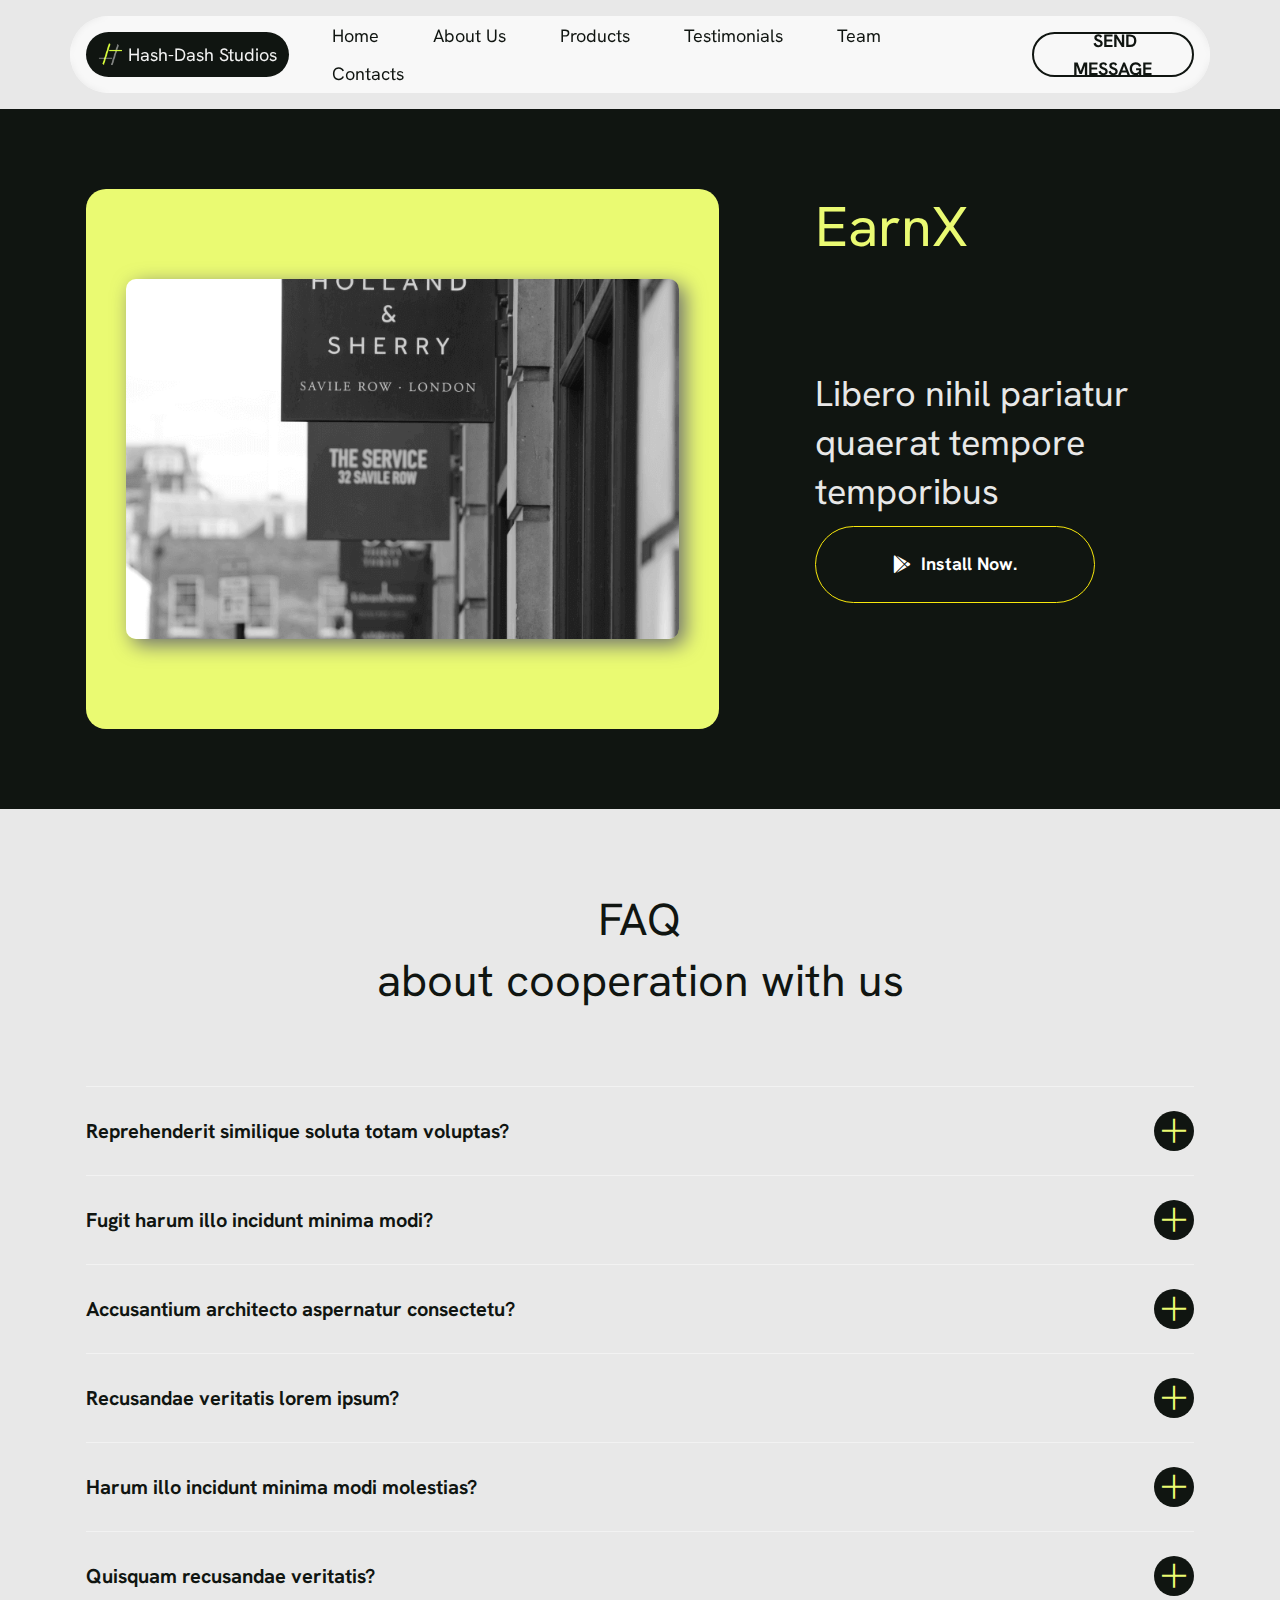
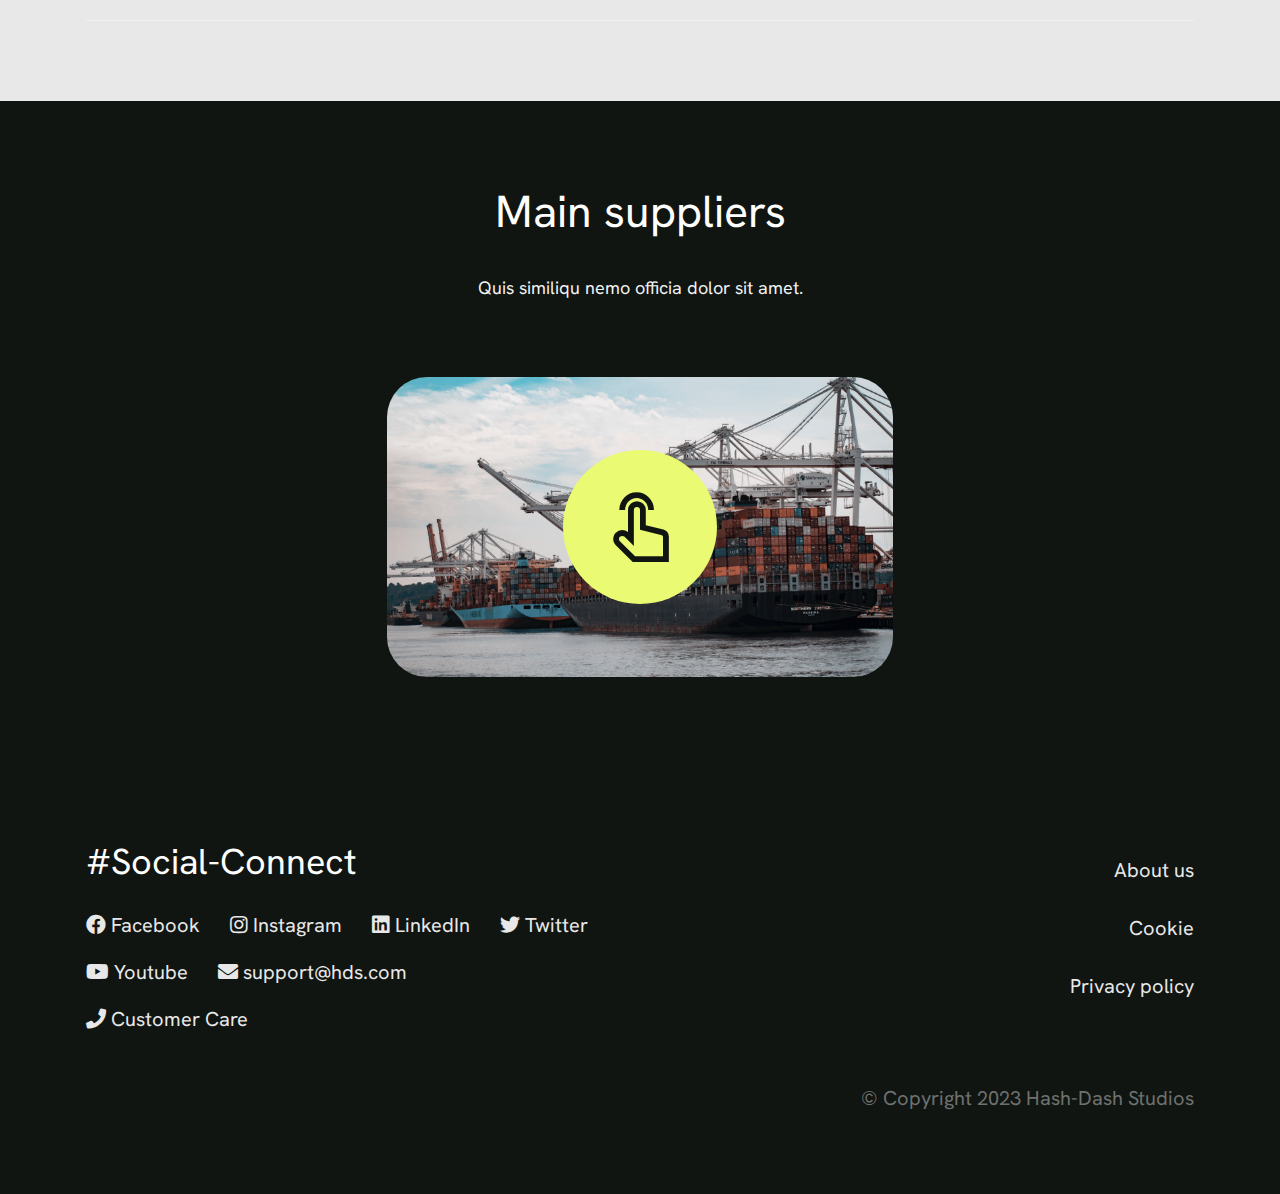
==== earnX.html @ c72d903c "miles to go before I sleep" ====
<!DOCTYPE html>
<html  >

<meta http-equiv="content-type" content="text/html;charset=UTF-8" />
<head>
  
  <meta charset="UTF-8">
  <meta http-equiv="X-UA-Compatible" content="IE=edge">
  
  <meta name="viewport" content="width=device-width, initial-scale=1, minimum-scale=1">
  <link rel="shortcut icon" href="assets/images/Hash-Dashlogo.png" type="image/x-icon">
  <meta name="description" content="">
  
  
  <title>Hash-Dash Studios</title>
  <link rel="stylesheet" href="assets/web/assets/mobirise-icons2/mobirise2.css">
  <link rel="stylesheet" href="assets/bootstrap/css/bootstrap.min.css">
  <link rel="stylesheet" href="assets/bootstrap/css/bootstrap-grid.min.css">
  <link rel="stylesheet" href="assets/bootstrap/css/bootstrap-reboot.min.css">
  <link rel="stylesheet" href="assets/dropdown/css/style.css">
  <link rel="stylesheet" href="assets/socicon/css/styles.css">
  <link rel="stylesheet" href="assets/theme/css/style.css">
  <link rel="stylesheet" href="assets/recaptcha.css">
  <link rel="stylesheet" href="https://cdnjs.cloudflare.com/ajax/libs/font-awesome/5.15.3/css/all.min.css">

  <link rel="preload" href="https://fonts.googleapis.com/css?family=Hanken+Grotesk:100,200,300,400,500,600,700,800,900,100i,200i,300i,400i,500i,600i,700i,800i,900i&amp;display=swap" as="style" onload="this.onload=null;this.rel='stylesheet'">
  <noscript><link rel="stylesheet" href="https://fonts.googleapis.com/css?family=Hanken+Grotesk:100,200,300,400,500,600,700,800,900,100i,200i,300i,400i,500i,600i,700i,800i,900i&amp;display=swap"></noscript>
  <link rel="preload" as="style" href="assets/mobirise/css/mbr-additional.css"><link rel="stylesheet" href="assets/mobirise/css/mbr-additional.css" type="text/css">
  
  
  
  
</head>
<body>
  
  <section data-bs-version="5.1" class="menu menu1 supplym5 cid-tpSXP85Pwt" once="menu" id="menu1-0">

    

    <nav class="navbar navbar-dropdown navbar-fixed-top navbar-expand-lg">
        <div class="menu_box container">
            <div class="navbar-brand d-flex d-lg-none">
                <span class="navbar-logo">
                    <a href="#header2-7">
                        <img src="assets/images/Hash-Dashlogo.png" alt="">
                    </a>
                </span>
                <span class="navbar-caption-wrap">
                    <a class="navbar-caption display-4" href="#header2-7">Hash-Dash Studios
                    </a>
                </span>
            </div>
            <button class="navbar-toggler" type="button" data-toggle="collapse" data-bs-toggle="collapse" data-target="#navbarSupportedContent" data-bs-target="#navbarSupportedContent" aria-controls="navbarNavAltMarkup" aria-expanded="false" aria-label="Toggle navigation">
                <div class="hamburger">
                    <span></span>
                    <span></span>
                    <span></span>
                    <span></span>
                </div>
            </button>
            <div class="collapse navbar-collapse" id="navbarSupportedContent">
                <div class="navbar-brand d-none d-lg-flex">
                <span class="navbar-logo">
                    <a href="#header2-7">
                        <img src="assets/images/Hash-Dashlogo.png" alt="">
                    </a>
                </span>
                    <span class="navbar-caption-wrap"><a class="navbar-caption display-4" href="#header2-7">Hash-Dash Studios</a></span>
                </div>
                <ul class="navbar-nav nav-dropdown" data-app-modern-menu="true"><li class="nav-item"><a class="nav-link link text-primary display-4" href="https://mobirise.com#/extensions/supplym5/index.html">Home</a></li>
                    <li class="nav-item"><a class="nav-link link text-primary display-4" href="#features2-2">About Us</a></li>
                    <li class="nav-item"><a class="nav-link link text-primary display-4" href="#content8-4">Products</a></li>
                    <li class="nav-item"><a class="nav-link link text-primary display-4" href="#content2-8">Testimonials</a></li>
                    <li class="nav-item"><a class="nav-link link text-primary display-4" href="#content5-a">Team</a></li>
                    <li class="nav-item"><a class="nav-link link text-primary display-4" href="#form1-c">Contacts</a></li>
                </ul>
                    
                

                <div class="mbr-section-btn-main" role="tablist"><a class="btn btn-primary-outline display-4" href="#form1-c">
                        <strong>&nbsp;SEND MESSAGE</strong>
                    </a></div>
                
            </div>
        </div>
    </nav>
</section>

<section data-bs-version="5.1" class="content8 supplym5 cid-tpSY2QXcEH" id="content8-4">

    

    
    

    <div class="container">
        <div class="row">
            
            <div class="col-12 col-lg-7">
                <div class="image-wrapper">
                    <img src="assets/images/image1.jpg" alt="">
                </div>
            </div>
            <div class="col-12 col-lg-5">
                <div class="text-wrapper">
                    <p class="mbr-number mbr-fonts-style display-1">
                        EarnX 
                    </p>
                    <p class="mbr-text mbr-fonts-style display-5">
                        Libero nihil pariatur quaerat tempore temporibus
                    </p>

                    <div class="mbr-section-btn">
                        <a class="btn btn-primary display-4" href="#">
                            <i class="fab fa-google-play"></i>
                            &nbsp;&nbsp;
                            <strong>Install Now.</strong>
                        </a>
                    </div>

                </div>
            </div>
        </div>
    </div>
</section>

 
<section data-bs-version="5.1" class="content9 supplym5 cid-tpSZ9YYa47" id="content9-b">

    

    
    

    <div class="container">
        <div class="row">
            <div class="col-12">
                <div class="title-wrapper">
                    <h2 class="mbr-section-title mbr-fonts-style display-2">
                        FAQ <br> about cooperation with us
                    </h2>
                </div>
            </div>
            <div class="col-12">
                <div id="bootstrap-accordion_9" class="panel-group accordionStyles accordion" role="tablist" aria-multiselectable="true">
                    <div class="card">
                        <div class="card-header" role="tab" id="headingOne">
                            <a role="button" class="panel-title collapsed" data-toggle="collapse" data-bs-toggle="collapse" data-core="" href="#collapse1_9" aria-expanded="false" aria-controls="collapse1">
                                <h6 class="panel-title-edit mbr-fonts-style display-7">
                                    <strong>Reprehenderit similique soluta totam voluptas?</strong>
                                </h6>
                                <span class="sign mbr-iconfont mobi-mbri-plus mobi-mbri"></span>
                            </a>
                        </div>
                        <div id="collapse1_9" class="panel-collapse noScroll collapse" role="tabpanel" aria-labelledby="headingOne" data-parent="#accordion" data-bs-parent="#bootstrap-accordion_9">
                            <div class="panel-body">
                                <p class="mbr-fonts-style panel-text display-4">Lorem ipsum dolor sit amet, consectetur adipisicing
                                    elit.
                                    Aperiam atque dolores fugit iure non numquam soluta tempore? Consequatur doloribus
                                    eveniet ex, iure iusto natus odio possimus quisquam, recusandae reprehenderit sint.
                                    Lorem ipsum dolor sit amet, consectetur adipisicing elit. Ad assumenda aut dicta
                                    iure
                                    nisi numquam obcaecati, praesentium saepe sit unde. Corporis debitis ea facere,
                                    impedit
                                    ipsa neque suscipit temporibus veritatis.</p>
                            </div>
                        </div>
                    </div>
                    <div class="card">
                        <div class="card-header" role="tab" id="headingTwo">
                            <a role="button" class="panel-title collapsed" data-toggle="collapse" data-bs-toggle="collapse" data-core="" href="#collapse2_9" aria-expanded="false" aria-controls="collapse2">
                                <h6 class="panel-title-edit mbr-fonts-style display-7">
                                    <strong>Fugit harum illo incidunt minima modi?</strong>
                                </h6>
                                <span class="sign mbr-iconfont mobi-mbri-plus mobi-mbri"></span>
                            </a>
                        </div>
                        <div id="collapse2_9" class="panel-collapse noScroll collapse" role="tabpanel" aria-labelledby="headingTwo" data-parent="#accordion" data-bs-parent="#bootstrap-accordion_9">
                            <div class="panel-body">
                                <p class="mbr-fonts-style panel-text display-4">
                                    Lorem ipsum dolor sit amet, consectetur adipisicing elit. Ab beatae commodi
                                    consectetur
                                    corporis cumque cupiditate eaque fugit, harum illo incidunt minima modi molestias,
                                    nihil
                                    non nulla pariatur quisquam recusandae veritatis.</p>
                            </div>
                        </div>
                    </div>
                    <div class="card">
                        <div class="card-header" role="tab" id="headingThree">
                            <a role="button" class="panel-title collapsed" data-toggle="collapse" data-bs-toggle="collapse" data-core="" href="#collapse3_9" aria-expanded="false" aria-controls="collapse3">
                                <h6 class="panel-title-edit mbr-fonts-style display-7">
                                    <strong>Accusantium architecto aspernatur consectetu?</strong>
                                </h6>
                                <span class="sign mbr-iconfont mobi-mbri-plus mobi-mbri"></span>
                            </a>
                        </div>
                        <div id="collapse3_9" class="panel-collapse noScroll collapse" role="tabpanel" aria-labelledby="headingThree" data-parent="#accordion" data-bs-parent="#bootstrap-accordion_9">
                            <div class="panel-body">
                                <p class="mbr-fonts-style panel-text display-4">
                                    Lorem ipsum dolor sit amet, consectetur adipisicing elit. Ab beatae commodi
                                    consectetur
                                    corporis cumque cupiditate eaque fugit, harum illo incidunt minima modi molestias,
                                    nihil
                                    non nulla pariatur quisquam recusandae veritatis. Lorem ipsum dolor sit amet,
                                    consectetur adipisicing elit. Ab, accusantium architecto aspernatur consectetur
                                    dicta
                                    eligendi, eveniet fugit hic id iure non provident quae quas temporibus voluptatem
                                    voluptatibus voluptatum! Veritatis, voluptatem.</p>
                            </div>
                        </div>
                    </div>
                    <div class="card">
                        <div class="card-header" role="tab" id="headingFour">
                            <a role="button" class="panel-title collapsed" data-toggle="collapse" data-bs-toggle="collapse" data-core="" href="#collapse4_9" aria-expanded="false" aria-controls="collapse4">
                                <h6 class="panel-title-edit mbr-fonts-style display-7">
                                    <strong>Recusandae veritatis lorem ipsum?</strong>
                                </h6>
                                <span class="sign mbr-iconfont mobi-mbri-plus mobi-mbri"></span>
                            </a>
                        </div>
                        <div id="collapse4_9" class="panel-collapse noScroll collapse" role="tabpanel" aria-labelledby="headingFour" data-parent="#accordion" data-bs-parent="#bootstrap-accordion_9">
                            <div class="panel-body">
                                <p class="mbr-fonts-style panel-text display-4">
                                    Fugit, harum illo incidunt minima modi molestias, nihil
                                    non nulla pariatur quisquam recusandae veritatis. Lorem ipsum dolor sit amet,
                                    consectetur adipisicing elit. Ab, accusantium architecto aspernatur consectetur
                                    dicta
                                    eligendi, eveniet fugit hic id iure non provident quae quas temporibus voluptatem
                                    voluptatibus voluptatum! Veritatis, voluptatem.</p>
                            </div>
                        </div>
                    </div>
                    <div class="card">
                        <div class="card-header" role="tab" id="headingFive">
                            <a role="button" class="panel-title collapsed" data-toggle="collapse" data-bs-toggle="collapse" data-core="" href="#collapse5_9" aria-expanded="false" aria-controls="collapse5">
                                <h6 class="panel-title-edit mbr-fonts-style display-7">
                                    <strong>Harum illo incidunt minima modi molestias?</strong>
                                </h6>
                                <span class="sign mbr-iconfont mobi-mbri-plus mobi-mbri"></span>
                            </a>
                        </div>
                        <div id="collapse5_9" class="panel-collapse noScroll collapse" role="tabpanel" aria-labelledby="headingFive" data-parent="#accordion" data-bs-parent="#bootstrap-accordion_9">
                            <div class="panel-body">
                                <p class="mbr-fonts-style panel-text display-4">
                                    Lorem ipsum dolor sit amet, consectetur adipisicing elit. Accusantium aut doloremque
                                    fugiat quia quos ratione sequi! Adipisci amet est eum, incidunt mollitia natus
                                    nostrum
                                    numquam obcaecati quaerat rem veniam veritatis. pariatur quisquam recusandae
                                    veritatis.
                                    Lorem ipsum dolor sit amet,
                                    consectetur adipisicing elit. Ab, accusantium architecto aspernatur consectetur
                                    dicta
                                    eligendi, eveniet fugit hic id iure non provident quae quas temporibus voluptatem
                                    voluptatibus voluptatum! Veritatis, voluptatem.</p>
                            </div>
                        </div>
                    </div>
                    <div class="card">
                        <div class="card-header" role="tab" id="headingSix">
                            <a role="button" class="panel-title collapsed" data-toggle="collapse" data-bs-toggle="collapse" data-core="" href="#collapse6_9" aria-expanded="false" aria-controls="collapse6">
                                <h6 class="panel-title-edit mbr-fonts-style display-7">
                                    <strong>Quisquam recusandae veritatis?</strong>
                                </h6>
                                <span class="sign mbr-iconfont mobi-mbri-plus mobi-mbri"></span>
                            </a>
                        </div>
                        <div id="collapse6_9" class="panel-collapse noScroll collapse" role="tabpanel" aria-labelledby="headingSix" data-parent="#accordion" data-bs-parent="#bootstrap-accordion_9">
                            <div class="panel-body">
                                <p class="mbr-fonts-style panel-text display-4">
                                    Quaerat rem veniam veritatis. pariatur quisquam recusandae veritatis.
                                    Lorem ipsum dolor sit amet,
                                    consectetur adipisicing elit. Ab, accusantium architecto aspernatur consectetur
                                    dicta
                                    eligendi, eveniet fugit hic id iure non provident quae quas temporibus voluptatem
                                    voluptatibus voluptatum! Veritatis, voluptatem.</p>
                            </div>
                        </div>
                    </div>
                    
                    
                </div>
            </div>
        </div>
    </div>
</section>

 



<section data-bs-version="5.1" class="content7 supplym5 cid-tpSZknW4Nj" id="content7-d">

    

    
    

    <div class="container">
        <div class="row">
            <div class="col-12 col-lg-6">
                <div class="title-wrapper">
                    <h2 class="mbr-section-title mbr-fonts-style display-2">
                        Main suppliers
                    </h2>
                    <p class="mbr-desc mbr-fonts-style display-4">
                        Quis similiqu nemo officia dolor sit amet.
                    </p>
                </div>
                <div class="image-wrapper">
                    <img src="assets/images/image9.jpg" alt="">
                    <div class="circle-wrapper">
                        <span class="mbr-iconfont mobi-mbri-touch mobi-mbri"></span>
                    </div>
                </div>
            </div>
        </div>
    </div>
</section>

<section data-bs-version="5.1" class="footer1 cid-tpSZ7qydfk" once="footers" id="footer1-9">

    

    
    
    <div class="container">
        <div class="row">
            <div class="col-12 col-lg-6 col-md-6">
                <h3 class="mbr-section-title mbr-fonts-style display-5">#Social-Connect</h3>
                <div class="soc-wrapper">
                    <p class="mbr-soc mbr-fonts-style display-7">
                        <i class="fab fa-facebook"></i>
                        Facebook
                    </p>
                    <p class="mbr-soc mbr-fonts-style display-7">
                        <i class="fab fa-instagram"></i>
                        Instagram
                    </p>
                    <p class="mbr-soc mbr-fonts-style display-7">
                        <i class="fab fa-linkedin"></i>
                        LinkedIn
                    </p>

                    <p class="mbr-soc mbr-fonts-style display-7">
                        <i class="fab fa-twitter"></i>
                        Twitter
                    </p>
                    <p class="mbr-soc mbr-fonts-style display-7">
                        <i class="fab fa-youtube"></i>
                        Youtube
                    </p>
                    <p class="mbr-soc mbr-fonts-style display-7">
                        <i class="fas fa-envelope"></i>
                        support@hds.com
                    </p>

                    <p class="mbr-soc mbr-fonts-style display-7">
                        <i class="fas fa-phone"></i>
                        Customer Care
                    </p>
                    
                </div>
            </div>
            <div class="col-12 col-lg-6 col-md-6">
                <ul class="list mbr-fonts-style display-7">
                    <li class="mbr-text item-wrap">About us</li>
                    <li class="mbr-text item-wrap">Cookie</li>
                    <li class="mbr-text item-wrap">Privacy policy</li>
                </ul>
            </div>
            <div class="col-12">
                <p class="mbr-fonts-style copyright display-7">
                    © Copyright 2023 Hash-Dash Studios
                </p>
            </div>
        </div>
    </div>
</section>
---- assets/web/assets/mobirise-icons2/mobirise2.css ----
@font-face {
  font-family: 'Moririse2';
  font-display: swap;
  src:  url('mobirise21e04.eot?f2bix4');
  src:  url('mobirise21e04.eot?f2bix4#iefix') format('embedded-opentype'),
    url('mobirise21e04.ttf?f2bix4') format('truetype'),
    url('mobirise21e04.woff?f2bix4') format('woff'),
    url('mobirise21e04.svg?f2bix4#mobirise2') format('svg');
  font-weight: normal;
  font-style: normal;
}

[class^="mobi-"], [class*=" mobi-"] {
  /* use !important to prevent issues with browser extensions that change fonts */
  font-family: 'Moririse2' !important;
  speak: none;
  font-style: normal;
  font-weight: normal;
  font-variant: normal;
  text-transform: none;
  line-height: 1;

  /* Better Font Rendering =========== */
  -webkit-font-smoothing: antialiased;
  -moz-osx-font-smoothing: grayscale;
}

.mobi-mbri-add-submenu:before {
  content: "\e900";
}
.mobi-mbri-alert:before {
  content: "\e901";
}
.mobi-mbri-align-center:before {
  content: "\e902";
}
.mobi-mbri-align-justify:before {
  content: "\e903";
}
.mobi-mbri-align-left:before {
  content: "\e904";
}
.mobi-mbri-align-right:before {
  content: "\e905";
}
.mobi-mbri-android:before {
  content: "\e906";
}
.mobi-mbri-apple:before {
  content: "\e907";
}
.mobi-mbri-arrow-down:before {
  content: "\e908";
}
.mobi-mbri-arrow-next:before {
  content: "\e909";
}
.mobi-mbri-arrow-prev:before {
  content: "\e90a";
}
.mobi-mbri-arrow-up:before {
  content: "\e90b";
}
.mobi-mbri-bold:before {
  content: "\e90c";
}
.mobi-mbri-bookmark:before {
  content: "\e90d";
}
.mobi-mbri-bootstrap:before {
  content: "\e90e";
}
.mobi-mbri-briefcase:before {
  content: "\e90f";
}
.mobi-mbri-browse:before {
  content: "\e910";
}
.mobi-mbri-bulleted-list:before {
  content: "\e911";
}
.mobi-mbri-calendar:before {
  content: "\e912";
}
.mobi-mbri-camera:before {
  content: "\e913";
}
.mobi-mbri-cart-add:before {
  content: "\e914";
}
.mobi-mbri-cart-full:before {
  content: "\e915";
}
.mobi-mbri-cash:before {
  content: "\e916";
}
.mobi-mbri-change-style:before {
  content: "\e917";
}
.mobi-mbri-chat:before {
  content: "\e918";
}
.mobi-mbri-clock:before {
  content: "\e919";
}
.mobi-mbri-close:before {
  content: "\e91a";
}
.mobi-mbri-cloud:before {
  content: "\e91b";
}
.mobi-mbri-code:before {
  content: "\e91c";
}
.mobi-mbri-contact-form:before {
  content: "\e91d";
}
.mobi-mbri-credit-card:before {
  content: "\e91e";
}
.mobi-mbri-cursor-click:before {
  content: "\e91f";
}
.mobi-mbri-cust-feedback:before {
  content: "\e920";
}
.mobi-mbri-database:before {
  content: "\e921";
}
.mobi-mbri-delivery:before {
  content: "\e922";
}
.mobi-mbri-desktop:before {
  content: "\e923";
}
.mobi-mbri-devices:before {
  content: "\e924";
}
.mobi-mbri-down:before {
  content: "\e925";
}
.mobi-mbri-download-2:before {
  content: "\e926";
}
.mobi-mbri-download:before {
  content: "\e927";
}
.mobi-mbri-drag-n-drop-2:before {
  content: "\e928";
}
.mobi-mbri-drag-n-drop:before {
  content: "\e929";
}
.mobi-mbri-edit-2:before {
  content: "\e92a";
}
.mobi-mbri-edit:before {
  content: "\e92b";
}
.mobi-mbri-error:before {
  content: "\e92c";
}
.mobi-mbri-extension:before {
  content: "\e92d";
}
.mobi-mbri-features:before {
  content: "\e92e";
}
.mobi-mbri-file:before {
  content: "\e92f";
}
.mobi-mbri-flag:before {
  content: "\e930";
}
.mobi-mbri-folder:before {
  content: "\e931";
}
.mobi-mbri-gift:before {
  content: "\e932";
}
.mobi-mbri-github:before {
  content: "\e933";
}
.mobi-mbri-globe-2:before {
  content: "\e934";
}
.mobi-mbri-globe:before {
  content: "\e935";
}
.mobi-mbri-growing-chart:before {
  content: "\e936";
}
.mobi-mbri-hearth:before {
  content: "\e937";
}
.mobi-mbri-help:before {
  content: "\e938";
}
.mobi-mbri-home:before {
  content: "\e939";
}
.mobi-mbri-hot-cup:before {
  content: "\e93a";
}
.mobi-mbri-idea:before {
  content: "\e93b";
}
.mobi-mbri-image-gallery:before {
  content: "\e93c";
}
.mobi-mbri-image-slider:before {
  content: "\e93d";
}
.mobi-mbri-info:before {
  content: "\e93e";
}
.mobi-mbri-italic:before {
  content: "\e93f";
}
.mobi-mbri-key:before {
  content: "\e940";
}
.mobi-mbri-laptop:before {
  content: "\e941";
}
.mobi-mbri-layers:before {
  content: "\e942";
}
.mobi-mbri-left-right:before {
  content: "\e943";
}
.mobi-mbri-left:before {
  content: "\e944";
}
.mobi-mbri-letter:before {
  content: "\e945";
}
.mobi-mbri-like:before {
  content: "\e946";
}
.mobi-mbri-link:before {
  content: "\e947";
}
.mobi-mbri-lock:before {
  content: "\e948";
}
.mobi-mbri-login:before {
  content: "\e949";
}
.mobi-mbri-logout:before {
  content: "\e94a";
}
.mobi-mbri-magic-stick:before {
  content: "\e94b";
}
.mobi-mbri-map-pin:before {
  content: "\e94c";
}
.mobi-mbri-menu:before {
  content: "\e94d";
}
.mobi-mbri-mobile-2:before {
  content: "\e94e";
}
.mobi-mbri-mobile-horizontal:before {
  content: "\e94f";
}
.mobi-mbri-mobile:before {
  content: "\e950";
}
.mobi-mbri-mobirise:before {
  content: "\e951";
}
.mobi-mbri-more-horizontal:before {
  content: "\e952";
}
.mobi-mbri-more-vertical:before {
  content: "\e953";
}
.mobi-mbri-music:before {
  content: "\e954";
}
.mobi-mbri-new-file:before {
  content: "\e955";
}
.mobi-mbri-numbered-list:before {
  content: "\e956";
}
.mobi-mbri-opened-folder:before {
  content: "\e957";
}
.mobi-mbri-pages:before {
  content: "\e958";
}
.mobi-mbri-paper-plane:before {
  content: "\e959";
}
.mobi-mbri-paperclip:before {
  content: "\e95a";
}
.mobi-mbri-phone:before {
  content: "\e95b";
}
.mobi-mbri-photo:before {
  content: "\e95c";
}
.mobi-mbri-photos:before {
  content: "\e95d";
}
.mobi-mbri-pin:before {
  content: "\e95e";
}
.mobi-mbri-play:before {
  content: "\e95f";
}
.mobi-mbri-plus:before {
  content: "\e960";
}
.mobi-mbri-preview:before {
  content: "\e961";
}
.mobi-mbri-print:before {
  content: "\e962";
}
.mobi-mbri-protect:before {
  content: "\e963";
}
.mobi-mbri-question:before {
  content: "\e964";
}
.mobi-mbri-quote-left:before {
  content: "\e965";
}
.mobi-mbri-quote-right:before {
  content: "\e966";
}
.mobi-mbri-redo:before {
  content: "\e967";
}
.mobi-mbri-refresh:before {
  content: "\e968";
}
.mobi-mbri-responsive-2:before {
  content: "\e969";
}
.mobi-mbri-responsive:before {
  content: "\e96a";
}
.mobi-mbri-right:before {
  content: "\e96b";
}
.mobi-mbri-rocket:before {
  content: "\e96c";
}
.mobi-mbri-sad-face:before {
  content: "\e96d";
}
.mobi-mbri-sale:before {
  content: "\e96e";
}
.mobi-mbri-save:before {
  content: "\e96f";
}
.mobi-mbri-search:before {
  content: "\e970";
}
.mobi-mbri-setting-2:before {
  content: "\e971";
}
.mobi-mbri-setting-3:before {
  content: "\e972";
}
.mobi-mbri-setting:before {
  content: "\e973";
}
.mobi-mbri-share:before {
  content: "\e974";
}
.mobi-mbri-shopping-bag:before {
  content: "\e975";
}
.mobi-mbri-shopping-basket:before {
  content: "\e976";
}
.mobi-mbri-shopping-cart:before {
  content: "\e977";
}
.mobi-mbri-sites:before {
  content: "\e978";
}
.mobi-mbri-smile-face:before {
  content: "\e979";
}
.mobi-mbri-speed:before {
  content: "\e97a";
}
.mobi-mbri-star:before {
  content: "\e97b";
}
.mobi-mbri-success:before {
  content: "\e97c";
}
.mobi-mbri-sun:before {
  content: "\e97d";
}
.mobi-mbri-sun2:before {
  content: "\e97e";
}
.mobi-mbri-tablet-vertical:before {
  content: "\e97f";
}
.mobi-mbri-tablet:before {
  content: "\e980";
}
.mobi-mbri-target:before {
  content: "\e981";
}
.mobi-mbri-timer:before {
  content: "\e982";
}
.mobi-mbri-to-ftp:before {
  content: "\e983";
}
.mobi-mbri-to-local-drive:before {
  content: "\e984";
}
.mobi-mbri-touch-swipe:before {
  content: "\e985";
}
.mobi-mbri-touch:before {
  content: "\e986";
}
.mobi-mbri-trash:before {
  content: "\e987";
}
.mobi-mbri-underline:before {
  content: "\e988";
}
.mobi-mbri-undo:before {
  content: "\e989";
}
.mobi-mbri-unlink:before {
  content: "\e98a";
}
.mobi-mbri-unlock:before {
  content: "\e98b";
}
.mobi-mbri-up-down:before {
  content: "\e98c";
}
.mobi-mbri-up:before {
  content: "\e98d";
}
.mobi-mbri-update:before {
  content: "\e98e";
}
.mobi-mbri-upload-2:before {
  content: "\e98f";
}
.mobi-mbri-upload:before {
  content: "\e990";
}
.mobi-mbri-user-2:before {
  content: "\e991";
}
.mobi-mbri-user:before {
  content: "\e992";
}
.mobi-mbri-users:before {
  content: "\e993";
}
.mobi-mbri-video-play:before {
  content: "\e994";
}
.mobi-mbri-video:before {
  content: "\e995";
}
.mobi-mbri-watch:before {
  content: "\e996";
}
.mobi-mbri-website-theme-2:before {
  content: "\e997";
}
.mobi-mbri-website-theme:before {
  content: "\e998";
}
.mobi-mbri-wifi:before {
  content: "\e999";
}
.mobi-mbri-windows:before {
  content: "\e99a";
}
.mobi-mbri-zoom-in:before {
  content: "\e99b";
}
.mobi-mbri-zoom-out:before {
  content: "\e99c";
}
---- assets/dropdown/css/style.css ----
.navbar-dropdown {
  left: 0;
  padding: 0;
  position: absolute;
  right: 0;
  top: 0;
  transition: all 0.45s ease;
  z-index: 1030;
  background: #282828; }
  .navbar-dropdown .navbar-logo {
    margin-right: 0.8rem;
    transition: margin 0.3s ease-in-out;
    vertical-align: middle; }
    .navbar-dropdown .navbar-logo img {
      height: 3.125rem;
      transition: all 0.3s ease-in-out; }
    .navbar-dropdown .navbar-logo.mbr-iconfont {
      font-size: 3.125rem;
      line-height: 3.125rem; }
  .navbar-dropdown .navbar-caption {
    font-weight: 700;
    white-space: normal;
    vertical-align: -4px;
    line-height: 3.125rem !important; }
    .navbar-dropdown .navbar-caption, .navbar-dropdown .navbar-caption:hover {
      color: inherit;
      text-decoration: none; }
  .navbar-dropdown .mbr-iconfont + .navbar-caption {
    vertical-align: -1px; }
  .navbar-dropdown.navbar-fixed-top {
    position: fixed; }
  .navbar-dropdown .navbar-brand span {
    vertical-align: -4px; }
  .navbar-dropdown.bg-color.transparent {
    background: none; }
  .navbar-dropdown.navbar-short .navbar-brand {
    padding: 0.625rem 0; }
    .navbar-dropdown.navbar-short .navbar-brand span {
      vertical-align: -1px; }
  .navbar-dropdown.navbar-short .navbar-caption {
    line-height: 2.375rem !important;
    vertical-align: -2px; }
  .navbar-dropdown.navbar-short .navbar-logo {
    margin-right: 0.5rem; }
    .navbar-dropdown.navbar-short .navbar-logo img {
      height: 2.375rem; }
    .navbar-dropdown.navbar-short .navbar-logo.mbr-iconfont {
      font-size: 2.375rem;
      line-height: 2.375rem; }
  .navbar-dropdown.navbar-short .mbr-table-cell {
    height: 3.625rem; }
  .navbar-dropdown .navbar-close {
    left: 0.6875rem;
    position: fixed;
    top: 0.75rem;
    z-index: 1000; }
  .navbar-dropdown .hamburger-icon {
    content: "";
    display: inline-block;
    vertical-align: middle;
    width: 16px;
    -webkit-box-shadow: 0 -6px 0 1px #282828,0 0 0 1px #282828,0 6px 0 1px #282828;
    -moz-box-shadow: 0 -6px 0 1px #282828,0 0 0 1px #282828,0 6px 0 1px #282828;
    box-shadow: 0 -6px 0 1px #282828,0 0 0 1px #282828,0 6px 0 1px #282828; }

.dropdown-menu .dropdown-toggle[data-toggle="dropdown-submenu"]::after {
  border-bottom: 0.35em solid transparent;
  border-left: 0.35em solid;
  border-right: 0;
  border-top: 0.35em solid transparent;
  margin-left: 0.3rem; }

.dropdown-menu .dropdown-item:focus {
  outline: 0; }

.nav-dropdown {
  font-size: 0.75rem;
  font-weight: 500;
  height: auto !important; }
  .nav-dropdown .nav-btn {
    padding-left: 1rem; }
  .nav-dropdown .link {
    margin: .667em 1.667em;
    font-weight: 500;
    padding: 0;
    transition: color .2s ease-in-out; }
    .nav-dropdown .link.dropdown-toggle {
      margin-right: 2.583em; }
      .nav-dropdown .link.dropdown-toggle::after {
        margin-left: .25rem;
        border-top: 0.35em solid;
        border-right: 0.35em solid transparent;
        border-left: 0.35em solid transparent;
        border-bottom: 0; }
      .nav-dropdown .link.dropdown-toggle[aria-expanded="true"] {
        margin: 0;
        padding: 0.667em 3.263em  0.667em 1.667em; }
  .nav-dropdown .link::after,
  .nav-dropdown .dropdown-item::after {
    color: inherit; }
  .nav-dropdown .btn {
    font-size: 0.75rem;
    font-weight: 700;
    letter-spacing: 0;
    margin-bottom: 0;
    padding-left: 1.25rem;
    padding-right: 1.25rem; }
  .nav-dropdown .dropdown-menu {
    border-radius: 0;
    border: 0;
    left: 0;
    margin: 0;
    padding-bottom: 1.25rem;
    padding-top: 1.25rem;
    position: relative; }
  .nav-dropdown .dropdown-submenu {
    margin-left: 0.125rem;
    top: 0; }
  .nav-dropdown .dropdown-item {
    font-weight: 500;
    line-height: 2;
    padding: 0.3846em 4.615em 0.3846em 1.5385em;
    position: relative;
    transition: color .2s ease-in-out, background-color .2s ease-in-out; }
    .nav-dropdown .dropdown-item::after {
      margin-top: -0.3077em;
      position: absolute;
      right: 1.1538em;
      top: 50%; }
    .nav-dropdown .dropdown-item:focus, .nav-dropdown .dropdown-item:hover {
      background: none; }

@media (max-width: 767px) {
  .nav-dropdown.navbar-toggleable-sm {
    bottom: 0;
    display: none;
    left: 0;
    overflow-x: hidden;
    position: fixed;
    top: 0;
    transform: translateX(-100%);
    -ms-transform: translateX(-100%);
    -webkit-transform: translateX(-100%);
    width: 18.75rem;
    z-index: 999; } }
.nav-dropdown.navbar-toggleable-xl {
  bottom: 0;
  display: none;
  left: 0;
  overflow-x: hidden;
  position: fixed;
  top: 0;
  transform: translateX(-100%);
  -ms-transform: translateX(-100%);
  -webkit-transform: translateX(-100%);
  width: 18.75rem;
  z-index: 999; }

.nav-dropdown-sm {
  display: block !important;
  overflow-x: hidden;
  overflow: auto;
  padding-top: 3.875rem; }
  .nav-dropdown-sm::after {
    content: "";
    display: block;
    height: 3rem;
    width: 100%; }
  .nav-dropdown-sm.collapse.in ~ .navbar-close {
    display: block !important; }
  .nav-dropdown-sm.collapsing, .nav-dropdown-sm.collapse.in {
    transform: translateX(0);
    -ms-transform: translateX(0);
    -webkit-transform: translateX(0);
    transition: all 0.25s ease-out;
    -webkit-transition: all 0.25s ease-out;
    background: #282828; }
  .nav-dropdown-sm.collapsing[aria-expanded="false"] {
    transform: translateX(-100%);
    -ms-transform: translateX(-100%);
    -webkit-transform: translateX(-100%); }
  .nav-dropdown-sm .nav-item {
    display: block;
    margin-left: 0 !important;
    padding-left: 0; }
  .nav-dropdown-sm .link,
  .nav-dropdown-sm .dropdown-item {
    border-top: 1px dotted rgba(255, 255, 255, 0.1);
    font-size: 0.8125rem;
    line-height: 1.6;
    margin: 0 !important;
    padding: 0.875rem 2.4rem 0.875rem 1.5625rem !important;
    position: relative;
    white-space: normal; }
    .nav-dropdown-sm .link:focus, .nav-dropdown-sm .link:hover,
    .nav-dropdown-sm .dropdown-item:focus,
    .nav-dropdown-sm .dropdown-item:hover {
      background: rgba(0, 0, 0, 0.2) !important;
      color: #c0a375; }
  .nav-dropdown-sm .nav-btn {
    position: relative;
    padding: 1.5625rem 1.5625rem 0 1.5625rem; }
    .nav-dropdown-sm .nav-btn::before {
      border-top: 1px dotted rgba(255, 255, 255, 0.1);
      content: "";
      left: 0;
      position: absolute;
      top: 0;
      width: 100%; }
    .nav-dropdown-sm .nav-btn + .nav-btn {
      padding-top: 0.625rem; }
      .nav-dropdown-sm .nav-btn + .nav-btn::before {
        display: none; }
  .nav-dropdown-sm .btn {
    padding: 0.625rem 0; }
  .nav-dropdown-sm .dropdown-toggle[data-toggle="dropdown-submenu"]::after {
    margin-left: .25rem;
    border-top: 0.35em solid;
    border-right: 0.35em solid transparent;
    border-left: 0.35em solid transparent;
    border-bottom: 0; }
  .nav-dropdown-sm .dropdown-toggle[data-toggle="dropdown-submenu"][aria-expanded="true"]::after {
    border-top: 0;
    border-right: 0.35em solid transparent;
    border-left: 0.35em solid transparent;
    border-bottom: 0.35em solid; }
  .nav-dropdown-sm .dropdown-menu {
    margin: 0;
    padding: 0;
    position: relative;
    top: 0;
    left: 0;
    width: 100%;
    border: 0;
    float: none;
    border-radius: 0;
    background: none; }
  .nav-dropdown-sm .dropdown-submenu {
    left: 100%;
    margin-left: 0.125rem;
    margin-top: -1.25rem;
    top: 0; }

.navbar-toggleable-sm .nav-dropdown .dropdown-menu {
  position: absolute; }

.navbar-toggleable-sm .nav-dropdown .dropdown-submenu {
  left: 100%;
  margin-left: 0.125rem;
  margin-top: -1.25rem;
  top: 0; }

.navbar-toggleable-sm.opened .nav-dropdown .dropdown-menu {
  position: relative; }

.navbar-toggleable-sm.opened .nav-dropdown .dropdown-submenu {
  left: 0;
  margin-left: 00rem;
  margin-top: 0rem;
  top: 0; }

.is-builder .nav-dropdown.collapsing {
  transition: none !important; }
---- assets/socicon/css/styles.css ----
@charset "UTF-8";

@font-face {
  font-family: 'Socicon';
  src:  url('../fonts/socicon.eot');
  src:  url('../fonts/socicond41d.eot?#iefix') format('embedded-opentype'),
    url('../fonts/socicon.woff2') format('woff2'),
    url('../fonts/socicon.ttf') format('truetype'),
    url('../fonts/socicon.woff') format('woff'),
    url('../fonts/socicon.svg#socicon') format('svg');
  font-weight: normal;
  font-style: normal;
  font-display: swap;
}

[data-icon]:before {
  font-family: "socicon" !important;
  content: attr(data-icon);
  font-style: normal !important;
  font-weight: normal !important;
  font-variant: normal !important;
  text-transform: none !important;
  speak: none;
  line-height: 1;
  -webkit-font-smoothing: antialiased;
  -moz-osx-font-smoothing: grayscale;
}

[class^="socicon-"], [class*=" socicon-"] {
  /* use !important to prevent issues with browser extensions that change fonts */
  font-family: 'Socicon' !important;
  speak: none;
  font-style: normal;
  font-weight: normal;
  font-variant: normal;
  text-transform: none;
  line-height: 1;

  /* Better Font Rendering =========== */
  -webkit-font-smoothing: antialiased;
  -moz-osx-font-smoothing: grayscale;
}

.socicon-eitaa:before {
  content: "\e97c";
}
.socicon-soroush:before {
  content: "\e97d";
}
.socicon-bale:before {
  content: "\e97e";
}
.socicon-zazzle:before {
  content: "\e97b";
}
.socicon-society6:before {
  content: "\e97a";
}
.socicon-redbubble:before {
  content: "\e979";
}
.socicon-avvo:before {
  content: "\e978";
}
.socicon-stitcher:before {
  content: "\e977";
}
.socicon-googlehangouts:before {
  content: "\e974";
}
.socicon-dlive:before {
  content: "\e975";
}
.socicon-vsco:before {
  content: "\e976";
}
.socicon-flipboard:before {
  content: "\e973";
}
.socicon-ubuntu:before {
  content: "\e958";
}
.socicon-artstation:before {
  content: "\e959";
}
.socicon-invision:before {
  content: "\e95a";
}
.socicon-torial:before {
  content: "\e95b";
}
.socicon-collectorz:before {
  content: "\e95c";
}
.socicon-seenthis:before {
  content: "\e95d";
}
.socicon-googleplaymusic:before {
  content: "\e95e";
}
.socicon-debian:before {
  content: "\e95f";
}
.socicon-filmfreeway:before {
  content: "\e960";
}
.socicon-gnome:before {
  content: "\e961";
}
.socicon-itchio:before {
  content: "\e962";
}
.socicon-jamendo:before {
  content: "\e963";
}
.socicon-mix:before {
  content: "\e964";
}
.socicon-sharepoint:before {
  content: "\e965";
}
.socicon-tinder:before {
  content: "\e966";
}
.socicon-windguru:before {
  content: "\e967";
}
.socicon-cdbaby:before {
  content: "\e968";
}
.socicon-elementaryos:before {
  content: "\e969";
}
.socicon-stage32:before {
  content: "\e96a";
}
.socicon-tiktok:before {
  content: "\e96b";
}
.socicon-gitter:before {
  content: "\e96c";
}
.socicon-letterboxd:before {
  content: "\e96d";
}
.socicon-threema:before {
  content: "\e96e";
}
.socicon-splice:before {
  content: "\e96f";
}
.socicon-metapop:before {
  content: "\e970";
}
.socicon-naver:before {
  content: "\e971";
}
.socicon-remote:before {
  content: "\e972";
}
.socicon-internet:before {
  content: "\e957";
}
.socicon-moddb:before {
  content: "\e94b";
}
.socicon-indiedb:before {
  content: "\e94c";
}
.socicon-traxsource:before {
  content: "\e94d";
}
.socicon-gamefor:before {
  content: "\e94e";
}
.socicon-pixiv:before {
  content: "\e94f";
}
.socicon-myanimelist:before {
  content: "\e950";
}
.socicon-blackberry:before {
  content: "\e951";
}
.socicon-wickr:before {
  content: "\e952";
}
.socicon-spip:before {
  content: "\e953";
}
.socicon-napster:before {
  content: "\e954";
}
.socicon-beatport:before {
  content: "\e955";
}
.socicon-hackerone:before {
  content: "\e956";
}
.socicon-hackernews:before {
  content: "\e946";
}
.socicon-smashwords:before {
  content: "\e947";
}
.socicon-kobo:before {
  content: "\e948";
}
.socicon-bookbub:before {
  content: "\e949";
}
.socicon-mailru:before {
  content: "\e94a";
}
.socicon-gitlab:before {
  content: "\e945";
}
.socicon-instructables:before {
  content: "\e944";
}
.socicon-portfolio:before {
  content: "\e943";
}
.socicon-codered:before {
  content: "\e940";
}
.socicon-origin:before {
  content: "\e941";
}
.socicon-nextdoor:before {
  content: "\e942";
}
.socicon-udemy:before {
  content: "\e93f";
}
.socicon-livemaster:before {
  content: "\e93e";
}
.socicon-crunchbase:before {
  content: "\e93b";
}
.socicon-homefy:before {
  content: "\e93c";
}
.socicon-calendly:before {
  content: "\e93d";
}
.socicon-realtor:before {
  content: "\e90f";
}
.socicon-tidal:before {
  content: "\e910";
}
.socicon-qobuz:before {
  content: "\e911";
}
.socicon-natgeo:before {
  content: "\e912";
}
.socicon-mastodon:before {
  content: "\e913";
}
.socicon-unsplash:before {
  content: "\e914";
}
.socicon-homeadvisor:before {
  content: "\e915";
}
.socicon-angieslist:before {
  content: "\e916";
}
.socicon-codepen:before {
  content: "\e917";
}
.socicon-slack:before {
  content: "\e918";
}
.socicon-openaigym:before {
  content: "\e919";
}
.socicon-logmein:before {
  content: "\e91a";
}
.socicon-fiverr:before {
  content: "\e91b";
}
.socicon-gotomeeting:before {
  content: "\e91c";
}
.socicon-aliexpress:before {
  content: "\e91d";
}
.socicon-guru:before {
  content: "\e91e";
}
.socicon-appstore:before {
  content: "\e91f";
}
.socicon-homes:before {
  content: "\e920";
}
.socicon-zoom:before {
  content: "\e921";
}
.socicon-alibaba:before {
  content: "\e922";
}
.socicon-craigslist:before {
  content: "\e923";
}
.socicon-wix:before {
  content: "\e924";
}
.socicon-redfin:before {
  content: "\e925";
}
.socicon-googlecalendar:before {
  content: "\e926";
}
.socicon-shopify:before {
  content: "\e927";
}
.socicon-freelancer:before {
  content: "\e928";
}
.socicon-seedrs:before {
  content: "\e929";
}
.socicon-bing:before {
  content: "\e92a";
}
.socicon-doodle:before {
  content: "\e92b";
}
.socicon-bonanza:before {
  content: "\e92c";
}
.socicon-squarespace:before {
  content: "\e92d";
}
.socicon-toptal:before {
  content: "\e92e";
}
.socicon-gust:before {
  content: "\e92f";
}
.socicon-ask:before {
  content: "\e930";
}
.socicon-trulia:before {
  content: "\e931";
}
.socicon-loomly:before {
  content: "\e932";
}
.socicon-ghost:before {
  content: "\e933";
}
.socicon-upwork:before {
  content: "\e934";
}
.socicon-fundable:before {
  content: "\e935";
}
.socicon-booking:before {
  content: "\e936";
}
.socicon-googlemaps:before {
  content: "\e937";
}
.socicon-zillow:before {
  content: "\e938";
}
.socicon-niconico:before {
  content: "\e939";
}
.socicon-toneden:before {
  content: "\e93a";
}
.socicon-augment:before {
  content: "\e908";
}
.socicon-bitbucket:before {
  content: "\e909";
}
.socicon-fyuse:before {
  content: "\e90a";
}
.socicon-yt-gaming:before {
  content: "\e90b";
}
.socicon-sketchfab:before {
  content: "\e90c";
}
.socicon-mobcrush:before {
  content: "\e90d";
}
.socicon-microsoft:before {
  content: "\e90e";
}
.socicon-pandora:before {
  content: "\e907";
}
.socicon-messenger:before {
  content: "\e906";
}
.socicon-gamewisp:before {
  content: "\e905";
}
.socicon-bloglovin:before {
  content: "\e904";
}
.socicon-tunein:before {
  content: "\e903";
}
.socicon-gamejolt:before {
  content: "\e901";
}
.socicon-trello:before {
  content: "\e902";
}
.socicon-spreadshirt:before {
  content: "\e900";
}
.socicon-500px:before {
  content: "\e000";
}
.socicon-8tracks:before {
  content: "\e001";
}
.socicon-airbnb:before {
  content: "\e002";
}
.socicon-alliance:before {
  content: "\e003";
}
.socicon-amazon:before {
  content: "\e004";
}
.socicon-amplement:before {
  content: "\e005";
}
.socicon-android:before {
  content: "\e006";
}
.socicon-angellist:before {
  content: "\e007";
}
.socicon-apple:before {
  content: "\e008";
}
.socicon-appnet:before {
  content: "\e009";
}
.socicon-baidu:before {
  content: "\e00a";
}
.socicon-bandcamp:before {
  content: "\e00b";
}
.socicon-battlenet:before {
  content: "\e00c";
}
.socicon-mixer:before {
  content: "\e00d";
}
.socicon-bebee:before {
  content: "\e00e";
}
.socicon-bebo:before {
  content: "\e00f";
}
.socicon-behance:before {
  content: "\e010";
}
.socicon-blizzard:before {
  content: "\e011";
}
.socicon-blogger:before {
  content: "\e012";
}
.socicon-buffer:before {
  content: "\e013";
}
.socicon-chrome:before {
  content: "\e014";
}
.socicon-coderwall:before {
  content: "\e015";
}
.socicon-curse:before {
  content: "\e016";
}
.socicon-dailymotion:before {
  content: "\e017";
}
.socicon-deezer:before {
  content: "\e018";
}
.socicon-delicious:before {
  content: "\e019";
}
.socicon-deviantart:before {
  content: "\e01a";
}
.socicon-diablo:before {
  content: "\e01b";
}
.socicon-digg:before {
  content: "\e01c";
}
.socicon-discord:before {
  content: "\e01d";
}
.socicon-disqus:before {
  content: "\e01e";
}
.socicon-douban:before {
  content: "\e01f";
}
.socicon-draugiem:before {
  content: "\e020";
}
.socicon-dribbble:before {
  content: "\e021";
}
.socicon-drupal:before {
  content: "\e022";
}
.socicon-ebay:before {
  content: "\e023";
}
.socicon-ello:before {
  content: "\e024";
}
.socicon-endomodo:before {
  content: "\e025";
}
.socicon-envato:before {
  content: "\e026";
}
.socicon-etsy:before {
  content: "\e027";
}
.socicon-facebook:before {
  content: "\e028";
}
.socicon-feedburner:before {
  content: "\e029";
}
.socicon-filmweb:before {
  content: "\e02a";
}
.socicon-firefox:before {
  content: "\e02b";
}
.socicon-flattr:before {
  content: "\e02c";
}
.socicon-flickr:before {
  content: "\e02d";
}
.socicon-formulr:before {
  content: "\e02e";
}
.socicon-forrst:before {
  content: "\e02f";
}
.socicon-foursquare:before {
  content: "\e030";
}
.socicon-friendfeed:before {
  content: "\e031";
}
.socicon-github:before {
  content: "\e032";
}
.socicon-goodreads:before {
  content: "\e033";
}
.socicon-google:before {
  content: "\e034";
}
.socicon-googlescholar:before {
  content: "\e035";
}
.socicon-googlegroups:before {
  content: "\e036";
}
.socicon-googlephotos:before {
  content: "\e037";
}
.socicon-googleplus:before {
  content: "\e038";
}
.socicon-grooveshark:before {
  content: "\e039";
}
.socicon-hackerrank:before {
  content: "\e03a";
}
.socicon-hearthstone:before {
  content: "\e03b";
}
.socicon-hellocoton:before {
  content: "\e03c";
}
.socicon-heroes:before {
  content: "\e03d";
}
.socicon-smashcast:before {
  content: "\e03e";
}
.socicon-horde:before {
  content: "\e03f";
}
.socicon-houzz:before {
  content: "\e040";
}
.socicon-icq:before {
  content: "\e041";
}
.socicon-identica:before {
  content: "\e042";
}
.socicon-imdb:before {
  content: "\e043";
}
.socicon-instagram:before {
  content: "\e044";
}
.socicon-issuu:before {
  content: "\e045";
}
.socicon-istock:before {
  content: "\e046";
}
.socicon-itunes:before {
  content: "\e047";
}
.socicon-keybase:before {
  content: "\e048";
}
.socicon-lanyrd:before {
  content: "\e049";
}
.socicon-lastfm:before {
  content: "\e04a";
}
.socicon-line:before {
  content: "\e04b";
}
.socicon-linkedin:before {
  content: "\e04c";
}
.socicon-livejournal:before {
  content: "\e04d";
}
.socicon-lyft:before {
  content: "\e04e";
}
.socicon-macos:before {
  content: "\e04f";
}
.socicon-mail:before {
  content: "\e050";
}
.socicon-medium:before {
  content: "\e051";
}
.socicon-meetup:before {
  content: "\e052";
}
.socicon-mixcloud:before {
  content: "\e053";
}
.socicon-modelmayhem:before {
  content: "\e054";
}
.socicon-mumble:before {
  content: "\e055";
}
.socicon-myspace:before {
  content: "\e056";
}
.socicon-newsvine:before {
  content: "\e057";
}
.socicon-nintendo:before {
  content: "\e058";
}
.socicon-npm:before {
  content: "\e059";
}
.socicon-odnoklassniki:before {
  content: "\e05a";
}
.socicon-openid:before {
  content: "\e05b";
}
.socicon-opera:before {
  content: "\e05c";
}
.socicon-outlook:before {
  content: "\e05d";
}
.socicon-overwatch:before {
  content: "\e05e";
}
.socicon-patreon:before {
  content: "\e05f";
}
.socicon-paypal:before {
  content: "\e060";
}
.socicon-periscope:before {
  content: "\e061";
}
.socicon-persona:before {
  content: "\e062";
}
.socicon-pinterest:before {
  content: "\e063";
}
.socicon-play:before {
  content: "\e064";
}
.socicon-player:before {
  content: "\e065";
}
.socicon-playstation:before {
  content: "\e066";
}
.socicon-pocket:before {
  content: "\e067";
}
.socicon-qq:before {
  content: "\e068";
}
.socicon-quora:before {
  content: "\e069";
}
.socicon-raidcall:before {
  content: "\e06a";
}
.socicon-ravelry:before {
  content: "\e06b";
}
.socicon-reddit:before {
  content: "\e06c";
}
.socicon-renren:before {
  content: "\e06d";
}
.socicon-researchgate:before {
  content: "\e06e";
}
.socicon-residentadvisor:before {
  content: "\e06f";
}
.socicon-reverbnation:before {
  content: "\e070";
}
.socicon-rss:before {
  content: "\e071";
}
.socicon-sharethis:before {
  content: "\e072";
}
.socicon-skype:before {
  content: "\e073";
}
.socicon-slideshare:before {
  content: "\e074";
}
.socicon-smugmug:before {
  content: "\e075";
}
.socicon-snapchat:before {
  content: "\e076";
}
.socicon-songkick:before {
  content: "\e077";
}
.socicon-soundcloud:before {
  content: "\e078";
}
.socicon-spotify:before {
  content: "\e079";
}
.socicon-stackexchange:before {
  content: "\e07a";
}
.socicon-stackoverflow:before {
  content: "\e07b";
}
.socicon-starcraft:before {
  content: "\e07c";
}
.socicon-stayfriends:before {
  content: "\e07d";
}
.socicon-steam:before {
  content: "\e07e";
}
.socicon-storehouse:before {
  content: "\e07f";
}
.socicon-strava:before {
  content: "\e080";
}
.socicon-streamjar:before {
  content: "\e081";
}
.socicon-stumbleupon:before {
  content: "\e082";
}
.socicon-swarm:before {
  content: "\e083";
}
.socicon-teamspeak:before {
  content: "\e084";
}
.socicon-teamviewer:before {
  content: "\e085";
}
.socicon-technorati:before {
  content: "\e086";
}
.socicon-telegram:before {
  content: "\e087";
}
.socicon-tripadvisor:before {
  content: "\e088";
}
.socicon-tripit:before {
  content: "\e089";
}
.socicon-triplej:before {
  content: "\e08a";
}
.socicon-tumblr:before {
  content: "\e08b";
}
.socicon-twitch:before {
  content: "\e08c";
}
.socicon-twitter:before {
  content: "\e08d";
}
.socicon-uber:before {
  content: "\e08e";
}
.socicon-ventrilo:before {
  content: "\e08f";
}
.socicon-viadeo:before {
  content: "\e090";
}
.socicon-viber:before {
  content: "\e091";
}
.socicon-viewbug:before {
  content: "\e092";
}
.socicon-vimeo:before {
  content: "\e093";
}
.socicon-vine:before {
  content: "\e094";
}
.socicon-vkontakte:before {
  content: "\e095";
}
.socicon-warcraft:before {
  content: "\e096";
}
.socicon-wechat:before {
  content: "\e097";
}
.socicon-weibo:before {
  content: "\e098";
}
.socicon-whatsapp:before {
  content: "\e099";
}
.socicon-wikipedia:before {
  content: "\e09a";
}
.socicon-windows:before {
  content: "\e09b";
}
.socicon-wordpress:before {
  content: "\e09c";
}
.socicon-wykop:before {
  content: "\e09d";
}
.socicon-xbox:before {
  content: "\e09e";
}
.socicon-xing:before {
  content: "\e09f";
}
.socicon-yahoo:before {
  content: "\e0a0";
}
.socicon-yammer:before {
  content: "\e0a1";
}
.socicon-yandex:before {
  content: "\e0a2";
}
.socicon-yelp:before {
  content: "\e0a3";
}
.socicon-younow:before {
  content: "\e0a4";
}
.socicon-youtube:before {
  content: "\e0a5";
}
.socicon-zapier:before {
  content: "\e0a6";
}
.socicon-zerply:before {
  content: "\e0a7";
}
.socicon-zomato:before {
  content: "\e0a8";
}
.socicon-zynga:before {
  content: "\e0a9";
}
---- assets/theme/css/style.css ----
@charset "UTF-8";
section {
  background-color: #ffffff;
}

body {
  font-style: normal;
  line-height: 1.5;
  font-weight: 400;
  color: #232323;
  position: relative;
}

button {
  background-color: transparent;
  border-color: transparent;
}

section,
.container,
.container-fluid {
  position: relative;
  word-wrap: break-word;
}

a.mbr-iconfont:hover {
  text-decoration: none;
}

.article .lead p,
.article .lead ul,
.article .lead ol,
.article .lead pre,
.article .lead blockquote {
  margin-bottom: 0;
}

a {
  font-style: normal;
  font-weight: 400;
  cursor: pointer;
}
a, a:hover {
  text-decoration: none;
}

.mbr-section-title {
  font-style: normal;
  line-height: 1.3;
}

.mbr-section-subtitle {
  line-height: 1.3;
}

.mbr-text {
  font-style: normal;
  line-height: 1.7;
}

h1,
h2,
h3,
h4,
h5,
h6,
.display-1,
.display-2,
.display-4,
.display-5,
.display-7,
span,
p,
a {
  line-height: 1;
  word-break: break-word;
  word-wrap: break-word;
  font-weight: 400;
}

b,
strong {
  font-weight: bold;
}

input:-webkit-autofill, input:-webkit-autofill:hover, input:-webkit-autofill:focus, input:-webkit-autofill:active {
  transition-delay: 9999s;
  -webkit-transition-property: background-color, color;
  transition-property: background-color, color;
}

textarea[type=hidden] {
  display: none;
}

section {
  background-position: 50% 50%;
  background-repeat: no-repeat;
  background-size: cover;
}
section .mbr-background-video,
section .mbr-background-video-preview {
  position: absolute;
  bottom: 0;
  left: 0;
  right: 0;
  top: 0;
}

.hidden {
  visibility: hidden;
}

.mbr-z-index20 {
  z-index: 20;
}

/*! Base colors */
.mbr-white {
  color: #ffffff;
}

.mbr-black {
  color: #111111;
}

.mbr-bg-white {
  background-color: #ffffff;
}

.mbr-bg-black {
  background-color: #000000;
}

/*! Text-aligns */
.align-left {
  text-align: left;
}

.align-center {
  text-align: center;
}

.align-right {
  text-align: right;
}

/*! Font-weight  */
.mbr-light {
  font-weight: 300;
}

.mbr-regular {
  font-weight: 400;
}

.mbr-semibold {
  font-weight: 500;
}

.mbr-bold {
  font-weight: 700;
}

/*! Media  */
.media-content {
  flex-basis: 100%;
}

.media-container-row {
  display: flex;
  flex-direction: row;
  flex-wrap: wrap;
  justify-content: center;
  align-content: center;
  align-items: start;
}
.media-container-row .media-size-item {
  width: 400px;
}

.media-container-column {
  display: flex;
  flex-direction: column;
  flex-wrap: wrap;
  justify-content: center;
  align-content: center;
  align-items: stretch;
}
.media-container-column > * {
  width: 100%;
}

@media (min-width: 992px) {
  .media-container-row {
    flex-wrap: nowrap;
  }
}
figure {
  margin-bottom: 0;
  overflow: hidden;
}

figure[mbr-media-size] {
  transition: width 0.1s;
}

img,
iframe {
  display: block;
  width: 100%;
}

.card {
  background-color: transparent;
  border: none;
}

.card-box {
  width: 100%;
}

.card-img {
  text-align: center;
  flex-shrink: 0;
  -webkit-flex-shrink: 0;
}

.media {
  max-width: 100%;
  margin: 0 auto;
}

.mbr-figure {
  align-self: center;
}

.media-container > div {
  max-width: 100%;
}

.mbr-figure img,
.card-img img {
  width: 100%;
}

@media (max-width: 991px) {
  .media-size-item {
    width: auto !important;
  }

  .media {
    width: auto;
  }

  .mbr-figure {
    width: 100% !important;
  }
}
/*! Buttons */
.mbr-section-btn {
  margin-left: -0.6rem;
  margin-right: -0.6rem;
  font-size: 0;
}

.btn {
  font-weight: 600;
  border-width: 1px;
  font-style: normal;
  margin: 0.6rem 0.6rem;
  white-space: normal;
  transition: all 0.2s ease-in-out;
  display: inline-flex;
  align-items: center;
  justify-content: center;
  word-break: break-word;
}

.btn-sm {
  font-weight: 600;
  letter-spacing: 0px;
  transition: all 0.3s ease-in-out;
}

.btn-md {
  font-weight: 600;
  letter-spacing: 0px;
  transition: all 0.3s ease-in-out;
}

.btn-lg {
  font-weight: 600;
  letter-spacing: 0px;
  transition: all 0.3s ease-in-out;
}

.btn-form {
  margin: 0;
}
.btn-form:hover {
  cursor: pointer;
}

nav .mbr-section-btn {
  margin-left: 0rem;
  margin-right: 0rem;
}

/*! Btn icon margin */
.btn .mbr-iconfont,
.btn.btn-sm .mbr-iconfont {
  order: 1;
  cursor: pointer;
  margin-left: 0.5rem;
  vertical-align: sub;
}

.btn.btn-md .mbr-iconfont,
.btn.btn-md .mbr-iconfont {
  margin-left: 0.8rem;
}

.mbr-regular {
  font-weight: 400;
}

.mbr-semibold {
  font-weight: 500;
}

.mbr-bold {
  font-weight: 700;
}

[type=submit] {
  -webkit-appearance: none;
}

/*! Full-screen */
.mbr-fullscreen .mbr-overlay {
  min-height: 100vh;
}

.mbr-fullscreen {
  display: flex;
  display: -moz-flex;
  display: -ms-flex;
  display: -o-flex;
  align-items: center;
  min-height: 100vh;
  padding-top: 3rem;
  padding-bottom: 3rem;
}

/*! Map */
.map {
  height: 25rem;
  position: relative;
}
.map iframe {
  width: 100%;
  height: 100%;
}

/*! Scroll to top arrow */
.mbr-arrow-up {
  bottom: 25px;
  right: 90px;
  position: fixed;
  text-align: right;
  z-index: 5000;
  color: #ffffff;
  font-size: 22px;
}

.mbr-arrow-up a {
  background: rgba(0, 0, 0, 0.2);
  border-radius: 50%;
  color: #fff;
  display: inline-block;
  height: 60px;
  width: 60px;
  border: 2px solid #fff;
  outline-style: none !important;
  position: relative;
  text-decoration: none;
  transition: all 0.3s ease-in-out;
  cursor: pointer;
  text-align: center;
}
.mbr-arrow-up a:hover {
  background-color: rgba(0, 0, 0, 0.4);
}
.mbr-arrow-up a i {
  line-height: 60px;
}

.mbr-arrow-up-icon {
  display: block;
  color: #fff;
}

.mbr-arrow-up-icon::before {
  content: "›";
  display: inline-block;
  font-family: serif;
  font-size: 22px;
  line-height: 1;
  font-style: normal;
  position: relative;
  top: 6px;
  left: -4px;
  transform: rotate(-90deg);
}

/*! Arrow Down */
.mbr-arrow {
  position: absolute;
  bottom: 45px;
  left: 50%;
  width: 60px;
  height: 60px;
  cursor: pointer;
  background-color: rgba(80, 80, 80, 0.5);
  border-radius: 50%;
  transform: translateX(-50%);
}
@media (max-width: 767px) {
  .mbr-arrow {
    display: none;
  }
}
.mbr-arrow > a {
  display: inline-block;
  text-decoration: none;
  outline-style: none;
  -webkit-animation: arrowdown 1.7s ease-in-out infinite;
          animation: arrowdown 1.7s ease-in-out infinite;
  color: #ffffff;
}
.mbr-arrow > a > i {
  position: absolute;
  top: -2px;
  left: 15px;
  font-size: 2rem;
}

#scrollToTop a i::before {
  content: "";
  position: absolute;
  display: block;
  border-bottom: 2.5px solid #fff;
  border-left: 2.5px solid #fff;
  width: 27.8%;
  height: 27.8%;
  left: 50%;
  top: 51%;
  transform: translateY(-30%) translateX(-50%) rotate(135deg);
}

@keyframes arrowdown {
  0% {
    transform: translateY(0px);
  }
  50% {
    transform: translateY(-5px);
  }
  100% {
    transform: translateY(0px);
  }
}
@-webkit-keyframes arrowdown {
  0% {
    transform: translateY(0px);
  }
  50% {
    transform: translateY(-5px);
  }
  100% {
    transform: translateY(0px);
  }
}
@media (max-width: 500px) {
  .mbr-arrow-up {
    left: 0;
    right: 0;
    text-align: center;
  }
}
/*Gradients animation*/
@keyframes gradient-animation {
  from {
    background-position: 0% 100%;
    -webkit-animation-timing-function: ease-in-out;
            animation-timing-function: ease-in-out;
  }
  to {
    background-position: 100% 0%;
    -webkit-animation-timing-function: ease-in-out;
            animation-timing-function: ease-in-out;
  }
}
@-webkit-keyframes gradient-animation {
  from {
    background-position: 0% 100%;
    -webkit-animation-timing-function: ease-in-out;
            animation-timing-function: ease-in-out;
  }
  to {
    background-position: 100% 0%;
    -webkit-animation-timing-function: ease-in-out;
            animation-timing-function: ease-in-out;
  }
}
.bg-gradient {
  background-size: 200% 200%;
  animation: gradient-animation 5s infinite alternate;
  -webkit-animation: gradient-animation 5s infinite alternate;
}

.menu .navbar-brand {
  display: -webkit-flex;
}
.menu .navbar-brand span {
  display: flex;
  display: -webkit-flex;
}
.menu .navbar-brand .navbar-caption-wrap {
  display: -webkit-flex;
}
.menu .navbar-brand .navbar-logo img {
  display: -webkit-flex;
  width: auto;
}
@media (min-width: 768px) and (max-width: 991px) {
  .menu .navbar-toggleable-sm .navbar-nav {
    display: -ms-flexbox;
  }
}
@media (max-width: 991px) {
  .menu .navbar-collapse {
    max-height: 93.5vh;
  }
  .menu .navbar-collapse.show {
    overflow: auto;
  }
}
@media (min-width: 992px) {
  .menu .navbar-nav.nav-dropdown {
    display: -webkit-flex;
  }
  .menu .navbar-toggleable-sm .navbar-collapse {
    display: -webkit-flex !important;
  }
  .menu .collapsed .navbar-collapse {
    max-height: 93.5vh;
  }
  .menu .collapsed .navbar-collapse.show {
    overflow: auto;
  }
}
@media (max-width: 767px) {
  .menu .navbar-collapse {
    max-height: 80vh;
  }
}

.nav-link .mbr-iconfont {
  margin-right: 0.5rem;
}

.navbar {
  display: -webkit-flex;
  -webkit-flex-wrap: wrap;
  -webkit-align-items: center;
  -webkit-justify-content: space-between;
}

.navbar-collapse {
  -webkit-flex-basis: 100%;
  -webkit-flex-grow: 1;
  -webkit-align-items: center;
}

.nav-dropdown .link {
  padding: 0.667em 1.667em !important;
  margin: 0 !important;
}

.nav {
  display: -webkit-flex;
  -webkit-flex-wrap: wrap;
}

.row {
  display: -webkit-flex;
  -webkit-flex-wrap: wrap;
}

.justify-content-center {
  -webkit-justify-content: center;
}

.form-inline {
  display: -webkit-flex;
}

.card-wrapper {
  -webkit-flex: 1;
}

.carousel-control {
  z-index: 10;
  display: -webkit-flex;
}

.carousel-controls {
  display: -webkit-flex;
}

.media {
  display: -webkit-flex;
}

.form-group:focus {
  outline: none;
}

.jq-selectbox__select {
  padding: 7px 0;
  position: relative;
}

.jq-selectbox__dropdown {
  overflow: hidden;
  border-radius: 10px;
  position: absolute;
  top: 100%;
  left: 0 !important;
  width: 100% !important;
}

.jq-selectbox__trigger-arrow {
  right: 0;
  transform: translateY(-50%);
}

.jq-selectbox li {
  padding: 1.07em 0.5em;
}

input[type=range] {
  padding-left: 0 !important;
  padding-right: 0 !important;
}

.modal-dialog,
.modal-content {
  height: 100%;
}

.modal-dialog .carousel-inner {
  height: calc(100vh - 1.75rem);
}
@media (max-width: 575px) {
  .modal-dialog .carousel-inner {
    height: calc(100vh - 1rem);
  }
}

.carousel-item {
  text-align: center;
}

.carousel-item img {
  margin: auto;
}

.navbar-toggler {
  align-self: flex-start;
  padding: 0.25rem 0.75rem;
  font-size: 1.25rem;
  line-height: 1;
  background: transparent;
  border: 1px solid transparent;
  border-radius: 0.25rem;
}

.navbar-toggler:focus,
.navbar-toggler:hover {
  text-decoration: none;
  box-shadow: none;
}

.navbar-toggler-icon {
  display: inline-block;
  width: 1.5em;
  height: 1.5em;
  vertical-align: middle;
  content: "";
  background: no-repeat center center;
  background-size: 100% 100%;
}

.navbar-toggler-left {
  position: absolute;
  left: 1rem;
}

.navbar-toggler-right {
  position: absolute;
  right: 1rem;
}

.card-img {
  width: auto;
}

.menu .navbar.collapsed:not(.beta-menu) {
  flex-direction: column;
}

.carousel-item.active,
.carousel-item-next,
.carousel-item-prev {
  display: flex;
}

.note-air-layout .dropup .dropdown-menu,
.note-air-layout .navbar-fixed-bottom .dropdown .dropdown-menu {
  bottom: initial !important;
}

html,
body {
  height: auto;
  min-height: 100vh;
}

.dropup .dropdown-toggle::after {
  display: none;
}

.form-asterisk {
  font-family: initial;
  position: absolute;
  top: -2px;
  font-weight: normal;
}

.form-control-label {
  position: relative;
  cursor: pointer;
  margin-bottom: 0.357em;
  padding: 0;
}

.alert {
  color: #ffffff;
  border-radius: 0;
  border: 0;
  font-size: 1.1rem;
  line-height: 1.5;
  margin-bottom: 1.875rem;
  padding: 1.25rem;
  position: relative;
  text-align: center;
}
.alert.alert-form::after {
  background-color: inherit;
  bottom: -7px;
  content: "";
  display: block;
  height: 14px;
  left: 50%;
  margin-left: -7px;
  position: absolute;
  transform: rotate(45deg);
  width: 14px;
}

.form-control {
  background-color: #ffffff;
  background-clip: border-box;
  color: #232323;
  line-height: 1rem !important;
  height: auto;
  padding: 0.6rem 1.2rem;
  transition: border-color 0.25s ease 0s;
  border: 1px solid transparent !important;
  border-radius: 4px;
  box-shadow: rgba(0, 0, 0, 0.07) 0px 1px 1px 0px, rgba(0, 0, 0, 0.07) 0px 1px 3px 0px, rgba(0, 0, 0, 0.03) 0px 0px 0px 1px;
}
.form-active .form-control:invalid {
  border-color: red;
}

form .row {
  margin-left: -0.6rem;
  margin-right: -0.6rem;
}
form .row [class*=col] {
  padding-left: 0.6rem;
  padding-right: 0.6rem;
}

form .mbr-section-btn {
  margin: 0;
  padding-left: 0.6rem;
  padding-right: 0.6rem;
}

form .btn {
  display: flex;
  padding: 0.6rem 1.2rem;
  margin: 0;
}

form .form-check-input {
  margin-top: 0.5;
}

textarea.form-control {
  line-height: 1.5rem !important;
}

.form-group {
  margin-bottom: 1.2rem;
}

.form-control,
form .btn {
  min-height: 48px;
}

.gdpr-block label span.textGDPR input[name=gdpr] {
  top: 7px;
}

.form-control:focus {
  box-shadow: none;
}

:focus {
  outline: none;
}

.mbr-overlay {
  background-color: #000;
  bottom: 0;
  left: 0;
  opacity: 0.5;
  position: absolute;
  right: 0;
  top: 0;
  z-index: 0;
  pointer-events: none;
}

blockquote {
  font-style: italic;
  padding: 3rem;
  font-size: 1.09rem;
  position: relative;
  border-left: 3px solid;
}

ul,
ol,
pre,
blockquote {
  margin-bottom: 2.3125rem;
}

.mt-4 {
  margin-top: 2rem !important;
}

.mb-4 {
  margin-bottom: 2rem !important;
}

@media (min-width: 992px) {
  .container {
    padding-left: 16px;
    padding-right: 16px;
  }

  .row {
    margin-left: -16px;
    margin-right: -16px;
  }
  .row > [class*=col] {
    padding-left: 16px;
    padding-right: 16px;
  }
}
@media (min-width: 768px) {
  .container-fluid {
    padding-left: 32px;
    padding-right: 32px;
  }
}
@media (min-width: 768px) and (max-width: 991px) {
  .mbr-container {
    padding-left: 32px;
    padding-right: 32px;
  }
}
@media (max-width: 767px) {
  .mbr-container {
    padding-left: 16px;
    padding-right: 16px;
  }
}
.card-wrapper,
.item-wrapper {
  overflow: hidden;
}

.app-video-wrapper > img {
  opacity: 1;
}

.item {
  position: relative;
}

.dropdown-menu .dropdown-menu {
  left: 100%;
}

.dropdown-item + .dropdown-menu {
  display: none;
}

.dropdown-item:hover + .dropdown-menu,
.dropdown-menu:hover {
  display: block;
}

@media (min-aspect-ratio: 16/9) {
  .mbr-video-foreground {
    height: 300% !important;
    top: -100% !important;
  }
}
@media (max-aspect-ratio: 16/9) {
  .mbr-video-foreground {
    width: 300% !important;
    left: -100% !important;
  }
}
---- assets/recaptcha.css ----
.grecaptcha-badge{
	visibility: collapse !important;  
}
---- assets/mobirise/css/mbr-additional.css ----
body {
  font-family: Hanken Grotesk;
}
.display-1 {
  font-family: 'Hanken Grotesk', sans-serif;
  font-size: 3.5rem;
  line-height: 76px;
}
.display-1 > .mbr-iconfont {
  font-size: 4.375rem;
}
.display-2 {
  font-family: 'Hanken Grotesk', sans-serif;
  font-size: 2.8rem;
  line-height: 61px;
}
.display-2 > .mbr-iconfont {
  font-size: 3.5rem;
}
.display-4 {
  font-family: 'Hanken Grotesk', sans-serif;
  font-size: 1.125rem;
  line-height: 1.55;
}
.display-4 > .mbr-iconfont {
  font-size: 1.40625rem;
}
.display-5 {
  font-family: 'Hanken Grotesk', sans-serif;
  font-size: 2.25rem;
  line-height: 49px;
}
.display-5 > .mbr-iconfont {
  font-size: 2.8125rem;
}
.display-7 {
  font-family: 'Hanken Grotesk', sans-serif;
  font-size: 1.25rem;
  line-height: 1.55;
}
.display-7 > .mbr-iconfont {
  font-size: 1.5625rem;
}
/* ---- Fluid typography for mobile devices ---- */
/* 1.4 - font scale ratio ( bootstrap == 1.42857 ) */
/* 100vw - current viewport width */
/* (48 - 20)  48 == 48rem == 768px, 20 == 20rem == 320px(minimal supported viewport) */
/* 0.65 - min scale variable, may vary */
@media (max-width: 992px) {
  .display-1 {
    font-size: 2.8rem;
  }
}
@media (max-width: 768px) {
  .display-1 {
    font-size: 2.45rem;
    font-size: calc( 1.875rem + (3.5 - 1.875) * ((100vw - 20rem) / (48 - 20)));
    line-height: calc( 1.1 * (1.875rem + (3.5 - 1.875) * ((100vw - 20rem) / (48 - 20))));
  }
  .display-2 {
    font-size: 2.24rem;
    font-size: calc( 1.63rem + (2.8 - 1.63) * ((100vw - 20rem) / (48 - 20)));
    line-height: calc( 1.3 * (1.63rem + (2.8 - 1.63) * ((100vw - 20rem) / (48 - 20))));
  }
  .display-4 {
    font-size: 0.9rem;
    font-size: calc( 1.04375rem + (1.125 - 1.04375) * ((100vw - 20rem) / (48 - 20)));
    line-height: calc( 1.4 * (1.04375rem + (1.125 - 1.04375) * ((100vw - 20rem) / (48 - 20))));
  }
  .display-5 {
    font-size: 1.8rem;
    font-size: calc( 1.4375rem + (2.25 - 1.4375) * ((100vw - 20rem) / (48 - 20)));
    line-height: calc( 1.4 * (1.4375rem + (2.25 - 1.4375) * ((100vw - 20rem) / (48 - 20))));
  }
  .display-7 {
    font-size: 1rem;
    font-size: calc( 1.0875rem + (1.25 - 1.0875) * ((100vw - 20rem) / (48 - 20)));
    line-height: calc( 1.4 * (1.0875rem + (1.25 - 1.0875) * ((100vw - 20rem) / (48 - 20))));
  }
}
/* Buttons */
.btn {
  padding: 0.6rem 1.2rem;
  border-radius: 100px;
}
.btn-sm {
  padding: 0.6rem 1.2rem;
  border-radius: 100px;
}
.btn-md {
  padding: 0.6rem 1.2rem;
  border-radius: 100px;
}
.btn-lg {
  padding: 1rem 2.6rem;
  border-radius: 100px;
}
.bg-primary {
  background-color: #101511 !important;
}
.bg-success {
  background-color: #6e716f !important;
}
.bg-info {
  background-color: #ffffff !important;
}
.bg-warning {
  background-color: #7463be !important;
}
.bg-danger {
  background-color: #ffc374 !important;
}
.btn-primary,
.btn-primary:active {
  background-color: #101511 !important;
  border-color: #f8e80c !important;
  color: #ffffff !important;
  box-shadow: 0 2px 2px 0 rgba(0, 0, 0, 0.2);
}
.btn-primary:hover,
.btn-primary:focus,
.btn-primary.focus,
.btn-primary.active {
  color: #ffffff !important;
  background-color: #000000 !important;
  border-color: #000000 !important;
  box-shadow: 0 2px 5px 0 rgba(0, 0, 0, 0.2);
}
.btn-primary.disabled,
.btn-primary:disabled {
  color: #ffffff !important;
  background-color: #000000 !important;
  border-color: #000000 !important;
}
.btn-secondary,
.btn-secondary:active {
  background-color: #eafa72 !important;
  border-color: #eafa72 !important;
  color: #5d6904 !important;
  box-shadow: 0 2px 2px 0 rgba(0, 0, 0, 0.2);
}
.btn-secondary:hover,
.btn-secondary:focus,
.btn-secondary.focus,
.btn-secondary.active {
  color: #131601 !important;
  background-color: #def71e !important;
  border-color: #def71e !important;
  box-shadow: 0 2px 5px 0 rgba(0, 0, 0, 0.2);
}
.btn-secondary.disabled,
.btn-secondary:disabled {
  color: #5d6904 !important;
  background-color: #def71e !important;
  border-color: #def71e !important;
}
.btn-info,
.btn-info:active {
  background-color: #ffffff !important;
  border-color: #ffffff !important;
  color: #808080 !important;
  box-shadow: 0 2px 2px 0 rgba(0, 0, 0, 0.2);
}
.btn-info:hover,
.btn-info:focus,
.btn-info.focus,
.btn-info.active {
  color: #545454 !important;
  background-color: #d4d4d4 !important;
  border-color: #d4d4d4 !important;
  box-shadow: 0 2px 5px 0 rgba(0, 0, 0, 0.2);
}
.btn-info.disabled,
.btn-info:disabled {
  color: #808080 !important;
  background-color: #d4d4d4 !important;
  border-color: #d4d4d4 !important;
}
.btn-success,
.btn-success:active {
  background-color: #6e716f !important;
  border-color: #6e716f !important;
  color: #ffffff !important;
  box-shadow: 0 2px 2px 0 rgba(0, 0, 0, 0.2);
}
.btn-success:hover,
.btn-success:focus,
.btn-success.focus,
.btn-success.active {
  color: #ffffff !important;
  background-color: #434544 !important;
  border-color: #434544 !important;
  box-shadow: 0 2px 5px 0 rgba(0, 0, 0, 0.2);
}
.btn-success.disabled,
.btn-success:disabled {
  color: #ffffff !important;
  background-color: #434544 !important;
  border-color: #434544 !important;
}
.btn-warning,
.btn-warning:active {
  background-color: #7463be !important;
  border-color: #7463be !important;
  color: #ffffff !important;
  box-shadow: 0 2px 2px 0 rgba(0, 0, 0, 0.2);
}
.btn-warning:hover,
.btn-warning:focus,
.btn-warning.focus,
.btn-warning.active {
  color: #ffffff !important;
  background-color: #4b3c8f !important;
  border-color: #4b3c8f !important;
  box-shadow: 0 2px 5px 0 rgba(0, 0, 0, 0.2);
}
.btn-warning.disabled,
.btn-warning:disabled {
  color: #ffffff !important;
  background-color: #4b3c8f !important;
  border-color: #4b3c8f !important;
}
.btn-danger,
.btn-danger:active {
  background-color: #ffc374 !important;
  border-color: #ffc374 !important;
  color: #744200 !important;
  box-shadow: 0 2px 2px 0 rgba(0, 0, 0, 0.2);
}
.btn-danger:hover,
.btn-danger:focus,
.btn-danger.focus,
.btn-danger.active {
  color: #ffffff !important;
  background-color: #ff9e1d !important;
  border-color: #ff9e1d !important;
  box-shadow: 0 2px 5px 0 rgba(0, 0, 0, 0.2);
}
.btn-danger.disabled,
.btn-danger:disabled {
  color: #744200 !important;
  background-color: #ff9e1d !important;
  border-color: #ff9e1d !important;
}
.btn-white,
.btn-white:active {
  background-color: #fafafa !important;
  border-color: #fafafa !important;
  color: #7a7a7a !important;
  box-shadow: 0 2px 2px 0 rgba(0, 0, 0, 0.2);
}
.btn-white:hover,
.btn-white:focus,
.btn-white.focus,
.btn-white.active {
  color: #4f4f4f !important;
  background-color: #cfcfcf !important;
  border-color: #cfcfcf !important;
  box-shadow: 0 2px 5px 0 rgba(0, 0, 0, 0.2);
}
.btn-white.disabled,
.btn-white:disabled {
  color: #7a7a7a !important;
  background-color: #cfcfcf !important;
  border-color: #cfcfcf !important;
}
.btn-black,
.btn-black:active {
  background-color: #232323 !important;
  border-color: #232323 !important;
  color: #ffffff !important;
  box-shadow: 0 2px 2px 0 rgba(0, 0, 0, 0.2);
}
.btn-black:hover,
.btn-black:focus,
.btn-black.focus,
.btn-black.active {
  color: #ffffff !important;
  background-color: #000000 !important;
  border-color: #000000 !important;
  box-shadow: 0 2px 5px 0 rgba(0, 0, 0, 0.2);
}
.btn-black.disabled,
.btn-black:disabled {
  color: #ffffff !important;
  background-color: #000000 !important;
  border-color: #000000 !important;
}
.btn-primary-outline,
.btn-primary-outline:active {
  background-color: transparent !important;
  border-color: transparent;
  color: #101511;
}
.btn-primary-outline:hover,
.btn-primary-outline:focus,
.btn-primary-outline.focus,
.btn-primary-outline.active {
  color: #000000 !important;
  background-color: transparent!important;
  border-color: transparent!important;
  box-shadow: none!important;
}
.btn-primary-outline.disabled,
.btn-primary-outline:disabled {
  color: #ffffff !important;
  background-color: #101511 !important;
  border-color: #101511 !important;
}
.btn-secondary-outline,
.btn-secondary-outline:active {
  background-color: transparent !important;
  border-color: transparent;
  color: #eafa72;
}
.btn-secondary-outline:hover,
.btn-secondary-outline:focus,
.btn-secondary-outline.focus,
.btn-secondary-outline.active {
  color: #def71e !important;
  background-color: transparent!important;
  border-color: transparent!important;
  box-shadow: none!important;
}
.btn-secondary-outline.disabled,
.btn-secondary-outline:disabled {
  color: #5d6904 !important;
  background-color: #eafa72 !important;
  border-color: #eafa72 !important;
}
.btn-info-outline,
.btn-info-outline:active {
  background-color: transparent !important;
  border-color: transparent;
  color: #ffffff;
}
.btn-info-outline:hover,
.btn-info-outline:focus,
.btn-info-outline.focus,
.btn-info-outline.active {
  color: #d4d4d4 !important;
  background-color: transparent!important;
  border-color: transparent!important;
  box-shadow: none!important;
}
.btn-info-outline.disabled,
.btn-info-outline:disabled {
  color: #808080 !important;
  background-color: #ffffff !important;
  border-color: #ffffff !important;
}
.btn-success-outline,
.btn-success-outline:active {
  background-color: transparent !important;
  border-color: transparent;
  color: #6e716f;
}
.btn-success-outline:hover,
.btn-success-outline:focus,
.btn-success-outline.focus,
.btn-success-outline.active {
  color: #434544 !important;
  background-color: transparent!important;
  border-color: transparent!important;
  box-shadow: none!important;
}
.btn-success-outline.disabled,
.btn-success-outline:disabled {
  color: #ffffff !important;
  background-color: #6e716f !important;
  border-color: #6e716f !important;
}
.btn-warning-outline,
.btn-warning-outline:active {
  background-color: transparent !important;
  border-color: transparent;
  color: #7463be;
}
.btn-warning-outline:hover,
.btn-warning-outline:focus,
.btn-warning-outline.focus,
.btn-warning-outline.active {
  color: #4b3c8f !important;
  background-color: transparent!important;
  border-color: transparent!important;
  box-shadow: none!important;
}
.btn-warning-outline.disabled,
.btn-warning-outline:disabled {
  color: #ffffff !important;
  background-color: #7463be !important;
  border-color: #7463be !important;
}
.btn-danger-outline,
.btn-danger-outline:active {
  background-color: transparent !important;
  border-color: transparent;
  color: #ffc374;
}
.btn-danger-outline:hover,
.btn-danger-outline:focus,
.btn-danger-outline.focus,
.btn-danger-outline.active {
  color: #ff9e1d !important;
  background-color: transparent!important;
  border-color: transparent!important;
  box-shadow: none!important;
}
.btn-danger-outline.disabled,
.btn-danger-outline:disabled {
  color: #744200 !important;
  background-color: #ffc374 !important;
  border-color: #ffc374 !important;
}
.btn-black-outline,
.btn-black-outline:active {
  background-color: transparent !important;
  border-color: transparent;
  color: #232323;
}
.btn-black-outline:hover,
.btn-black-outline:focus,
.btn-black-outline.focus,
.btn-black-outline.active {
  color: #000000 !important;
  background-color: transparent!important;
  border-color: transparent!important;
  box-shadow: none!important;
}
.btn-black-outline.disabled,
.btn-black-outline:disabled {
  color: #ffffff !important;
  background-color: #232323 !important;
  border-color: #232323 !important;
}
.btn-white-outline,
.btn-white-outline:active {
  background-color: transparent !important;
  border-color: transparent;
  color: #fafafa;
}
.btn-white-outline:hover,
.btn-white-outline:focus,
.btn-white-outline.focus,
.btn-white-outline.active {
  color: #cfcfcf !important;
  background-color: transparent!important;
  border-color: transparent!important;
  box-shadow: none!important;
}
.btn-white-outline.disabled,
.btn-white-outline:disabled {
  color: #7a7a7a !important;
  background-color: #fafafa !important;
  border-color: #fafafa !important;
}
.text-primary {
  color: #101511 !important;
}
.text-secondary {
  color: #eafa72 !important;
}
.text-success {
  color: #6e716f !important;
}
.text-info {
  color: #ffffff !important;
}
.text-warning {
  color: #7463be !important;
}
.text-danger {
  color: #ffc374 !important;
}
.text-white {
  color: #fafafa !important;
}
.text-black {
  color: #232323 !important;
}
a.text-primary:hover,
a.text-primary:focus,
a.text-primary.active {
  color: #000000 !important;
}
a.text-secondary:hover,
a.text-secondary:focus,
a.text-secondary.active {
  color: #dbf70f !important;
}
a.text-success:hover,
a.text-success:focus,
a.text-success.active {
  color: #3c3d3c !important;
}
a.text-info:hover,
a.text-info:focus,
a.text-info.active {
  color: #cccccc !important;
}
a.text-warning:hover,
a.text-warning:focus,
a.text-warning.active {
  color: #453784 !important;
}
a.text-danger:hover,
a.text-danger:focus,
a.text-danger.active {
  color: #ff970e !important;
}
a.text-white:hover,
a.text-white:focus,
a.text-white.active {
  color: #c7c7c7 !important;
}
a.text-black:hover,
a.text-black:focus,
a.text-black.active {
  color: #000000 !important;
}
a[class*="text-"]:not(.nav-link):not(.dropdown-item):not([role]):not(.navbar-caption) {
  position: relative;
  background-image: transparent;
  background-size: 10000px 2px;
  background-repeat: no-repeat;
  background-position: 0px 1.2em;
  background-position: -10000px 1.2em;
}
a[class*="text-"]:not(.nav-link):not(.dropdown-item):not([role]):not(.navbar-caption):hover {
  transition: background-position 2s ease-in-out;
  background-image: linear-gradient(currentColor 50%, currentColor 50%);
  background-position: 0px 1.2em;
}
.nav-tabs .nav-link.active {
  color: #101511;
}
.nav-tabs .nav-link:not(.active) {
  color: #232323;
}
.alert-success {
  background-color: #70c770;
}
.alert-info {
  background-color: #ffffff;
}
.alert-warning {
  background-color: #7463be;
}
.alert-danger {
  background-color: #ffc374;
}
.mbr-gallery-filter li.active .btn {
  background-color: #101511;
  border-color: #101511;
  color: #ffffff;
}
.mbr-gallery-filter li.active .btn:focus {
  box-shadow: none;
}
a,
a:hover {
  color: #101511;
}
.mbr-plan-header.bg-primary .mbr-plan-subtitle,
.mbr-plan-header.bg-primary .mbr-plan-price-desc {
  color: #bdcdc0;
}
.mbr-plan-header.bg-success .mbr-plan-subtitle,
.mbr-plan-header.bg-success .mbr-plan-price-desc {
  color: #aeb0af;
}
.mbr-plan-header.bg-info .mbr-plan-subtitle,
.mbr-plan-header.bg-info .mbr-plan-price-desc {
  color: #ffffff;
}
.mbr-plan-header.bg-warning .mbr-plan-subtitle,
.mbr-plan-header.bg-warning .mbr-plan-price-desc {
  color: #c4bde4;
}
.mbr-plan-header.bg-danger .mbr-plan-subtitle,
.mbr-plan-header.bg-danger .mbr-plan-price-desc {
  color: #ffffff;
}
/* Scroll to top button*/
.scrollToTop_wraper {
  display: none;
}
.form-control {
  font-family: 'Hanken Grotesk', sans-serif;
  font-size: 1.125rem;
  line-height: 1.55;
  font-weight: 400;
}
.form-control > .mbr-iconfont {
  font-size: 1.40625rem;
}
.form-control:hover,
.form-control:focus {
  box-shadow: rgba(0, 0, 0, 0.07) 0px 1px 1px 0px, rgba(0, 0, 0, 0.07) 0px 1px 3px 0px, rgba(0, 0, 0, 0.03) 0px 0px 0px 1px;
  border-color: #101511 !important;
}
.form-control:-webkit-input-placeholder {
  font-family: 'Hanken Grotesk', sans-serif;
  font-size: 1.125rem;
  line-height: 1.55;
  font-weight: 400;
}
.form-control:-webkit-input-placeholder > .mbr-iconfont {
  font-size: 1.40625rem;
}
blockquote {
  border-color: #101511;
}
/* Forms */
.jq-selectbox li:hover,
.jq-selectbox li.selected {
  background-color: #101511;
  color: #ffffff;
}
.jq-number__spin {
  transition: 0.25s ease;
}
.jq-number__spin:hover {
  border-color: #101511;
}
.jq-selectbox .jq-selectbox__trigger-arrow,
.jq-number__spin.minus:after,
.jq-number__spin.plus:after {
  transition: 0.4s;
  border-top-color: #353535;
  border-bottom-color: #353535;
}
.jq-selectbox:hover .jq-selectbox__trigger-arrow,
.jq-number__spin.minus:hover:after,
.jq-number__spin.plus:hover:after {
  border-top-color: #101511;
  border-bottom-color: #101511;
}
.xdsoft_datetimepicker .xdsoft_calendar td.xdsoft_default,
.xdsoft_datetimepicker .xdsoft_calendar td.xdsoft_current,
.xdsoft_datetimepicker .xdsoft_timepicker .xdsoft_time_box > div > div.xdsoft_current {
  color: #ffffff !important;
  background-color: #101511 !important;
  box-shadow: none !important;
}
.xdsoft_datetimepicker .xdsoft_calendar td:hover,
.xdsoft_datetimepicker .xdsoft_timepicker .xdsoft_time_box > div > div:hover {
  color: #000000 !important;
  background: #eafa72 !important;
  box-shadow: none !important;
}
.lazy-bg {
  background-image: none !important;
}
.lazy-placeholder:not(section),
.lazy-none {
  display: block;
  position: relative;
  padding-bottom: 56.25%;
  width: 100%;
  height: auto;
}
iframe.lazy-placeholder,
.lazy-placeholder:after {
  content: '';
  position: absolute;
  width: 200px;
  height: 200px;
  background: transparent no-repeat center;
  background-size: contain;
  top: 50%;
  left: 50%;
  transform: translateX(-50%) translateY(-50%);
  background-image: url("data:image/svg+xml;charset=UTF-8,%3csvg width='32' height='32' viewBox='0 0 64 64' xmlns='http://www.w3.org/2000/svg' stroke='%23101511' %3e%3cg fill='none' fill-rule='evenodd'%3e%3cg transform='translate(16 16)' stroke-width='2'%3e%3ccircle stroke-opacity='.5' cx='16' cy='16' r='16'/%3e%3cpath d='M32 16c0-9.94-8.06-16-16-16'%3e%3canimateTransform attributeName='transform' type='rotate' from='0 16 16' to='360 16 16' dur='1s' repeatCount='indefinite'/%3e%3c/path%3e%3c/g%3e%3c/g%3e%3c/svg%3e");
}
section.lazy-placeholder:after {
  opacity: 0.5;
}
body {
  overflow-x: hidden;
}
a {
  transition: color 0.6s;
}
.mbr-section-btn .btn,
.mbr-section-btn-main .btn {
  min-height: 77px;
  min-width: 280px;
  padding: 9px 15px;
  box-shadow: none;
}
@media (max-width: 992px) {
  .mbr-section-btn .btn,
  .mbr-section-btn-main .btn {
    min-height: 71px;
    min-width: 180px;
  }
}
.mbr-section-btn .btn:hover,
.mbr-section-btn-main .btn:hover,
.mbr-section-btn .btn:focus,
.mbr-section-btn-main .btn:focus {
  color: #101511 !important;
  border: none;
  background-color: #eafa72 !important;
}
.mbr-section-btn .btn-primary-outline,
.mbr-section-btn-main .btn-primary-outline {
  border: 2px solid #101511;
}
.mbr-section-btn .btn-secondary-outline,
.mbr-section-btn-main .btn-secondary-outline {
  border: 2px solid #eafa72;
}
.mbr-section-btn .btn-success-outline,
.mbr-section-btn-main .btn-success-outline {
  border: 2px solid #6e716f;
}
.mbr-section-btn .btn-info-outline,
.mbr-section-btn-main .btn-info-outline {
  border: 2px solid #ffffff;
}
.mbr-section-btn .btn-warning-outline,
.mbr-section-btn-main .btn-warning-outline {
  border: 2px solid #7463be;
}
.mbr-section-btn .btn-danger-outline,
.mbr-section-btn-main .btn-danger-outline {
  border: 2px solid #ffc374;
}
.cid-tpSXP85Pwt {
  z-index: 1000;
  width: 100%;
  background: #e8e8e8 !important;
}
.cid-tpSXP85Pwt .menu_box {
  background: rgba(255, 255, 255, 0.7) !important;
  padding: 0;
  border-radius: 100px;
  position: relative;
}
.cid-tpSXP85Pwt .menu_box .dropdown-submenu {
  margin: 0;
  left: 100%;
}
.cid-tpSXP85Pwt .menu_box::before {
  content: '';
  position: absolute;
  width: 100%;
  height: 100%;
  backdrop-filter: blur(3px);
  border-radius: 100px;
}
@media (max-width: 991px) {
  .cid-tpSXP85Pwt .menu_box .navbar.opened,
  .cid-tpSXP85Pwt .menu_box .navbar-collapse {
    background-color: #ffffff !important;
    transition: all 0s ease 0s;
  }
}
.cid-tpSXP85Pwt nav.navbar {
  position: fixed;
  padding-top: 1rem;
  padding-bottom: 1rem;
}
.cid-tpSXP85Pwt .navbar-dropdown.navbar-fixed-top {
  position: relative;
  background: transparent;
}
.cid-tpSXP85Pwt .navbar-dropdown.navbar-fixed-top.navbar-short {
  position: fixed;
  background: transparent;
}
.cid-tpSXP85Pwt .navbar-dropdown.navbar-fixed-top.navbar-short .menu {
  color: transparent !important;
}
.cid-tpSXP85Pwt .navbar-dropdown {
  padding: 0;
  background: transparent;
}
@media (max-width: 992px) {
  .cid-tpSXP85Pwt .navbar-dropdown {
    top: 0;
  }
}
.cid-tpSXP85Pwt .icons-menu-main {
  display: flex;
  flex-wrap: wrap;
  max-width: 150px;
}
@media (max-width: 991px) {
  .cid-tpSXP85Pwt .icons-menu-main {
    max-width: 100%;
    margin: 1rem 0 1rem 1rem;
  }
}
@media (max-width: 991px) {
  .cid-tpSXP85Pwt .mbr-section-btn-main {
    margin-top: 1rem;
  }
}
.cid-tpSXP85Pwt .btn {
  min-height: 55px;
  box-shadow: none;
  margin-top: 0;
}
.cid-tpSXP85Pwt .btn:hover {
  box-shadow: none;
}
@media (min-width: 992px) {
  .cid-tpSXP85Pwt .offcanvas {
    padding: 12rem 80px 0;
    width: 40%;
    background-color: #101511;
  }
  .cid-tpSXP85Pwt .offcanvas_image img {
    width: auto;
    object-fit: cover;
    display: inline-block;
  }
  .cid-tpSXP85Pwt .offcanvas-header {
    position: relative;
    padding: 0;
  }
  .cid-tpSXP85Pwt .offcanvas-header .btn-close {
    position: absolute;
    top: -70px;
    right: 0;
    width: 35px;
    height: 30px;
  }
  .cid-tpSXP85Pwt .offcanvas-body {
    text-align: center;
    padding: 0;
  }
  .cid-tpSXP85Pwt .offcanvas-body .mbr-text,
  .cid-tpSXP85Pwt .offcanvas-body .mbr-section-subtitle {
    margin-top: 14px;
  }
  .cid-tpSXP85Pwt .offcanvas-body .offcanvas_contact {
    margin: 35px 0;
  }
  .cid-tpSXP85Pwt .offcanvas_box button.btn_offcanvas {
    outline: none;
    width: 40px;
    height: 40px;
    cursor: pointer;
    transition: all 0.2s;
    position: relative;
    align-self: center;
    margin-right: 20px;
  }
  .cid-tpSXP85Pwt .offcanvas_box button.btn_offcanvas .hamburger span {
    position: absolute;
    right: 0;
    width: 40px;
    height: 2px;
    border-right: 5px;
    background-color: #101511;
  }
  .cid-tpSXP85Pwt .offcanvas_box button.btn_offcanvas .hamburger span:nth-child(1) {
    top: 18px;
    transition: all 0.2s;
  }
  .cid-tpSXP85Pwt .offcanvas_box button.btn_offcanvas .hamburger span:nth-child(2) {
    top: 25px;
    transition: all 0.2s;
  }
  .cid-tpSXP85Pwt .offcanvas_box button.btn_offcanvas:hover .hamburger span {
    width: 36px;
  }
  .cid-tpSXP85Pwt .offcanvas_box button.btn_offcanvas:hover .hamburger span:nth-child(2) {
    width: 33px;
    transition-delay: 0.2s;
  }
  .cid-tpSXP85Pwt ul.navbar-nav {
    padding-bottom: 1.5rem;
  }
  .cid-tpSXP85Pwt .dropdown-menu .dropdown-toggle[data-toggle="dropdown-submenu"]::after,
  .cid-tpSXP85Pwt .link.dropdown-toggle::after {
    display: inline-block;
    width: 7px;
    height: 7px;
    margin-left: .5rem;
    margin-bottom: 2px;
    content: "";
    border: 2px solid;
    border-left: none;
    border-top: none;
    transform: rotate(-45deg);
  }
  .cid-tpSXP85Pwt .link.dropdown-toggle::after {
    padding: 0 !important;
    transform: rotate(45deg);
  }
  .cid-tpSXP85Pwt li.nav-item {
    position: relative;
    display: inline-block;
    padding: 1px 7px !important;
    vertical-align: middle;
    line-height: 2em !important;
    font-weight: 600 !important;
    text-decoration: none;
    letter-spacing: 0 !important;
    z-index: 1;
  }
  .cid-tpSXP85Pwt .lg_brand {
    margin: 0 1rem;
  }
}
.cid-tpSXP85Pwt .nav-item {
  margin: 4px 15px;
}
@media (min-width: 1200px) {
  .cid-tpSXP85Pwt .nav-item {
    margin: 4px 20px;
  }
}
@media (max-width: 991px) {
  .cid-tpSXP85Pwt .nav-item {
    margin: 0 !important;
  }
}
.cid-tpSXP85Pwt .dropdown-menu {
  border-radius: 0;
  box-shadow: none;
  text-align: left;
}
@media (min-width: 992px) {
  .cid-tpSXP85Pwt .dropdown-menu {
    padding: 18px 34px 22px;
    min-width: 250px;
    top: auto !important;
    left: -40px !important;
  }
  .cid-tpSXP85Pwt .dropdown-menu.dropdown-submenu {
    left: 215px !important;
    top: -45% !important;
  }
}
@media (max-width: 991px) {
  .cid-tpSXP85Pwt .dropdown-menu .dropdown-toggle[data-toggle="dropdown-submenu"]::after,
  .cid-tpSXP85Pwt .link.dropdown-toggle::after {
    display: inline-block;
    width: 7px;
    height: 7px;
    margin-left: .5rem;
    margin-bottom: 2px;
    content: "";
    border: 2px solid;
    border-left: none;
    border-top: none;
    transform: rotate(-45deg);
    right: 15px;
    position: absolute;
    margin-top: -2px;
  }
  .cid-tpSXP85Pwt .show.dropdown-toggle[aria-expanded="true"]::after {
    transform: rotate(45deg);
    margin-top: -4px;
  }
  .cid-tpSXP85Pwt .offcanvas_box {
    display: none;
  }
}
.cid-tpSXP85Pwt .dropdown-item {
  border: none;
  font-weight: 400 !important;
}
.cid-tpSXP85Pwt .nav-dropdown .link {
  font-weight: 400 !important;
  padding: 0 !important;
  margin: 0 !important;
}
.cid-tpSXP85Pwt .nav-dropdown .link.dropdown-toggle::after {
  margin-left: 0.5rem;
  margin-top: 0;
}
.cid-tpSXP85Pwt .container {
  display: flex;
  margin: auto;
}
.cid-tpSXP85Pwt .iconfont-wrapper {
  color: #6e716f;
  font-size: 17px;
  margin-right: 10px;
  margin-bottom: 5px;
  width: 25px;
  height: 25px;
  border-radius: 50%;
  display: flex;
  justify-content: center;
  align-items: center;
  transition: all 0.2s ease-in-out;
}
.cid-tpSXP85Pwt .iconfont-wrapper:last-child {
  margin-right: 0;
}
.cid-tpSXP85Pwt .iconfont-wrapper:hover {
  opacity: .5;
}
.cid-tpSXP85Pwt .navbar-caption {
  font-weight: 400;
  color: #f2f2f2;
}
.cid-tpSXP85Pwt .navbar-nav {
  margin: 0 1rem;
}
@media (min-width: 992px) {
  .cid-tpSXP85Pwt .navbar-nav {
    margin: 0;
  }
}
.cid-tpSXP85Pwt .dropdown-menu,
.cid-tpSXP85Pwt .navbar.opened {
  background-color: true !important;
}
.cid-tpSXP85Pwt .nav-item:focus,
.cid-tpSXP85Pwt .nav-link:focus {
  outline: none;
}
.cid-tpSXP85Pwt .dropdown .dropdown-menu .dropdown-item {
  width: auto;
  transition: all 0.25s ease-in-out;
}
.cid-tpSXP85Pwt .dropdown .dropdown-menu .dropdown-item::after {
  right: 0.5rem;
}
.cid-tpSXP85Pwt .dropdown .dropdown-menu .dropdown-item .mbr-iconfont {
  margin-right: 0.5rem;
  vertical-align: sub;
}
.cid-tpSXP85Pwt .dropdown .dropdown-menu .dropdown-item .mbr-iconfont:before {
  display: inline-block;
  transform: scale(1, 1);
  transition: all 0.25s ease-in-out;
}
.cid-tpSXP85Pwt .collapsed .dropdown-menu .dropdown-item:before {
  display: none;
}
.cid-tpSXP85Pwt .collapsed .dropdown .dropdown-menu .dropdown-item {
  padding: 0.235em 1.5em 0.235em 1.5em !important;
  transition: none;
  margin: 0 !important;
}
.cid-tpSXP85Pwt .navbar {
  min-height: 100px;
  padding: 20px 0;
  transition: all 0.3s;
  border-bottom-width: 0px;
}
.cid-tpSXP85Pwt .navbar.opened {
  transition: all 0.3s;
}
.cid-tpSXP85Pwt .navbar .dropdown-item {
  padding: 0;
  margin: 8px 0;
}
.cid-tpSXP85Pwt .navbar .navbar-logo img {
  width: 25px;
  height: 25px;
  object-fit: cover;
  border-radius: 100%;
}
.cid-tpSXP85Pwt .navbar .navbar-collapse {
  justify-content: space-between;
  z-index: 1;
}
.cid-tpSXP85Pwt .navbar.collapsed {
  justify-content: center;
}
.cid-tpSXP85Pwt .navbar.collapsed .nav-item .nav-link::before {
  display: none;
}
.cid-tpSXP85Pwt .navbar.collapsed.opened .dropdown-menu {
  top: 0;
}
.cid-tpSXP85Pwt .navbar.collapsed .dropdown-menu .dropdown-submenu {
  left: 0 !important;
}
.cid-tpSXP85Pwt .navbar.collapsed .dropdown-menu .dropdown-item:after {
  right: auto;
}
.cid-tpSXP85Pwt .navbar.collapsed ul.navbar-nav li {
  margin: auto;
}
.cid-tpSXP85Pwt .navbar.collapsed .dropdown-menu .dropdown-item {
  padding: 0.25rem 1.5rem;
  text-align: left;
}
.cid-tpSXP85Pwt .navbar.collapsed .icons-menu {
  padding: 0;
}
@media (max-width: 991px) {
  .cid-tpSXP85Pwt .navbar .nav-item {
    padding: .5rem 0;
  }
  .cid-tpSXP85Pwt .navbar .navbar-collapse {
    padding: 34px 0;
    border-radius: 25px;
  }
  .cid-tpSXP85Pwt .navbar .nav-item .nav-link::before {
    display: none;
  }
  .cid-tpSXP85Pwt .navbar.opened .dropdown-menu {
    top: 0;
  }
  .cid-tpSXP85Pwt .navbar .dropdown-menu {
    padding: 6px 0 6px 15px;
  }
  .cid-tpSXP85Pwt .navbar .dropdown-menu .dropdown-submenu {
    left: 0 !important;
  }
  .cid-tpSXP85Pwt .navbar .dropdown-menu .dropdown-item:after {
    right: auto;
    margin-top: -0.4rem;
  }
  .cid-tpSXP85Pwt .navbar .navbar-logo img {
    height: 3rem !important;
  }
  .cid-tpSXP85Pwt .navbar ul.navbar-nav {
    overflow: hidden;
  }
  .cid-tpSXP85Pwt .navbar ul.navbar-nav li {
    margin: 0;
  }
  .cid-tpSXP85Pwt .navbar .dropdown-menu .dropdown-item {
    padding: 0 !important;
    margin: 0;
    margin-top: 8px;
    text-align: left;
  }
  .cid-tpSXP85Pwt .navbar .navbar-brand {
    flex-shrink: initial;
    flex-basis: auto;
    word-break: break-word;
    padding-right: 2rem;
  }
  .cid-tpSXP85Pwt .navbar .navbar-toggler {
    flex-basis: auto;
  }
  .cid-tpSXP85Pwt .navbar .icons-menu {
    padding: 0;
  }
}
.cid-tpSXP85Pwt .navbar.navbar-short {
  min-height: 60px;
}
.cid-tpSXP85Pwt .navbar.navbar-short .navbar-brand {
  min-height: 45px;
  padding: 0 12px;
}
.cid-tpSXP85Pwt .navbar-brand {
  min-height: 45px;
  flex-shrink: 0;
  align-items: center;
  padding: 0 12px;
  transition: all 0.3s;
  word-break: break-word;
  z-index: 1;
  border-radius: 100px;
  background-color: #101511;
  margin: 16px;
}
.cid-tpSXP85Pwt .navbar-brand .navbar-caption {
  line-height: inherit !important;
}
.cid-tpSXP85Pwt .navbar-brand .navbar-logo a {
  outline: none;
}
.cid-tpSXP85Pwt .dropdown-item.active,
.cid-tpSXP85Pwt .dropdown-item:active {
  background-color: transparent;
}
.cid-tpSXP85Pwt .navbar-expand-lg .navbar-nav .nav-link {
  padding: 0;
}
.cid-tpSXP85Pwt .nav-dropdown .link.dropdown-toggle {
  margin-right: 1.667em;
}
.cid-tpSXP85Pwt .nav-dropdown .link.dropdown-toggle[aria-expanded="true"] {
  margin-right: 0;
  padding: 0.667em 1.667em;
}
.cid-tpSXP85Pwt .navbar.navbar-expand-lg .dropdown .dropdown-menu {
  background: #ffffff;
}
.cid-tpSXP85Pwt .navbar.navbar-expand-lg .dropdown .dropdown-menu .dropdown-submenu {
  margin: 0;
  left: 100%;
}
.cid-tpSXP85Pwt .navbar .dropdown.open > .dropdown-menu {
  display: block;
}
.cid-tpSXP85Pwt ul.navbar-nav {
  flex-wrap: wrap;
  padding-bottom: 0;
}
.cid-tpSXP85Pwt .navbar-buttons {
  text-align: center;
  min-width: 170px;
}
.cid-tpSXP85Pwt button.navbar-toggler {
  outline: none;
  width: 48px;
  height: 48px;
  border-radius: 50%;
  cursor: pointer;
  transition: all 0.2s;
  position: relative;
  align-self: center;
  color: #ffffff;
  background: #ffffff;
  margin-right: 15px;
}
.cid-tpSXP85Pwt button.navbar-toggler .hamburger span {
  position: absolute;
  right: 10px;
  margin-top: 14px;
  width: 26px;
  height: 2px;
  border-right: 5px;
  background-color: #101511;
}
.cid-tpSXP85Pwt button.navbar-toggler .hamburger span:nth-child(1) {
  top: 0;
  transition: all 0.2s;
}
.cid-tpSXP85Pwt button.navbar-toggler .hamburger span:nth-child(2) {
  top: 8px;
  transition: all 0.15s;
}
.cid-tpSXP85Pwt button.navbar-toggler .hamburger span:nth-child(3) {
  top: 8px;
  transition: all 0.15s;
}
.cid-tpSXP85Pwt button.navbar-toggler .hamburger span:nth-child(4) {
  top: 16px;
  transition: all 0.2s;
}
.cid-tpSXP85Pwt nav.opened .hamburger span:nth-child(1) {
  top: 8px;
  width: 0;
  opacity: 0;
  right: 50%;
  transition: all 0.2s;
}
.cid-tpSXP85Pwt nav.opened .hamburger span:nth-child(2) {
  transform: rotate(45deg);
  transition: all 0.25s;
}
.cid-tpSXP85Pwt nav.opened .hamburger span:nth-child(3) {
  transform: rotate(-45deg);
  transition: all 0.25s;
}
.cid-tpSXP85Pwt nav.opened .hamburger span:nth-child(4) {
  top: 8px;
  width: 0;
  opacity: 0;
  right: 50%;
  transition: all 0.2s;
}
.cid-tpSXP85Pwt a.nav-link {
  display: flex;
  align-items: center;
  justify-content: flex-start;
}
.cid-tpSXP85Pwt .icons-menu {
  flex-wrap: nowrap;
  display: flex;
  justify-content: center;
  padding: 0;
  text-align: center;
  margin-bottom: 35px;
}
@media screen and (-ms-high-contrast: active), (-ms-high-contrast: none) {
  .cid-tpSXP85Pwt .navbar {
    height: 70px;
  }
  .cid-tpSXP85Pwt .navbar.opened {
    height: auto;
  }
  .cid-tpSXP85Pwt .nav-item .nav-link:hover::before {
    width: 175%;
    max-width: calc(100% + 2rem);
    left: -1rem;
  }
}
.cid-tpSXP85Pwt .navbar-dropdown .navbar-logo {
  margin-right: 5px;
}
@media (min-width: 768px) {
  .cid-tpSXP85Pwt .container-fluid {
    padding-left: 30px;
    padding-right: 30px;
  }
}
.cid-tpSXP85Pwt .mbr-section-btn-main .btn {
  max-height: 45px;
  min-height: auto;
  min-width: 160px;
  margin: 16px;
}
.cid-tpSXP85Pwt .navbar-caption:hover {
  color: #eafa72;
}
@media (min-width: 992px) {
  .cid-tpSXP85Pwt .dropdown-menu.dropdown-submenu {
    left: 175px !important;
    top: -45% !important;
  }
}
.cid-tpSXP85Pwt .nav-link:hover {
  color: #6e716f !important;
}
.cid-tpSXP85Pwt .mbr-section-subtitle {
  color: #f2f2f2;
}
.cid-tpSXP85Pwt .mbr-text {
  color: #f2f2f2;
  text-align: center;
}
.cid-tpSXP85Pwt .text_widget {
  color: #f2f2f2;
}
.cid-tpSXP85Pwt .mbr-section-subtitle,
.cid-tpSXP85Pwt .text_widget,
.cid-tpSXP85Pwt .mbr-section-btn {
  text-align: center;
}
.cid-tpSXP85Pwt a[class*="text-"]:not(.nav-link):not(.dropdown-item):not([role]):not(.navbar-caption):hover {
  background-image: none;
}
.cid-tpSYzF1kmL {
  background-color: #e8e8e8;
}
.cid-tpSYzF1kmL .mbr-fallback-image.disabled {
  display: none;
}
.cid-tpSYzF1kmL .mbr-fallback-image {
  display: block;
  background-size: cover;
  background-position: center center;
  width: 100%;
  height: 100%;
  position: absolute;
  top: 0;
}
.cid-tpSYzF1kmL .title-wrapper {
  padding: 50px 80px 0 0;
}
@media (max-width: 992px) {
  .cid-tpSYzF1kmL .title-wrapper {
    margin-bottom: 32px;
    padding: 0;
  }
}
.cid-tpSYzF1kmL .title-wrapper .mbr-section-title {
  margin-bottom: 60px;
  position: relative;
  z-index: 1;
}
@media (max-width: 992px) {
  .cid-tpSYzF1kmL .title-wrapper .mbr-section-title {
    margin-bottom: 32px;
  }
}
.cid-tpSYzF1kmL .title-wrapper .mbr-section-btn {
  position: relative;
}
.cid-tpSYzF1kmL .title-wrapper .mbr-section-btn::before {
  content: '';
  position: absolute;
  left: 3rem;
  top: -3rem;
  border-radius: 100%;
  width: 200px;
  height: 200px;
  filter: blur(25px) blur(25px);
  background-color: #eafa72;
}
.cid-tpSYzF1kmL .title-wrapper .mbr-section-btn .btn {
  position: relative;
  z-index: 1;
  min-height: 77px;
  min-width: 280px;
}
@media (max-width: 992px) {
  .cid-tpSYzF1kmL .title-wrapper .mbr-section-btn .btn {
    min-height: 71px;
    min-width: 250px;
  }
}
.cid-tpSYzF1kmL .image-wrapper {
  position: relative;
  display: flex;
  flex-wrap: wrap;
}
.cid-tpSYzF1kmL .image-wrapper::before {
  content: '';
  position: absolute;
  right: 0;
  top: 0;
  border-radius: 100%;
  width: 400px;
  height: 400px;
  filter: blur(35px) blur(35px);
  background-color: #eafa72;
}
@media (max-width: 992px) {
  .cid-tpSYzF1kmL .image-wrapper::before {
    width: 250px;
    height: 250px;
  }
}
.cid-tpSYzF1kmL .image-wrapper::after {
  content: '';
  position: absolute;
  right: .3rem;
  bottom: -3rem;
  border-radius: 100%;
  border: 2px solid #f2f2f2;
  width: 550px;
  height: 550px;
  background-color: transparent;
}
@media (max-width: 992px) {
  .cid-tpSYzF1kmL .image-wrapper::after {
    width: 250px;
    height: 250px;
  }
}
@media (max-width: 768px) {
  .cid-tpSYzF1kmL .image-wrapper::after {
    display: none;
  }
}
.cid-tpSYzF1kmL .image-wrapper img {
  border-radius: 10px;
  box-shadow: 6px 6px 20px #6e716f;
}
.cid-tpSYzF1kmL .image-wrapper .image_1 {
  width: 250px;
  max-height: 250px;
  object-fit: cover;
  z-index: 2;
  position: relative;
  transform: rotate(5deg);
}
@media (max-width: 768px) {
  .cid-tpSYzF1kmL .image-wrapper .image_1 {
    width: 100%;
    height: 250px;
    margin: 0 0 32px 0;
  }
}
.cid-tpSYzF1kmL .image-wrapper .image_2 {
  display: block;
  max-width: 300px;
  height: 300px;
  object-fit: cover;
  margin: 1rem 0 0 auto;
  z-index: 2;
  position: relative;
  transform: rotate(18deg);
}
@media (max-width: 768px) {
  .cid-tpSYzF1kmL .image-wrapper .image_2 {
    width: 100%;
    height: 250px;
    transform: rotate(5deg);
    margin: 0 0 32px 0;
  }
}
.cid-tpSYzF1kmL .image-wrapper .image_3 {
  width: 250px;
  height: 250px;
  margin: 0 0 0 -2rem;
  object-fit: cover;
  z-index: 1;
  transform: rotate(-5deg);
}
@media (max-width: 768px) {
  .cid-tpSYzF1kmL .image-wrapper .image_3 {
    width: 100%;
    height: 250px;
    margin: 0 0 32px 0;
  }
}
.cid-tpSYzF1kmL .image-wrapper .image_4 {
  width: 280px;
  height: 250px;
  margin: 0 0 0 auto;
  object-fit: cover;
  z-index: 2;
  transform: rotate(-2deg);
}
@media (max-width: 768px) {
  .cid-tpSYzF1kmL .image-wrapper .image_4 {
    margin: 0;
    width: 100%;
    height: 250px;
  }
}
.cid-tpSYzF1kmL .mbr-section-title {
  color: #101511;
}
.cid-tpSYzF1kmL .mbr-text {
  color: #6e716f;
}
.cid-tpSXVG4FoJ {
  padding-top: 5rem;
  padding-bottom: 5rem;
  background-color: #101511;
}
.cid-tpSXVG4FoJ .mbr-fallback-image.disabled {
  display: none;
}
.cid-tpSXVG4FoJ .mbr-fallback-image {
  display: block;
  background-size: cover;
  background-position: center center;
  width: 100%;
  height: 100%;
  position: absolute;
  top: 0;
}
.cid-tpSXVG4FoJ .text-wrapper .mbr-section-title {
  margin-bottom: 0;
}
.cid-tpSXVG4FoJ .text-wrapper .mbr-text {
  margin: 32px 0 0 0;
}
.cid-tpSXVG4FoJ .date-wrapper {
  display: flex;
  justify-content: center;
  align-items: center;
}
@media (max-width: 768px) {
  .cid-tpSXVG4FoJ .date-wrapper {
    margin-bottom: 32px;
  }
}
.cid-tpSXVG4FoJ .date-wrapper .mbr-iconfont {
  font-size: 48px;
  margin-right: 10px;
}
.cid-tpSXVG4FoJ .date-wrapper .mbr-date {
  margin: 0;
}
.cid-tpSXVG4FoJ .icons-wrapper {
  display: flex;
  flex-wrap: wrap;
  justify-content: center;
  align-items: center;
}
.cid-tpSXVG4FoJ .icons-wrapper .mbr-iconfont {
  font-size: 16px;
  display: flex;
  align-items: center;
  justify-content: center;
  width: 36px;
  height: 36px;
  background-color: transparent;
  border-radius: 100%;
  border: 1px solid #e8e8e8;
  margin: 0 5px 10px 5px;
  transition: all .3s ease;
}
.cid-tpSXVG4FoJ .icons-wrapper .mbr-iconfont:hover {
  opacity: .7;
}
.cid-tpSXVG4FoJ .mbr-date,
.cid-tpSXVG4FoJ .mbr-iconfont {
  color: #eafa72;
}
.cid-tpSXSadNpJ {
  padding-top: 5rem;
  padding-bottom: 5rem;
  background-color: #e8e8e8;
}
.cid-tpSXSadNpJ .mbr-fallback-image.disabled {
  display: none;
}
.cid-tpSXSadNpJ .mbr-fallback-image {
  display: block;
  background-size: cover;
  background-position: center center;
  width: 100%;
  height: 100%;
  position: absolute;
  top: 0;
}
.cid-tpSXSadNpJ .row {
  justify-content: center;
}
.cid-tpSXSadNpJ .title-wrapper {
  margin-bottom: 75px;
}
@media (max-width: 992px) {
  .cid-tpSXSadNpJ .title-wrapper {
    margin-bottom: 45px;
  }
}
.cid-tpSXSadNpJ .title-wrapper .mbr-section-title {
  margin-bottom: 0;
}
.cid-tpSXSadNpJ .card {
  padding: 0 32px;
  margin-bottom: 64px;
}
@media (max-width: 992px) {
  .cid-tpSXSadNpJ .card {
    margin-bottom: 32px;
  }
}
.cid-tpSXSadNpJ .card .card-wrapper {
  padding: 0 78px 48px;
  border-radius: 40px;
  overflow: visible;
  transform: rotate(355deg);
  background-color: #101511;
}
@media (max-width: 992px) {
  .cid-tpSXSadNpJ .card .card-wrapper {
    padding: 32px 68px;
  }
}
@media (max-width: 768px) {
  .cid-tpSXSadNpJ .card .card-wrapper {
    padding: 32px;
  }
}
.cid-tpSXSadNpJ .card .card-wrapper .card-title-wrapper {
  border-radius: 17px;
  padding: 16px 32px;
  width: fit-content;
  margin-left: -2rem;
  transform: rotate(340deg);
  background-color: #eafa72;
}
.cid-tpSXSadNpJ .card .card-wrapper .card-title-wrapper .mbr-title_1,
.cid-tpSXSadNpJ .card .card-wrapper .card-title-wrapper .mbr-title_2 {
  margin: 0;
}
.cid-tpSXSadNpJ .card .card-wrapper .text-wrapper .mbr-desc_1,
.cid-tpSXSadNpJ .card .card-wrapper .text-wrapper .mbr-desc_2 {
  margin: 48px 0 0 0;
}
.cid-tpSXSadNpJ .card .card-wrapper .text-wrapper .mbr-text_1,
.cid-tpSXSadNpJ .card .card-wrapper .text-wrapper .mbr-text_2 {
  margin: 16px 0 0 0;
}
.cid-tpSXSadNpJ .card .card-wrapper .text-wrapper .link-wrapper {
  display: block;
  margin: 24px 0 0 0;
  transition: all .3s ease;
}
.cid-tpSXSadNpJ .card .card-wrapper .text-wrapper .link-wrapper:hover {
  opacity: .7;
}
.cid-tpSXSadNpJ .card .card-wrapper .text-wrapper .link-wrapper .mbr-link_1,
.cid-tpSXSadNpJ .card .card-wrapper .text-wrapper .link-wrapper .mbr-link_2 {
  margin: 0;
}
.cid-tpSXSadNpJ .card:nth-child(2n) .card-wrapper {
  background-color: #ffffff;
  transform: rotate(5deg);
}
.cid-tpSXSadNpJ .card:nth-child(2n) .card-wrapper .card-title-wrapper {
  transform: rotate(14deg);
  background-color: #101511;
}
.cid-tpSXSadNpJ .mbr-section-title {
  color: #101511;
  text-align: center;
}
.cid-tpSXSadNpJ .mbr-title_1 {
  color: #101511;
  text-align: center;
}
.cid-tpSXSadNpJ .mbr-title_2 {
  color: #ffffff;
  text-align: center;
}
.cid-tpSXSadNpJ .mbr-desc_1 {
  color: #e8e8e8;
}
.cid-tpSXSadNpJ .mbr-desc_2 {
  color: #6e716f;
}
.cid-tpSXSadNpJ .mbr-text_1 {
  color: #e8e8e8;
}
.cid-tpSXSadNpJ .mbr-text_2 {
  color: #6e716f;
}
.cid-tpSXSadNpJ .mbr-link_1 {
  color: #eafa72;
}
.cid-tpSXSadNpJ .mbr-link_2 {
  color: #101511;
}
.cid-tpSY2QXcEH {
  padding-top: 5rem;
  padding-bottom: 5rem;
  background-color: #101511;
}
.cid-tpSY2QXcEH .mbr-fallback-image.disabled {
  display: none;
}
.cid-tpSY2QXcEH .mbr-fallback-image {
  display: block;
  background-size: cover;
  background-position: center center;
  width: 100%;
  height: 100%;
  position: absolute;
  top: 0;
}
.cid-tpSY2QXcEH .mbr-section-title {
  margin-bottom: 75px;
  color: #ffffff;
  text-align: center;
}
@media (max-width: 992px) {
  .cid-tpSY2QXcEH .mbr-section-title {
    margin-bottom: 32px;
  }
}
.cid-tpSY2QXcEH .image-wrapper {
  display: flex;
  justify-content: center;
  align-items: center;
  padding: 90px 40px;
  border-radius: 20px;
  background-color: #eafa72;
}
@media (max-width: 992px) {
  .cid-tpSY2QXcEH .image-wrapper {
    padding: 45px 32px;
    margin-bottom: 32px;
  }
}
.cid-tpSY2QXcEH .image-wrapper img {
  width: 100%;
  max-height: 360px;
  object-fit: cover;
  box-shadow: 6px 6px 20px #6e716f;
  border-radius: 10px;
}
.cid-tpSY2QXcEH .text-wrapper {
  padding-left: 4rem;
}
@media (max-width: 992px) {
  .cid-tpSY2QXcEH .text-wrapper {
    padding: 0;
  }
}
.cid-tpSY2QXcEH .text-wrapper .mbr-number {
  margin-bottom: 104px;
}
@media (max-width: 992px) {
  .cid-tpSY2QXcEH .text-wrapper .mbr-number {
    margin-bottom: 64px;
  }
}
@media (max-width: 768px) {
  .cid-tpSY2QXcEH .text-wrapper .mbr-number {
    margin-bottom: 32px;
  }
}
.cid-tpSY2QXcEH .text-wrapper .mbr-text {
  margin-bottom: 0;
}
.cid-tpSY2QXcEH .mbr-number {
  color: #eafa72;
}
.cid-tpSY2QXcEH .mbr-text {
  color: #e8e8e8;
}
.cid-tpSY5bDfMj {
  padding-top: 5rem;
  padding-bottom: 5rem;
  background-color: #e8e8e8;
}
.cid-tpSY5bDfMj .mbr-fallback-image.disabled {
  display: none;
}
.cid-tpSY5bDfMj .mbr-fallback-image {
  display: block;
  background-size: cover;
  background-position: center center;
  width: 100%;
  height: 100%;
  position: absolute;
  top: 0;
}
.cid-tpSY5bDfMj .mbr-section-title {
  margin-bottom: 75px;
  color: #ffffff;
  text-align: center;
}
@media (max-width: 992px) {
  .cid-tpSY5bDfMj .mbr-section-title {
    margin-bottom: 32px;
  }
}
.cid-tpSY5bDfMj .image-wrapper {
  display: flex;
  justify-content: center;
  align-items: center;
  padding: 90px 40px;
  border-radius: 20px;
  background-color: #ffffff;
}
@media (max-width: 992px) {
  .cid-tpSY5bDfMj .image-wrapper {
    padding: 45px 32px;
    margin-bottom: 32px;
  }
}
.cid-tpSY5bDfMj .image-wrapper img {
  width: 100%;
  max-height: 360px;
  object-fit: cover;
  box-shadow: 6px 6px 20px #6e716f;
  border-radius: 10px;
}
.cid-tpSY5bDfMj .text-wrapper {
  padding-left: 4rem;
  padding-left: 0;
  padding-right: 4rem;
}
@media (max-width: 992px) {
  .cid-tpSY5bDfMj .text-wrapper {
    padding: 0;
  }
}
@media (max-width: 992px) {
  .cid-tpSY5bDfMj .text-wrapper {
    padding: 0;
  }
}
.cid-tpSY5bDfMj .text-wrapper .mbr-number {
  margin-bottom: 104px;
}
@media (max-width: 992px) {
  .cid-tpSY5bDfMj .text-wrapper .mbr-number {
    margin-bottom: 64px;
  }
}
@media (max-width: 768px) {
  .cid-tpSY5bDfMj .text-wrapper .mbr-number {
    margin-bottom: 32px;
  }
}
.cid-tpSY5bDfMj .text-wrapper .mbr-text {
  margin-bottom: 0;
}
.cid-tpSY5bDfMj .mbr-number {
  color: #101511;
}
.cid-tpSY5bDfMj .mbr-text {
  color: #101511;
}
.cid-tpSY5QPdYm {
  padding-top: 5rem;
  padding-bottom: 5rem;
  background-color: #101511;
}
.cid-tpSY5QPdYm .mbr-fallback-image.disabled {
  display: none;
}
.cid-tpSY5QPdYm .mbr-fallback-image {
  display: block;
  background-size: cover;
  background-position: center center;
  width: 100%;
  height: 100%;
  position: absolute;
  top: 0;
}
.cid-tpSY5QPdYm .mbr-section-title {
  margin-bottom: 75px;
  color: #ffffff;
  text-align: center;
}
@media (max-width: 992px) {
  .cid-tpSY5QPdYm .mbr-section-title {
    margin-bottom: 32px;
  }
}
.cid-tpSY5QPdYm .image-wrapper {
  display: flex;
  justify-content: center;
  align-items: center;
  padding: 90px 40px;
  border-radius: 20px;
  background-color: #eafa72;
}
@media (max-width: 992px) {
  .cid-tpSY5QPdYm .image-wrapper {
    padding: 45px 32px;
    margin-bottom: 32px;
  }
}
.cid-tpSY5QPdYm .image-wrapper img {
  width: 100%;
  max-height: 360px;
  object-fit: cover;
  box-shadow: 6px 6px 20px #6e716f;
  border-radius: 10px;
}
.cid-tpSY5QPdYm .text-wrapper {
  padding-left: 4rem;
}
@media (max-width: 992px) {
  .cid-tpSY5QPdYm .text-wrapper {
    padding: 0;
  }
}
.cid-tpSY5QPdYm .text-wrapper .mbr-number {
  margin-bottom: 104px;
}
@media (max-width: 992px) {
  .cid-tpSY5QPdYm .text-wrapper .mbr-number {
    margin-bottom: 64px;
  }
}
@media (max-width: 768px) {
  .cid-tpSY5QPdYm .text-wrapper .mbr-number {
    margin-bottom: 32px;
  }
}
.cid-tpSY5QPdYm .text-wrapper .mbr-text {
  margin-bottom: 0;
}
.cid-tpSY5QPdYm .mbr-number {
  color: #eafa72;
}
.cid-tpSY5QPdYm .mbr-text {
  color: #e8e8e8;
}
.cid-tpSYVJm1zf {
  padding-top: 5rem;
  padding-bottom: 5rem;
  background-color: #e8e8e8;
}
.cid-tpSYVJm1zf .mbr-fallback-image.disabled {
  display: none;
}
.cid-tpSYVJm1zf .mbr-fallback-image {
  display: block;
  background-size: cover;
  background-position: center center;
  width: 100%;
  height: 100%;
  position: absolute;
  top: 0;
}
.cid-tpSYVJm1zf .text-wrapper .mbr-section-title {
  margin-bottom: 0;
}
.cid-tpSYVJm1zf .text-wrapper .mbr-text {
  margin: 32px 0 0 0;
}
.cid-tpSYVJm1zf .mbr-section-title {
  color: #101511;
  text-align: center;
}
.cid-tpSYVJm1zf .mbr-text {
  color: #6e716f;
  text-align: center;
}
.cid-tpSZ8JSNdk {
  padding-top: 5rem;
  padding-bottom: 5rem;
  background-color: #101511;
}
.cid-tpSZ8JSNdk .mbr-fallback-image.disabled {
  display: none;
}
.cid-tpSZ8JSNdk .mbr-fallback-image {
  display: block;
  background-size: cover;
  background-position: center center;
  width: 100%;
  height: 100%;
  position: absolute;
  top: 0;
}
.cid-tpSZ8JSNdk .row {
  justify-content: center;
}
.cid-tpSZ8JSNdk .title-wrapper {
  margin-bottom: 75px;
}
@media (max-width: 992px) {
  .cid-tpSZ8JSNdk .title-wrapper {
    margin-bottom: 45px;
  }
}
.cid-tpSZ8JSNdk .title-wrapper .mbr-section-title {
  margin: 0;
}
.cid-tpSZ8JSNdk .card-wrapper {
  padding: 104px 72px;
  border-radius: 40px;
  position: relative;
  background-color: #f2f2f2;
  overflow: visible;
}
@media (max-width: 768px) {
  .cid-tpSZ8JSNdk .card-wrapper {
    padding: 64px 32px;
  }
}
.cid-tpSZ8JSNdk .card-wrapper .mbr-card-title {
  margin-bottom: 24px;
}
.cid-tpSZ8JSNdk .card-wrapper .mbr-list {
  margin: 0 0 32px 0;
  padding: 0;
  list-style-type: none;
  list-style-position: inside;
}
.cid-tpSZ8JSNdk .card-wrapper .mbr-list li {
  margin-bottom: 16px;
}
.cid-tpSZ8JSNdk .card-wrapper .mbr-list li::before {
  content: '×';
  display: inline;
  margin-right: 18px;
  font-weight: bold;
  color: #101511;
}
.cid-tpSZ8JSNdk .card-wrapper .image_1 {
  width: 290px;
  height: 260px;
  top: -1rem;
  right: -14rem;
  position: absolute;
  object-fit: cover;
  border-radius: 10px;
}
@media (max-width: 992px) {
  .cid-tpSZ8JSNdk .card-wrapper .image_1 {
    display: none;
  }
}
.cid-tpSZ8JSNdk .card-wrapper .image_2 {
  position: absolute;
  object-fit: cover;
  border-radius: 10px;
  width: 260px;
  height: 220px;
  left: -14rem;
  bottom: -2rem;
}
@media (max-width: 992px) {
  .cid-tpSZ8JSNdk .card-wrapper .image_2 {
    display: none;
  }
}
.cid-tpSZ8JSNdk .mbr-section-title {
  color: #ffffff;
  text-align: center;
}
.cid-tpSZ8JSNdk .mbr-card-title {
  color: #101511;
}
.cid-tpSZ8JSNdk .mbr-list {
  color: #6e716f;
}
.cid-tpSZ8JSNdk .mbr-card-title,
.cid-tpSZ8JSNdk .mbr-section-btn {
  text-align: center;
}
.cid-tpSZ9YYa47 {
  padding-top: 5rem;
  padding-bottom: 5rem;
  background-color: #e8e8e8;
}
.cid-tpSZ9YYa47 .mbr-fallback-image.disabled {
  display: none;
}
.cid-tpSZ9YYa47 .mbr-fallback-image {
  display: block;
  background-size: cover;
  background-position: center center;
  width: 100%;
  height: 100%;
  position: absolute;
  top: 0;
}
.cid-tpSZ9YYa47 .title-wrapper {
  margin-bottom: 75px;
}
@media (max-width: 992px) {
  .cid-tpSZ9YYa47 .title-wrapper {
    margin-bottom: 45px;
  }
}
.cid-tpSZ9YYa47 .title-wrapper .mbr-section-title {
  margin: 0;
}
.cid-tpSZ9YYa47 .panel-group {
  border-top: 1px solid #f2f2f2;
}
.cid-tpSZ9YYa47 .panel-group .card {
  border-bottom: 1px solid #f2f2f2;
  border-radius: 0;
}
.cid-tpSZ9YYa47 .panel-group .card .card-header {
  padding: 24px 0;
  background-color: transparent;
  border: none;
}
@media (max-width: 768px) {
  .cid-tpSZ9YYa47 .panel-group .card .card-header {
    padding: 16px 0;
  }
}
.cid-tpSZ9YYa47 .panel-group .card .card-header .panel-title {
  display: flex;
  justify-content: space-between;
  align-items: center;
}
.cid-tpSZ9YYa47 .panel-group .card .card-header .panel-title:not(.collapsed) .mbr-iconfont {
  transform: rotate(-45deg);
  background-color: #eafa72;
  color: #101511;
}
.cid-tpSZ9YYa47 .panel-group .card .card-header .panel-title:hover .mbr-iconfont {
  background-color: #eafa72;
  color: #101511;
}
.cid-tpSZ9YYa47 .panel-group .card .card-header .panel-title .panel-title-edit {
  margin-bottom: 0;
}
.cid-tpSZ9YYa47 .panel-group .card .card-header .panel-title .mbr-iconfont {
  width: 40px;
  height: 40px;
  display: inline-flex;
  justify-content: center;
  align-items: center;
  background-color: #101511;
  color: #eafa72;
  border-radius: 100%;
  font-size: 24px;
  transition: all .3s ease;
}
.cid-tpSZ9YYa47 .panel-group .card .panel-collapse .panel-body .panel-text {
  margin-bottom: 45px;
}
@media (max-width: 768px) {
  .cid-tpSZ9YYa47 .panel-group .card .panel-collapse .panel-body .panel-text {
    margin-bottom: 24px;
  }
}
.cid-tpSZ9YYa47 .mbr-section-title {
  color: #101511;
  text-align: center;
}
.cid-tpSZ9YYa47 .panel-title-edit {
  color: #101511;
}
.cid-tpSZ9YYa47 .panel-text {
  color: #6e716f;
}
.cid-tpSZknW4Nj {
  padding-top: 5rem;
  padding-bottom: 5rem;
  background-color: #101511;
}
.cid-tpSZknW4Nj .mbr-fallback-image.disabled {
  display: none;
}
.cid-tpSZknW4Nj .mbr-fallback-image {
  display: block;
  background-size: cover;
  background-position: center center;
  width: 100%;
  height: 100%;
  position: absolute;
  top: 0;
}
.cid-tpSZknW4Nj .row {
  justify-content: center;
}
.cid-tpSZknW4Nj .title-wrapper {
  margin-bottom: 75px;
}
@media (max-width: 992px) {
  .cid-tpSZknW4Nj .title-wrapper {
    margin-bottom: 45px;
  }
}
.cid-tpSZknW4Nj .title-wrapper .mbr-section-title {
  margin-bottom: 32px;
}
.cid-tpSZknW4Nj .title-wrapper .mbr-desc {
  margin: 0;
}
.cid-tpSZknW4Nj .image-wrapper {
  position: relative;
  display: flex;
  justify-content: center;
  align-items: center;
  min-height: 300px;
  margin: 0 1rem;
}
.cid-tpSZknW4Nj .image-wrapper:hover img {
  opacity: .7;
}
.cid-tpSZknW4Nj .image-wrapper:hover .circle-wrapper .mbr-iconfont {
  transform: rotate(180deg);
}
.cid-tpSZknW4Nj .image-wrapper img {
  position: absolute;
  top: 0;
  left: 0;
  width: 100%;
  max-height: 300px;
  object-fit: cover;
  border-radius: 40px;
  transition: all .3s ease;
}
.cid-tpSZknW4Nj .image-wrapper .circle-wrapper {
  width: 154px;
  height: 154px;
  display: flex;
  justify-content: center;
  align-items: center;
  background-color: #eafa72;
  border-radius: 100%;
  z-index: 1;
}
.cid-tpSZknW4Nj .image-wrapper .circle-wrapper .mbr-iconfont {
  font-size: 70px;
  display: block;
  color: #101511;
  transition: all .3s ease;
}
.cid-tpSZknW4Nj .mbr-section-title {
  color: #ffffff;
  text-align: center;
}
.cid-tpSZknW4Nj .mbr-desc {
  color: #f2f2f2;
  text-align: center;
}
.cid-tpSZbu7KUh {
  padding-top: 5rem;
  padding-bottom: 5rem;
  background-color: #e8e8e8;
}
.cid-tpSZbu7KUh .mbr-fallback-image.disabled {
  display: none;
}
.cid-tpSZbu7KUh .mbr-fallback-image {
  display: block;
  background-size: cover;
  background-position: center center;
  width: 100%;
  height: 100%;
  position: absolute;
  top: 0;
}
.cid-tpSZbu7KUh .row {
  justify-content: center;
}
.cid-tpSZbu7KUh .mbr-form {
  padding: 40px 45px;
}
@media (max-width: 992px) {
  .cid-tpSZbu7KUh .mbr-form {
    padding: 32px 24px;
  }
}
.cid-tpSZbu7KUh .mbr-form .dragArea.row .mbr-section-title {
  margin-bottom: 11px;
}
.cid-tpSZbu7KUh .mbr-form .dragArea.row .mbr-text {
  margin-bottom: 22px;
}
.cid-tpSZbu7KUh .mbr-form .dragArea.row .form-group {
  margin-bottom: 25px !important;
}
.cid-tpSZbu7KUh .mbr-form .dragArea.row .form-group .form-control-label {
  width: 100%;
  padding: 0 10px 5px 0;
  margin: 0;
}
.cid-tpSZbu7KUh .mbr-form .dragArea.row .form-group .form-control {
  padding: 0 20px;
  background-color: #ffffff;
  min-height: 60px;
  border-radius: 100px;
  box-shadow: none;
  border: none !important;
}
.cid-tpSZbu7KUh .mbr-form .dragArea.row .form-group .form-control::placeholder {
  color: #6e716f;
}
.cid-tpSZbu7KUh .mbr-form .dragArea.row .form-group .form-control:hover,
.cid-tpSZbu7KUh .mbr-form .dragArea.row .form-group .form-control:focus {
  border: none !important;
}
.cid-tpSZbu7KUh .mbr-form .dragArea.row .form-group .form-check {
  padding-left: 1.9em;
  margin: 0;
}
.cid-tpSZbu7KUh .mbr-form .dragArea.row .form-group .form-check .form-check-input {
  border-radius: 0;
  border: 2px solid #6e716f;
  background-color: transparent;
}
.cid-tpSZbu7KUh .mbr-form .dragArea.row .form-group .form-check .form-check-label {
  width: 100%;
  padding-top: 4px;
}
.cid-tpSZbu7KUh .mbr-form .dragArea.row .form-group textarea {
  padding: 10px 20px 0;
}
.cid-tpSZbu7KUh .mbr-form .dragArea.row .mbr-section-btn {
  width: 100% !important;
}
.cid-tpSZbu7KUh .mbr-form .dragArea.row .mbr-section-btn .btn {
  min-height: 54px;
}
.cid-tpSZbu7KUh .mbr-section-title {
  color: #101511;
  text-align: center;
}
.cid-tpSZbu7KUh .mbr-text {
  color: #6e716f;
  text-align: center;
}
.cid-tpSZbu7KUh LABEL {
  color: #101511;
}
.cid-tpSZzPPqHI {
  padding-top: 5rem;
  padding-bottom: 5rem;
  background-color: #101511;
}
.cid-tpSZzPPqHI .mbr-fallback-image.disabled {
  display: none;
}
.cid-tpSZzPPqHI .mbr-fallback-image {
  display: block;
  background-size: cover;
  background-position: center center;
  width: 100%;
  height: 100%;
  position: absolute;
  top: 0;
}
.cid-tpSZzPPqHI .text-wrapper {
  padding: 0 10%;
  position: relative;
}
@media (max-width: 768px) {
  .cid-tpSZzPPqHI .text-wrapper {
    padding: 0 32px;
  }
}
.cid-tpSZzPPqHI .text-wrapper .mbr-iconfont {
  position: absolute;
  top: 0;
  left: 7%;
  color: #101511;
  font-size: 48px;
  z-index: 1;
}
@media (max-width: 768px) {
  .cid-tpSZzPPqHI .text-wrapper .mbr-iconfont {
    left: 0;
  }
}
.cid-tpSZzPPqHI .text-wrapper::before {
  content: '';
  position: absolute;
  left: 0;
  top: 0;
  border-radius: 100%;
  width: 200px;
  height: 200px;
  filter: blur(75px) blur(75px);
  background-color: #eafa72;
}
.cid-tpSZzPPqHI .text-wrapper .mbr-text {
  position: relative;
  z-index: 2;
  margin: 0;
}
.cid-tpSZzPPqHI .mbr-text {
  color: #e8e8e8;
}
.cid-tpSZ7qydfk {
  padding-top: 5rem;
  padding-bottom: 5rem;
  background-color: #101511;
}
.cid-tpSZ7qydfk .mbr-fallback-image.disabled {
  display: none;
}
.cid-tpSZ7qydfk .mbr-fallback-image {
  display: block;
  background-size: cover;
  background-position: center center;
  width: 100%;
  height: 100%;
  position: absolute;
  top: 0;
}
.cid-tpSZ7qydfk .mbr-section-title {
  margin-bottom: 24px;
  color: #ffffff;
}
@media (max-width: 768px) {
  .cid-tpSZ7qydfk .mbr-section-title {
    text-align: center;
  }
}
.cid-tpSZ7qydfk .soc-wrapper {
  display: flex;
  flex-wrap: wrap;
}
@media (max-width: 768px) {
  .cid-tpSZ7qydfk .soc-wrapper {
    margin-bottom: 22px;
    display: block;
  }
}
.cid-tpSZ7qydfk .soc-wrapper .mbr-soc {
  margin-bottom: 16px;
  margin-right: 30px;
  transition: all .3s ease;
}
.cid-tpSZ7qydfk .soc-wrapper .mbr-soc:hover {
  opacity: .7;
}
@media (max-width: 768px) {
  .cid-tpSZ7qydfk .soc-wrapper .mbr-soc {
    margin-right: 0;
    text-align: center;
  }
}
.cid-tpSZ7qydfk .soc-wrapper .mbr-soc .mbr-iconfont {
  margin-right: 15px;
  font-size: 20px;
  width: 31px;
  height: 31px;
  display: inline-flex;
  justify-content: center;
  align-items: center;
  background-color: #6e716f;
  border-radius: 100%;
}
.cid-tpSZ7qydfk .list {
  list-style-type: none;
  padding: 1rem 0 0 0;
  margin: 0;
  color: #e8e8e8;
  text-align: right;
}
@media (max-width: 768px) {
  .cid-tpSZ7qydfk .list {
    text-align: center;
  }
}
.cid-tpSZ7qydfk .list li {
  margin-bottom: 24px;
  transition: all .3s ease;
}
.cid-tpSZ7qydfk .list li:hover {
  color: #eafa72;
}
.cid-tpSZ7qydfk .copyright {
  margin: 32px 0 0 0;
  color: #6e716f;
  text-align: right;
}
@media (max-width: 768px) {
  .cid-tpSZ7qydfk .copyright {
    text-align: center;
  }
}
.cid-tpSZ7qydfk .mbr-soc,
.cid-tpSZ7qydfk .mbr-iconfont {
  color: #e8e8e8;
}
---- assets/mobirise/css/mbr-additional.css ----
body {
  font-family: Hanken Grotesk;
}
.display-1 {
  font-family: 'Hanken Grotesk', sans-serif;
  font-size: 3.5rem;
  line-height: 76px;
}
.display-1 > .mbr-iconfont {
  font-size: 4.375rem;
}
.display-2 {
  font-family: 'Hanken Grotesk', sans-serif;
  font-size: 2.8rem;
  line-height: 61px;
}
.display-2 > .mbr-iconfont {
  font-size: 3.5rem;
}
.display-4 {
  font-family: 'Hanken Grotesk', sans-serif;
  font-size: 1.125rem;
  line-height: 1.55;
}
.display-4 > .mbr-iconfont {
  font-size: 1.40625rem;
}
.display-5 {
  font-family: 'Hanken Grotesk', sans-serif;
  font-size: 2.25rem;
  line-height: 49px;
}
.display-5 > .mbr-iconfont {
  font-size: 2.8125rem;
}
.display-7 {
  font-family: 'Hanken Grotesk', sans-serif;
  font-size: 1.25rem;
  line-height: 1.55;
}
.display-7 > .mbr-iconfont {
  font-size: 1.5625rem;
}
/* ---- Fluid typography for mobile devices ---- */
/* 1.4 - font scale ratio ( bootstrap == 1.42857 ) */
/* 100vw - current viewport width */
/* (48 - 20)  48 == 48rem == 768px, 20 == 20rem == 320px(minimal supported viewport) */
/* 0.65 - min scale variable, may vary */
@media (max-width: 992px) {
  .display-1 {
    font-size: 2.8rem;
  }
}
@media (max-width: 768px) {
  .display-1 {
    font-size: 2.45rem;
    font-size: calc( 1.875rem + (3.5 - 1.875) * ((100vw - 20rem) / (48 - 20)));
    line-height: calc( 1.1 * (1.875rem + (3.5 - 1.875) * ((100vw - 20rem) / (48 - 20))));
  }
  .display-2 {
    font-size: 2.24rem;
    font-size: calc( 1.63rem + (2.8 - 1.63) * ((100vw - 20rem) / (48 - 20)));
    line-height: calc( 1.3 * (1.63rem + (2.8 - 1.63) * ((100vw - 20rem) / (48 - 20))));
  }
  .display-4 {
    font-size: 0.9rem;
    font-size: calc( 1.04375rem + (1.125 - 1.04375) * ((100vw - 20rem) / (48 - 20)));
    line-height: calc( 1.4 * (1.04375rem + (1.125 - 1.04375) * ((100vw - 20rem) / (48 - 20))));
  }
  .display-5 {
    font-size: 1.8rem;
    font-size: calc( 1.4375rem + (2.25 - 1.4375) * ((100vw - 20rem) / (48 - 20)));
    line-height: calc( 1.4 * (1.4375rem + (2.25 - 1.4375) * ((100vw - 20rem) / (48 - 20))));
  }
  .display-7 {
    font-size: 1rem;
    font-size: calc( 1.0875rem + (1.25 - 1.0875) * ((100vw - 20rem) / (48 - 20)));
    line-height: calc( 1.4 * (1.0875rem + (1.25 - 1.0875) * ((100vw - 20rem) / (48 - 20))));
  }
}
/* Buttons */
.btn {
  padding: 0.6rem 1.2rem;
  border-radius: 100px;
}
.btn-sm {
  padding: 0.6rem 1.2rem;
  border-radius: 100px;
}
.btn-md {
  padding: 0.6rem 1.2rem;
  border-radius: 100px;
}
.btn-lg {
  padding: 1rem 2.6rem;
  border-radius: 100px;
}
.bg-primary {
  background-color: #101511 !important;
}
.bg-success {
  background-color: #6e716f !important;
}
.bg-info {
  background-color: #ffffff !important;
}
.bg-warning {
  background-color: #7463be !important;
}
.bg-danger {
  background-color: #ffc374 !important;
}
.btn-primary,
.btn-primary:active {
  background-color: #101511 !important;
  border-color: #f8e80c !important;
  color: #ffffff !important;
  box-shadow: 0 2px 2px 0 rgba(0, 0, 0, 0.2);
}
.btn-primary:hover,
.btn-primary:focus,
.btn-primary.focus,
.btn-primary.active {
  color: #ffffff !important;
  background-color: #000000 !important;
  border-color: #000000 !important;
  box-shadow: 0 2px 5px 0 rgba(0, 0, 0, 0.2);
}
.btn-primary.disabled,
.btn-primary:disabled {
  color: #ffffff !important;
  background-color: #000000 !important;
  border-color: #000000 !important;
}
.btn-secondary,
.btn-secondary:active {
  background-color: #eafa72 !important;
  border-color: #eafa72 !important;
  color: #5d6904 !important;
  box-shadow: 0 2px 2px 0 rgba(0, 0, 0, 0.2);
}
.btn-secondary:hover,
.btn-secondary:focus,
.btn-secondary.focus,
.btn-secondary.active {
  color: #131601 !important;
  background-color: #def71e !important;
  border-color: #def71e !important;
  box-shadow: 0 2px 5px 0 rgba(0, 0, 0, 0.2);
}
.btn-secondary.disabled,
.btn-secondary:disabled {
  color: #5d6904 !important;
  background-color: #def71e !important;
  border-color: #def71e !important;
}
.btn-info,
.btn-info:active {
  background-color: #ffffff !important;
  border-color: #ffffff !important;
  color: #808080 !important;
  box-shadow: 0 2px 2px 0 rgba(0, 0, 0, 0.2);
}
.btn-info:hover,
.btn-info:focus,
.btn-info.focus,
.btn-info.active {
  color: #545454 !important;
  background-color: #d4d4d4 !important;
  border-color: #d4d4d4 !important;
  box-shadow: 0 2px 5px 0 rgba(0, 0, 0, 0.2);
}
.btn-info.disabled,
.btn-info:disabled {
  color: #808080 !important;
  background-color: #d4d4d4 !important;
  border-color: #d4d4d4 !important;
}
.btn-success,
.btn-success:active {
  background-color: #6e716f !important;
  border-color: #6e716f !important;
  color: #ffffff !important;
  box-shadow: 0 2px 2px 0 rgba(0, 0, 0, 0.2);
}
.btn-success:hover,
.btn-success:focus,
.btn-success.focus,
.btn-success.active {
  color: #ffffff !important;
  background-color: #434544 !important;
  border-color: #434544 !important;
  box-shadow: 0 2px 5px 0 rgba(0, 0, 0, 0.2);
}
.btn-success.disabled,
.btn-success:disabled {
  color: #ffffff !important;
  background-color: #434544 !important;
  border-color: #434544 !important;
}
.btn-warning,
.btn-warning:active {
  background-color: #7463be !important;
  border-color: #7463be !important;
  color: #ffffff !important;
  box-shadow: 0 2px 2px 0 rgba(0, 0, 0, 0.2);
}
.btn-warning:hover,
.btn-warning:focus,
.btn-warning.focus,
.btn-warning.active {
  color: #ffffff !important;
  background-color: #4b3c8f !important;
  border-color: #4b3c8f !important;
  box-shadow: 0 2px 5px 0 rgba(0, 0, 0, 0.2);
}
.btn-warning.disabled,
.btn-warning:disabled {
  color: #ffffff !important;
  background-color: #4b3c8f !important;
  border-color: #4b3c8f !important;
}
.btn-danger,
.btn-danger:active {
  background-color: #ffc374 !important;
  border-color: #ffc374 !important;
  color: #744200 !important;
  box-shadow: 0 2px 2px 0 rgba(0, 0, 0, 0.2);
}
.btn-danger:hover,
.btn-danger:focus,
.btn-danger.focus,
.btn-danger.active {
  color: #ffffff !important;
  background-color: #ff9e1d !important;
  border-color: #ff9e1d !important;
  box-shadow: 0 2px 5px 0 rgba(0, 0, 0, 0.2);
}
.btn-danger.disabled,
.btn-danger:disabled {
  color: #744200 !important;
  background-color: #ff9e1d !important;
  border-color: #ff9e1d !important;
}
.btn-white,
.btn-white:active {
  background-color: #fafafa !important;
  border-color: #fafafa !important;
  color: #7a7a7a !important;
  box-shadow: 0 2px 2px 0 rgba(0, 0, 0, 0.2);
}
.btn-white:hover,
.btn-white:focus,
.btn-white.focus,
.btn-white.active {
  color: #4f4f4f !important;
  background-color: #cfcfcf !important;
  border-color: #cfcfcf !important;
  box-shadow: 0 2px 5px 0 rgba(0, 0, 0, 0.2);
}
.btn-white.disabled,
.btn-white:disabled {
  color: #7a7a7a !important;
  background-color: #cfcfcf !important;
  border-color: #cfcfcf !important;
}
.btn-black,
.btn-black:active {
  background-color: #232323 !important;
  border-color: #232323 !important;
  color: #ffffff !important;
  box-shadow: 0 2px 2px 0 rgba(0, 0, 0, 0.2);
}
.btn-black:hover,
.btn-black:focus,
.btn-black.focus,
.btn-black.active {
  color: #ffffff !important;
  background-color: #000000 !important;
  border-color: #000000 !important;
  box-shadow: 0 2px 5px 0 rgba(0, 0, 0, 0.2);
}
.btn-black.disabled,
.btn-black:disabled {
  color: #ffffff !important;
  background-color: #000000 !important;
  border-color: #000000 !important;
}
.btn-primary-outline,
.btn-primary-outline:active {
  background-color: transparent !important;
  border-color: transparent;
  color: #101511;
}
.btn-primary-outline:hover,
.btn-primary-outline:focus,
.btn-primary-outline.focus,
.btn-primary-outline.active {
  color: #000000 !important;
  background-color: transparent!important;
  border-color: transparent!important;
  box-shadow: none!important;
}
.btn-primary-outline.disabled,
.btn-primary-outline:disabled {
  color: #ffffff !important;
  background-color: #101511 !important;
  border-color: #101511 !important;
}
.btn-secondary-outline,
.btn-secondary-outline:active {
  background-color: transparent !important;
  border-color: transparent;
  color: #eafa72;
}
.btn-secondary-outline:hover,
.btn-secondary-outline:focus,
.btn-secondary-outline.focus,
.btn-secondary-outline.active {
  color: #def71e !important;
  background-color: transparent!important;
  border-color: transparent!important;
  box-shadow: none!important;
}
.btn-secondary-outline.disabled,
.btn-secondary-outline:disabled {
  color: #5d6904 !important;
  background-color: #eafa72 !important;
  border-color: #eafa72 !important;
}
.btn-info-outline,
.btn-info-outline:active {
  background-color: transparent !important;
  border-color: transparent;
  color: #ffffff;
}
.btn-info-outline:hover,
.btn-info-outline:focus,
.btn-info-outline.focus,
.btn-info-outline.active {
  color: #d4d4d4 !important;
  background-color: transparent!important;
  border-color: transparent!important;
  box-shadow: none!important;
}
.btn-info-outline.disabled,
.btn-info-outline:disabled {
  color: #808080 !important;
  background-color: #ffffff !important;
  border-color: #ffffff !important;
}
.btn-success-outline,
.btn-success-outline:active {
  background-color: transparent !important;
  border-color: transparent;
  color: #6e716f;
}
.btn-success-outline:hover,
.btn-success-outline:focus,
.btn-success-outline.focus,
.btn-success-outline.active {
  color: #434544 !important;
  background-color: transparent!important;
  border-color: transparent!important;
  box-shadow: none!important;
}
.btn-success-outline.disabled,
.btn-success-outline:disabled {
  color: #ffffff !important;
  background-color: #6e716f !important;
  border-color: #6e716f !important;
}
.btn-warning-outline,
.btn-warning-outline:active {
  background-color: transparent !important;
  border-color: transparent;
  color: #7463be;
}
.btn-warning-outline:hover,
.btn-warning-outline:focus,
.btn-warning-outline.focus,
.btn-warning-outline.active {
  color: #4b3c8f !important;
  background-color: transparent!important;
  border-color: transparent!important;
  box-shadow: none!important;
}
.btn-warning-outline.disabled,
.btn-warning-outline:disabled {
  color: #ffffff !important;
  background-color: #7463be !important;
  border-color: #7463be !important;
}
.btn-danger-outline,
.btn-danger-outline:active {
  background-color: transparent !important;
  border-color: transparent;
  color: #ffc374;
}
.btn-danger-outline:hover,
.btn-danger-outline:focus,
.btn-danger-outline.focus,
.btn-danger-outline.active {
  color: #ff9e1d !important;
  background-color: transparent!important;
  border-color: transparent!important;
  box-shadow: none!important;
}
.btn-danger-outline.disabled,
.btn-danger-outline:disabled {
  color: #744200 !important;
  background-color: #ffc374 !important;
  border-color: #ffc374 !important;
}
.btn-black-outline,
.btn-black-outline:active {
  background-color: transparent !important;
  border-color: transparent;
  color: #232323;
}
.btn-black-outline:hover,
.btn-black-outline:focus,
.btn-black-outline.focus,
.btn-black-outline.active {
  color: #000000 !important;
  background-color: transparent!important;
  border-color: transparent!important;
  box-shadow: none!important;
}
.btn-black-outline.disabled,
.btn-black-outline:disabled {
  color: #ffffff !important;
  background-color: #232323 !important;
  border-color: #232323 !important;
}
.btn-white-outline,
.btn-white-outline:active {
  background-color: transparent !important;
  border-color: transparent;
  color: #fafafa;
}
.btn-white-outline:hover,
.btn-white-outline:focus,
.btn-white-outline.focus,
.btn-white-outline.active {
  color: #cfcfcf !important;
  background-color: transparent!important;
  border-color: transparent!important;
  box-shadow: none!important;
}
.btn-white-outline.disabled,
.btn-white-outline:disabled {
  color: #7a7a7a !important;
  background-color: #fafafa !important;
  border-color: #fafafa !important;
}
.text-primary {
  color: #101511 !important;
}
.text-secondary {
  color: #eafa72 !important;
}
.text-success {
  color: #6e716f !important;
}
.text-info {
  color: #ffffff !important;
}
.text-warning {
  color: #7463be !important;
}
.text-danger {
  color: #ffc374 !important;
}
.text-white {
  color: #fafafa !important;
}
.text-black {
  color: #232323 !important;
}
a.text-primary:hover,
a.text-primary:focus,
a.text-primary.active {
  color: #000000 !important;
}
a.text-secondary:hover,
a.text-secondary:focus,
a.text-secondary.active {
  color: #dbf70f !important;
}
a.text-success:hover,
a.text-success:focus,
a.text-success.active {
  color: #3c3d3c !important;
}
a.text-info:hover,
a.text-info:focus,
a.text-info.active {
  color: #cccccc !important;
}
a.text-warning:hover,
a.text-warning:focus,
a.text-warning.active {
  color: #453784 !important;
}
a.text-danger:hover,
a.text-danger:focus,
a.text-danger.active {
  color: #ff970e !important;
}
a.text-white:hover,
a.text-white:focus,
a.text-white.active {
  color: #c7c7c7 !important;
}
a.text-black:hover,
a.text-black:focus,
a.text-black.active {
  color: #000000 !important;
}
a[class*="text-"]:not(.nav-link):not(.dropdown-item):not([role]):not(.navbar-caption) {
  position: relative;
  background-image: transparent;
  background-size: 10000px 2px;
  background-repeat: no-repeat;
  background-position: 0px 1.2em;
  background-position: -10000px 1.2em;
}
a[class*="text-"]:not(.nav-link):not(.dropdown-item):not([role]):not(.navbar-caption):hover {
  transition: background-position 2s ease-in-out;
  background-image: linear-gradient(currentColor 50%, currentColor 50%);
  background-position: 0px 1.2em;
}
.nav-tabs .nav-link.active {
  color: #101511;
}
.nav-tabs .nav-link:not(.active) {
  color: #232323;
}
.alert-success {
  background-color: #70c770;
}
.alert-info {
  background-color: #ffffff;
}
.alert-warning {
  background-color: #7463be;
}
.alert-danger {
  background-color: #ffc374;
}
.mbr-gallery-filter li.active .btn {
  background-color: #101511;
  border-color: #101511;
  color: #ffffff;
}
.mbr-gallery-filter li.active .btn:focus {
  box-shadow: none;
}
a,
a:hover {
  color: #101511;
}
.mbr-plan-header.bg-primary .mbr-plan-subtitle,
.mbr-plan-header.bg-primary .mbr-plan-price-desc {
  color: #bdcdc0;
}
.mbr-plan-header.bg-success .mbr-plan-subtitle,
.mbr-plan-header.bg-success .mbr-plan-price-desc {
  color: #aeb0af;
}
.mbr-plan-header.bg-info .mbr-plan-subtitle,
.mbr-plan-header.bg-info .mbr-plan-price-desc {
  color: #ffffff;
}
.mbr-plan-header.bg-warning .mbr-plan-subtitle,
.mbr-plan-header.bg-warning .mbr-plan-price-desc {
  color: #c4bde4;
}
.mbr-plan-header.bg-danger .mbr-plan-subtitle,
.mbr-plan-header.bg-danger .mbr-plan-price-desc {
  color: #ffffff;
}
/* Scroll to top button*/
.scrollToTop_wraper {
  display: none;
}
.form-control {
  font-family: 'Hanken Grotesk', sans-serif;
  font-size: 1.125rem;
  line-height: 1.55;
  font-weight: 400;
}
.form-control > .mbr-iconfont {
  font-size: 1.40625rem;
}
.form-control:hover,
.form-control:focus {
  box-shadow: rgba(0, 0, 0, 0.07) 0px 1px 1px 0px, rgba(0, 0, 0, 0.07) 0px 1px 3px 0px, rgba(0, 0, 0, 0.03) 0px 0px 0px 1px;
  border-color: #101511 !important;
}
.form-control:-webkit-input-placeholder {
  font-family: 'Hanken Grotesk', sans-serif;
  font-size: 1.125rem;
  line-height: 1.55;
  font-weight: 400;
}
.form-control:-webkit-input-placeholder > .mbr-iconfont {
  font-size: 1.40625rem;
}
blockquote {
  border-color: #101511;
}
/* Forms */
.jq-selectbox li:hover,
.jq-selectbox li.selected {
  background-color: #101511;
  color: #ffffff;
}
.jq-number__spin {
  transition: 0.25s ease;
}
.jq-number__spin:hover {
  border-color: #101511;
}
.jq-selectbox .jq-selectbox__trigger-arrow,
.jq-number__spin.minus:after,
.jq-number__spin.plus:after {
  transition: 0.4s;
  border-top-color: #353535;
  border-bottom-color: #353535;
}
.jq-selectbox:hover .jq-selectbox__trigger-arrow,
.jq-number__spin.minus:hover:after,
.jq-number__spin.plus:hover:after {
  border-top-color: #101511;
  border-bottom-color: #101511;
}
.xdsoft_datetimepicker .xdsoft_calendar td.xdsoft_default,
.xdsoft_datetimepicker .xdsoft_calendar td.xdsoft_current,
.xdsoft_datetimepicker .xdsoft_timepicker .xdsoft_time_box > div > div.xdsoft_current {
  color: #ffffff !important;
  background-color: #101511 !important;
  box-shadow: none !important;
}
.xdsoft_datetimepicker .xdsoft_calendar td:hover,
.xdsoft_datetimepicker .xdsoft_timepicker .xdsoft_time_box > div > div:hover {
  color: #000000 !important;
  background: #eafa72 !important;
  box-shadow: none !important;
}
.lazy-bg {
  background-image: none !important;
}
.lazy-placeholder:not(section),
.lazy-none {
  display: block;
  position: relative;
  padding-bottom: 56.25%;
  width: 100%;
  height: auto;
}
iframe.lazy-placeholder,
.lazy-placeholder:after {
  content: '';
  position: absolute;
  width: 200px;
  height: 200px;
  background: transparent no-repeat center;
  background-size: contain;
  top: 50%;
  left: 50%;
  transform: translateX(-50%) translateY(-50%);
  background-image: url("data:image/svg+xml;charset=UTF-8,%3csvg width='32' height='32' viewBox='0 0 64 64' xmlns='http://www.w3.org/2000/svg' stroke='%23101511' %3e%3cg fill='none' fill-rule='evenodd'%3e%3cg transform='translate(16 16)' stroke-width='2'%3e%3ccircle stroke-opacity='.5' cx='16' cy='16' r='16'/%3e%3cpath d='M32 16c0-9.94-8.06-16-16-16'%3e%3canimateTransform attributeName='transform' type='rotate' from='0 16 16' to='360 16 16' dur='1s' repeatCount='indefinite'/%3e%3c/path%3e%3c/g%3e%3c/g%3e%3c/svg%3e");
}
section.lazy-placeholder:after {
  opacity: 0.5;
}
body {
  overflow-x: hidden;
}
a {
  transition: color 0.6s;
}
.mbr-section-btn .btn,
.mbr-section-btn-main .btn {
  min-height: 77px;
  min-width: 280px;
  padding: 9px 15px;
  box-shadow: none;
}
@media (max-width: 992px) {
  .mbr-section-btn .btn,
  .mbr-section-btn-main .btn {
    min-height: 71px;
    min-width: 180px;
  }
}
.mbr-section-btn .btn:hover,
.mbr-section-btn-main .btn:hover,
.mbr-section-btn .btn:focus,
.mbr-section-btn-main .btn:focus {
  color: #101511 !important;
  border: none;
  background-color: #eafa72 !important;
}
.mbr-section-btn .btn-primary-outline,
.mbr-section-btn-main .btn-primary-outline {
  border: 2px solid #101511;
}
.mbr-section-btn .btn-secondary-outline,
.mbr-section-btn-main .btn-secondary-outline {
  border: 2px solid #eafa72;
}
.mbr-section-btn .btn-success-outline,
.mbr-section-btn-main .btn-success-outline {
  border: 2px solid #6e716f;
}
.mbr-section-btn .btn-info-outline,
.mbr-section-btn-main .btn-info-outline {
  border: 2px solid #ffffff;
}
.mbr-section-btn .btn-warning-outline,
.mbr-section-btn-main .btn-warning-outline {
  border: 2px solid #7463be;
}
.mbr-section-btn .btn-danger-outline,
.mbr-section-btn-main .btn-danger-outline {
  border: 2px solid #ffc374;
}
.cid-tpSXP85Pwt {
  z-index: 1000;
  width: 100%;
  background: #e8e8e8 !important;
}
.cid-tpSXP85Pwt .menu_box {
  background: rgba(255, 255, 255, 0.7) !important;
  padding: 0;
  border-radius: 100px;
  position: relative;
}
.cid-tpSXP85Pwt .menu_box .dropdown-submenu {
  margin: 0;
  left: 100%;
}
.cid-tpSXP85Pwt .menu_box::before {
  content: '';
  position: absolute;
  width: 100%;
  height: 100%;
  backdrop-filter: blur(3px);
  border-radius: 100px;
}
@media (max-width: 991px) {
  .cid-tpSXP85Pwt .menu_box .navbar.opened,
  .cid-tpSXP85Pwt .menu_box .navbar-collapse {
    background-color: #ffffff !important;
    transition: all 0s ease 0s;
  }
}
.cid-tpSXP85Pwt nav.navbar {
  position: fixed;
  padding-top: 1rem;
  padding-bottom: 1rem;
}
.cid-tpSXP85Pwt .navbar-dropdown.navbar-fixed-top {
  position: relative;
  background: transparent;
}
.cid-tpSXP85Pwt .navbar-dropdown.navbar-fixed-top.navbar-short {
  position: fixed;
  background: transparent;
}
.cid-tpSXP85Pwt .navbar-dropdown.navbar-fixed-top.navbar-short .menu {
  color: transparent !important;
}
.cid-tpSXP85Pwt .navbar-dropdown {
  padding: 0;
  background: transparent;
}
@media (max-width: 992px) {
  .cid-tpSXP85Pwt .navbar-dropdown {
    top: 0;
  }
}
.cid-tpSXP85Pwt .icons-menu-main {
  display: flex;
  flex-wrap: wrap;
  max-width: 150px;
}
@media (max-width: 991px) {
  .cid-tpSXP85Pwt .icons-menu-main {
    max-width: 100%;
    margin: 1rem 0 1rem 1rem;
  }
}
@media (max-width: 991px) {
  .cid-tpSXP85Pwt .mbr-section-btn-main {
    margin-top: 1rem;
  }
}
.cid-tpSXP85Pwt .btn {
  min-height: 55px;
  box-shadow: none;
  margin-top: 0;
}
.cid-tpSXP85Pwt .btn:hover {
  box-shadow: none;
}
@media (min-width: 992px) {
  .cid-tpSXP85Pwt .offcanvas {
    padding: 12rem 80px 0;
    width: 40%;
    background-color: #101511;
  }
  .cid-tpSXP85Pwt .offcanvas_image img {
    width: auto;
    object-fit: cover;
    display: inline-block;
  }
  .cid-tpSXP85Pwt .offcanvas-header {
    position: relative;
    padding: 0;
  }
  .cid-tpSXP85Pwt .offcanvas-header .btn-close {
    position: absolute;
    top: -70px;
    right: 0;
    width: 35px;
    height: 30px;
  }
  .cid-tpSXP85Pwt .offcanvas-body {
    text-align: center;
    padding: 0;
  }
  .cid-tpSXP85Pwt .offcanvas-body .mbr-text,
  .cid-tpSXP85Pwt .offcanvas-body .mbr-section-subtitle {
    margin-top: 14px;
  }
  .cid-tpSXP85Pwt .offcanvas-body .offcanvas_contact {
    margin: 35px 0;
  }
  .cid-tpSXP85Pwt .offcanvas_box button.btn_offcanvas {
    outline: none;
    width: 40px;
    height: 40px;
    cursor: pointer;
    transition: all 0.2s;
    position: relative;
    align-self: center;
    margin-right: 20px;
  }
  .cid-tpSXP85Pwt .offcanvas_box button.btn_offcanvas .hamburger span {
    position: absolute;
    right: 0;
    width: 40px;
    height: 2px;
    border-right: 5px;
    background-color: #101511;
  }
  .cid-tpSXP85Pwt .offcanvas_box button.btn_offcanvas .hamburger span:nth-child(1) {
    top: 18px;
    transition: all 0.2s;
  }
  .cid-tpSXP85Pwt .offcanvas_box button.btn_offcanvas .hamburger span:nth-child(2) {
    top: 25px;
    transition: all 0.2s;
  }
  .cid-tpSXP85Pwt .offcanvas_box button.btn_offcanvas:hover .hamburger span {
    width: 36px;
  }
  .cid-tpSXP85Pwt .offcanvas_box button.btn_offcanvas:hover .hamburger span:nth-child(2) {
    width: 33px;
    transition-delay: 0.2s;
  }
  .cid-tpSXP85Pwt ul.navbar-nav {
    padding-bottom: 1.5rem;
  }
  .cid-tpSXP85Pwt .dropdown-menu .dropdown-toggle[data-toggle="dropdown-submenu"]::after,
  .cid-tpSXP85Pwt .link.dropdown-toggle::after {
    display: inline-block;
    width: 7px;
    height: 7px;
    margin-left: .5rem;
    margin-bottom: 2px;
    content: "";
    border: 2px solid;
    border-left: none;
    border-top: none;
    transform: rotate(-45deg);
  }
  .cid-tpSXP85Pwt .link.dropdown-toggle::after {
    padding: 0 !important;
    transform: rotate(45deg);
  }
  .cid-tpSXP85Pwt li.nav-item {
    position: relative;
    display: inline-block;
    padding: 1px 7px !important;
    vertical-align: middle;
    line-height: 2em !important;
    font-weight: 600 !important;
    text-decoration: none;
    letter-spacing: 0 !important;
    z-index: 1;
  }
  .cid-tpSXP85Pwt .lg_brand {
    margin: 0 1rem;
  }
}
.cid-tpSXP85Pwt .nav-item {
  margin: 4px 15px;
}
@media (min-width: 1200px) {
  .cid-tpSXP85Pwt .nav-item {
    margin: 4px 20px;
  }
}
@media (max-width: 991px) {
  .cid-tpSXP85Pwt .nav-item {
    margin: 0 !important;
  }
}
.cid-tpSXP85Pwt .dropdown-menu {
  border-radius: 0;
  box-shadow: none;
  text-align: left;
}
@media (min-width: 992px) {
  .cid-tpSXP85Pwt .dropdown-menu {
    padding: 18px 34px 22px;
    min-width: 250px;
    top: auto !important;
    left: -40px !important;
  }
  .cid-tpSXP85Pwt .dropdown-menu.dropdown-submenu {
    left: 215px !important;
    top: -45% !important;
  }
}
@media (max-width: 991px) {
  .cid-tpSXP85Pwt .dropdown-menu .dropdown-toggle[data-toggle="dropdown-submenu"]::after,
  .cid-tpSXP85Pwt .link.dropdown-toggle::after {
    display: inline-block;
    width: 7px;
    height: 7px;
    margin-left: .5rem;
    margin-bottom: 2px;
    content: "";
    border: 2px solid;
    border-left: none;
    border-top: none;
    transform: rotate(-45deg);
    right: 15px;
    position: absolute;
    margin-top: -2px;
  }
  .cid-tpSXP85Pwt .show.dropdown-toggle[aria-expanded="true"]::after {
    transform: rotate(45deg);
    margin-top: -4px;
  }
  .cid-tpSXP85Pwt .offcanvas_box {
    display: none;
  }
}
.cid-tpSXP85Pwt .dropdown-item {
  border: none;
  font-weight: 400 !important;
}
.cid-tpSXP85Pwt .nav-dropdown .link {
  font-weight: 400 !important;
  padding: 0 !important;
  margin: 0 !important;
}
.cid-tpSXP85Pwt .nav-dropdown .link.dropdown-toggle::after {
  margin-left: 0.5rem;
  margin-top: 0;
}
.cid-tpSXP85Pwt .container {
  display: flex;
  margin: auto;
}
.cid-tpSXP85Pwt .iconfont-wrapper {
  color: #6e716f;
  font-size: 17px;
  margin-right: 10px;
  margin-bottom: 5px;
  width: 25px;
  height: 25px;
  border-radius: 50%;
  display: flex;
  justify-content: center;
  align-items: center;
  transition: all 0.2s ease-in-out;
}
.cid-tpSXP85Pwt .iconfont-wrapper:last-child {
  margin-right: 0;
}
.cid-tpSXP85Pwt .iconfont-wrapper:hover {
  opacity: .5;
}
.cid-tpSXP85Pwt .navbar-caption {
  font-weight: 400;
  color: #f2f2f2;
}
.cid-tpSXP85Pwt .navbar-nav {
  margin: 0 1rem;
}
@media (min-width: 992px) {
  .cid-tpSXP85Pwt .navbar-nav {
    margin: 0;
  }
}
.cid-tpSXP85Pwt .dropdown-menu,
.cid-tpSXP85Pwt .navbar.opened {
  background-color: true !important;
}
.cid-tpSXP85Pwt .nav-item:focus,
.cid-tpSXP85Pwt .nav-link:focus {
  outline: none;
}
.cid-tpSXP85Pwt .dropdown .dropdown-menu .dropdown-item {
  width: auto;
  transition: all 0.25s ease-in-out;
}
.cid-tpSXP85Pwt .dropdown .dropdown-menu .dropdown-item::after {
  right: 0.5rem;
}
.cid-tpSXP85Pwt .dropdown .dropdown-menu .dropdown-item .mbr-iconfont {
  margin-right: 0.5rem;
  vertical-align: sub;
}
.cid-tpSXP85Pwt .dropdown .dropdown-menu .dropdown-item .mbr-iconfont:before {
  display: inline-block;
  transform: scale(1, 1);
  transition: all 0.25s ease-in-out;
}
.cid-tpSXP85Pwt .collapsed .dropdown-menu .dropdown-item:before {
  display: none;
}
.cid-tpSXP85Pwt .collapsed .dropdown .dropdown-menu .dropdown-item {
  padding: 0.235em 1.5em 0.235em 1.5em !important;
  transition: none;
  margin: 0 !important;
}
.cid-tpSXP85Pwt .navbar {
  min-height: 100px;
  padding: 20px 0;
  transition: all 0.3s;
  border-bottom-width: 0px;
}
.cid-tpSXP85Pwt .navbar.opened {
  transition: all 0.3s;
}
.cid-tpSXP85Pwt .navbar .dropdown-item {
  padding: 0;
  margin: 8px 0;
}
.cid-tpSXP85Pwt .navbar .navbar-logo img {
  width: 25px;
  height: 25px;
  object-fit: cover;
  border-radius: 100%;
}
.cid-tpSXP85Pwt .navbar .navbar-collapse {
  justify-content: space-between;
  z-index: 1;
}
.cid-tpSXP85Pwt .navbar.collapsed {
  justify-content: center;
}
.cid-tpSXP85Pwt .navbar.collapsed .nav-item .nav-link::before {
  display: none;
}
.cid-tpSXP85Pwt .navbar.collapsed.opened .dropdown-menu {
  top: 0;
}
.cid-tpSXP85Pwt .navbar.collapsed .dropdown-menu .dropdown-submenu {
  left: 0 !important;
}
.cid-tpSXP85Pwt .navbar.collapsed .dropdown-menu .dropdown-item:after {
  right: auto;
}
.cid-tpSXP85Pwt .navbar.collapsed ul.navbar-nav li {
  margin: auto;
}
.cid-tpSXP85Pwt .navbar.collapsed .dropdown-menu .dropdown-item {
  padding: 0.25rem 1.5rem;
  text-align: left;
}
.cid-tpSXP85Pwt .navbar.collapsed .icons-menu {
  padding: 0;
}
@media (max-width: 991px) {
  .cid-tpSXP85Pwt .navbar .nav-item {
    padding: .5rem 0;
  }
  .cid-tpSXP85Pwt .navbar .navbar-collapse {
    padding: 34px 0;
    border-radius: 25px;
  }
  .cid-tpSXP85Pwt .navbar .nav-item .nav-link::before {
    display: none;
  }
  .cid-tpSXP85Pwt .navbar.opened .dropdown-menu {
    top: 0;
  }
  .cid-tpSXP85Pwt .navbar .dropdown-menu {
    padding: 6px 0 6px 15px;
  }
  .cid-tpSXP85Pwt .navbar .dropdown-menu .dropdown-submenu {
    left: 0 !important;
  }
  .cid-tpSXP85Pwt .navbar .dropdown-menu .dropdown-item:after {
    right: auto;
    margin-top: -0.4rem;
  }
  .cid-tpSXP85Pwt .navbar .navbar-logo img {
    height: 3rem !important;
  }
  .cid-tpSXP85Pwt .navbar ul.navbar-nav {
    overflow: hidden;
  }
  .cid-tpSXP85Pwt .navbar ul.navbar-nav li {
    margin: 0;
  }
  .cid-tpSXP85Pwt .navbar .dropdown-menu .dropdown-item {
    padding: 0 !important;
    margin: 0;
    margin-top: 8px;
    text-align: left;
  }
  .cid-tpSXP85Pwt .navbar .navbar-brand {
    flex-shrink: initial;
    flex-basis: auto;
    word-break: break-word;
    padding-right: 2rem;
  }
  .cid-tpSXP85Pwt .navbar .navbar-toggler {
    flex-basis: auto;
  }
  .cid-tpSXP85Pwt .navbar .icons-menu {
    padding: 0;
  }
}
.cid-tpSXP85Pwt .navbar.navbar-short {
  min-height: 60px;
}
.cid-tpSXP85Pwt .navbar.navbar-short .navbar-brand {
  min-height: 45px;
  padding: 0 12px;
}
.cid-tpSXP85Pwt .navbar-brand {
  min-height: 45px;
  flex-shrink: 0;
  align-items: center;
  padding: 0 12px;
  transition: all 0.3s;
  word-break: break-word;
  z-index: 1;
  border-radius: 100px;
  background-color: #101511;
  margin: 16px;
}
.cid-tpSXP85Pwt .navbar-brand .navbar-caption {
  line-height: inherit !important;
}
.cid-tpSXP85Pwt .navbar-brand .navbar-logo a {
  outline: none;
}
.cid-tpSXP85Pwt .dropdown-item.active,
.cid-tpSXP85Pwt .dropdown-item:active {
  background-color: transparent;
}
.cid-tpSXP85Pwt .navbar-expand-lg .navbar-nav .nav-link {
  padding: 0;
}
.cid-tpSXP85Pwt .nav-dropdown .link.dropdown-toggle {
  margin-right: 1.667em;
}
.cid-tpSXP85Pwt .nav-dropdown .link.dropdown-toggle[aria-expanded="true"] {
  margin-right: 0;
  padding: 0.667em 1.667em;
}
.cid-tpSXP85Pwt .navbar.navbar-expand-lg .dropdown .dropdown-menu {
  background: #ffffff;
}
.cid-tpSXP85Pwt .navbar.navbar-expand-lg .dropdown .dropdown-menu .dropdown-submenu {
  margin: 0;
  left: 100%;
}
.cid-tpSXP85Pwt .navbar .dropdown.open > .dropdown-menu {
  display: block;
}
.cid-tpSXP85Pwt ul.navbar-nav {
  flex-wrap: wrap;
  padding-bottom: 0;
}
.cid-tpSXP85Pwt .navbar-buttons {
  text-align: center;
  min-width: 170px;
}
.cid-tpSXP85Pwt button.navbar-toggler {
  outline: none;
  width: 48px;
  height: 48px;
  border-radius: 50%;
  cursor: pointer;
  transition: all 0.2s;
  position: relative;
  align-self: center;
  color: #ffffff;
  background: #ffffff;
  margin-right: 15px;
}
.cid-tpSXP85Pwt button.navbar-toggler .hamburger span {
  position: absolute;
  right: 10px;
  margin-top: 14px;
  width: 26px;
  height: 2px;
  border-right: 5px;
  background-color: #101511;
}
.cid-tpSXP85Pwt button.navbar-toggler .hamburger span:nth-child(1) {
  top: 0;
  transition: all 0.2s;
}
.cid-tpSXP85Pwt button.navbar-toggler .hamburger span:nth-child(2) {
  top: 8px;
  transition: all 0.15s;
}
.cid-tpSXP85Pwt button.navbar-toggler .hamburger span:nth-child(3) {
  top: 8px;
  transition: all 0.15s;
}
.cid-tpSXP85Pwt button.navbar-toggler .hamburger span:nth-child(4) {
  top: 16px;
  transition: all 0.2s;
}
.cid-tpSXP85Pwt nav.opened .hamburger span:nth-child(1) {
  top: 8px;
  width: 0;
  opacity: 0;
  right: 50%;
  transition: all 0.2s;
}
.cid-tpSXP85Pwt nav.opened .hamburger span:nth-child(2) {
  transform: rotate(45deg);
  transition: all 0.25s;
}
.cid-tpSXP85Pwt nav.opened .hamburger span:nth-child(3) {
  transform: rotate(-45deg);
  transition: all 0.25s;
}
.cid-tpSXP85Pwt nav.opened .hamburger span:nth-child(4) {
  top: 8px;
  width: 0;
  opacity: 0;
  right: 50%;
  transition: all 0.2s;
}
.cid-tpSXP85Pwt a.nav-link {
  display: flex;
  align-items: center;
  justify-content: flex-start;
}
.cid-tpSXP85Pwt .icons-menu {
  flex-wrap: nowrap;
  display: flex;
  justify-content: center;
  padding: 0;
  text-align: center;
  margin-bottom: 35px;
}
@media screen and (-ms-high-contrast: active), (-ms-high-contrast: none) {
  .cid-tpSXP85Pwt .navbar {
    height: 70px;
  }
  .cid-tpSXP85Pwt .navbar.opened {
    height: auto;
  }
  .cid-tpSXP85Pwt .nav-item .nav-link:hover::before {
    width: 175%;
    max-width: calc(100% + 2rem);
    left: -1rem;
  }
}
.cid-tpSXP85Pwt .navbar-dropdown .navbar-logo {
  margin-right: 5px;
}
@media (min-width: 768px) {
  .cid-tpSXP85Pwt .container-fluid {
    padding-left: 30px;
    padding-right: 30px;
  }
}
.cid-tpSXP85Pwt .mbr-section-btn-main .btn {
  max-height: 45px;
  min-height: auto;
  min-width: 160px;
  margin: 16px;
}
.cid-tpSXP85Pwt .navbar-caption:hover {
  color: #eafa72;
}
@media (min-width: 992px) {
  .cid-tpSXP85Pwt .dropdown-menu.dropdown-submenu {
    left: 175px !important;
    top: -45% !important;
  }
}
.cid-tpSXP85Pwt .nav-link:hover {
  color: #6e716f !important;
}
.cid-tpSXP85Pwt .mbr-section-subtitle {
  color: #f2f2f2;
}
.cid-tpSXP85Pwt .mbr-text {
  color: #f2f2f2;
  text-align: center;
}
.cid-tpSXP85Pwt .text_widget {
  color: #f2f2f2;
}
.cid-tpSXP85Pwt .mbr-section-subtitle,
.cid-tpSXP85Pwt .text_widget,
.cid-tpSXP85Pwt .mbr-section-btn {
  text-align: center;
}
.cid-tpSXP85Pwt a[class*="text-"]:not(.nav-link):not(.dropdown-item):not([role]):not(.navbar-caption):hover {
  background-image: none;
}
.cid-tpSYzF1kmL {
  background-color: #e8e8e8;
}
.cid-tpSYzF1kmL .mbr-fallback-image.disabled {
  display: none;
}
.cid-tpSYzF1kmL .mbr-fallback-image {
  display: block;
  background-size: cover;
  background-position: center center;
  width: 100%;
  height: 100%;
  position: absolute;
  top: 0;
}
.cid-tpSYzF1kmL .title-wrapper {
  padding: 50px 80px 0 0;
}
@media (max-width: 992px) {
  .cid-tpSYzF1kmL .title-wrapper {
    margin-bottom: 32px;
    padding: 0;
  }
}
.cid-tpSYzF1kmL .title-wrapper .mbr-section-title {
  margin-bottom: 60px;
  position: relative;
  z-index: 1;
}
@media (max-width: 992px) {
  .cid-tpSYzF1kmL .title-wrapper .mbr-section-title {
    margin-bottom: 32px;
  }
}
.cid-tpSYzF1kmL .title-wrapper .mbr-section-btn {
  position: relative;
}
.cid-tpSYzF1kmL .title-wrapper .mbr-section-btn::before {
  content: '';
  position: absolute;
  left: 3rem;
  top: -3rem;
  border-radius: 100%;
  width: 200px;
  height: 200px;
  filter: blur(25px) blur(25px);
  background-color: #eafa72;
}
.cid-tpSYzF1kmL .title-wrapper .mbr-section-btn .btn {
  position: relative;
  z-index: 1;
  min-height: 77px;
  min-width: 280px;
}
@media (max-width: 992px) {
  .cid-tpSYzF1kmL .title-wrapper .mbr-section-btn .btn {
    min-height: 71px;
    min-width: 250px;
  }
}
.cid-tpSYzF1kmL .image-wrapper {
  position: relative;
  display: flex;
  flex-wrap: wrap;
}
.cid-tpSYzF1kmL .image-wrapper::before {
  content: '';
  position: absolute;
  right: 0;
  top: 0;
  border-radius: 100%;
  width: 400px;
  height: 400px;
  filter: blur(35px) blur(35px);
  background-color: #eafa72;
}
@media (max-width: 992px) {
  .cid-tpSYzF1kmL .image-wrapper::before {
    width: 250px;
    height: 250px;
  }
}
.cid-tpSYzF1kmL .image-wrapper::after {
  content: '';
  position: absolute;
  right: .3rem;
  bottom: -3rem;
  border-radius: 100%;
  border: 2px solid #f2f2f2;
  width: 550px;
  height: 550px;
  background-color: transparent;
}
@media (max-width: 992px) {
  .cid-tpSYzF1kmL .image-wrapper::after {
    width: 250px;
    height: 250px;
  }
}
@media (max-width: 768px) {
  .cid-tpSYzF1kmL .image-wrapper::after {
    display: none;
  }
}
.cid-tpSYzF1kmL .image-wrapper img {
  border-radius: 10px;
  box-shadow: 6px 6px 20px #6e716f;
}
.cid-tpSYzF1kmL .image-wrapper .image_1 {
  width: 250px;
  max-height: 250px;
  object-fit: cover;
  z-index: 2;
  position: relative;
  transform: rotate(5deg);
}
@media (max-width: 768px) {
  .cid-tpSYzF1kmL .image-wrapper .image_1 {
    width: 100%;
    height: 250px;
    margin: 0 0 32px 0;
  }
}
.cid-tpSYzF1kmL .image-wrapper .image_2 {
  display: block;
  max-width: 300px;
  height: 300px;
  object-fit: cover;
  margin: 1rem 0 0 auto;
  z-index: 2;
  position: relative;
  transform: rotate(18deg);
}
@media (max-width: 768px) {
  .cid-tpSYzF1kmL .image-wrapper .image_2 {
    width: 100%;
    height: 250px;
    transform: rotate(5deg);
    margin: 0 0 32px 0;
  }
}
.cid-tpSYzF1kmL .image-wrapper .image_3 {
  width: 250px;
  height: 250px;
  margin: 0 0 0 -2rem;
  object-fit: cover;
  z-index: 1;
  transform: rotate(-5deg);
}
@media (max-width: 768px) {
  .cid-tpSYzF1kmL .image-wrapper .image_3 {
    width: 100%;
    height: 250px;
    margin: 0 0 32px 0;
  }
}
.cid-tpSYzF1kmL .image-wrapper .image_4 {
  width: 280px;
  height: 250px;
  margin: 0 0 0 auto;
  object-fit: cover;
  z-index: 2;
  transform: rotate(-2deg);
}
@media (max-width: 768px) {
  .cid-tpSYzF1kmL .image-wrapper .image_4 {
    margin: 0;
    width: 100%;
    height: 250px;
  }
}
.cid-tpSYzF1kmL .mbr-section-title {
  color: #101511;
}
.cid-tpSYzF1kmL .mbr-text {
  color: #6e716f;
}
.cid-tpSXVG4FoJ {
  padding-top: 5rem;
  padding-bottom: 5rem;
  background-color: #101511;
}
.cid-tpSXVG4FoJ .mbr-fallback-image.disabled {
  display: none;
}
.cid-tpSXVG4FoJ .mbr-fallback-image {
  display: block;
  background-size: cover;
  background-position: center center;
  width: 100%;
  height: 100%;
  position: absolute;
  top: 0;
}
.cid-tpSXVG4FoJ .text-wrapper .mbr-section-title {
  margin-bottom: 0;
}
.cid-tpSXVG4FoJ .text-wrapper .mbr-text {
  margin: 32px 0 0 0;
}
.cid-tpSXVG4FoJ .date-wrapper {
  display: flex;
  justify-content: center;
  align-items: center;
}
@media (max-width: 768px) {
  .cid-tpSXVG4FoJ .date-wrapper {
    margin-bottom: 32px;
  }
}
.cid-tpSXVG4FoJ .date-wrapper .mbr-iconfont {
  font-size: 48px;
  margin-right: 10px;
}
.cid-tpSXVG4FoJ .date-wrapper .mbr-date {
  margin: 0;
}
.cid-tpSXVG4FoJ .icons-wrapper {
  display: flex;
  flex-wrap: wrap;
  justify-content: center;
  align-items: center;
}
.cid-tpSXVG4FoJ .icons-wrapper .mbr-iconfont {
  font-size: 16px;
  display: flex;
  align-items: center;
  justify-content: center;
  width: 36px;
  height: 36px;
  background-color: transparent;
  border-radius: 100%;
  border: 1px solid #e8e8e8;
  margin: 0 5px 10px 5px;
  transition: all .3s ease;
}
.cid-tpSXVG4FoJ .icons-wrapper .mbr-iconfont:hover {
  opacity: .7;
}
.cid-tpSXVG4FoJ .mbr-date,
.cid-tpSXVG4FoJ .mbr-iconfont {
  color: #eafa72;
}
.cid-tpSXSadNpJ {
  padding-top: 5rem;
  padding-bottom: 5rem;
  background-color: #e8e8e8;
}
.cid-tpSXSadNpJ .mbr-fallback-image.disabled {
  display: none;
}
.cid-tpSXSadNpJ .mbr-fallback-image {
  display: block;
  background-size: cover;
  background-position: center center;
  width: 100%;
  height: 100%;
  position: absolute;
  top: 0;
}
.cid-tpSXSadNpJ .row {
  justify-content: center;
}
.cid-tpSXSadNpJ .title-wrapper {
  margin-bottom: 75px;
}
@media (max-width: 992px) {
  .cid-tpSXSadNpJ .title-wrapper {
    margin-bottom: 45px;
  }
}
.cid-tpSXSadNpJ .title-wrapper .mbr-section-title {
  margin-bottom: 0;
}
.cid-tpSXSadNpJ .card {
  padding: 0 32px;
  margin-bottom: 64px;
}
@media (max-width: 992px) {
  .cid-tpSXSadNpJ .card {
    margin-bottom: 32px;
  }
}
.cid-tpSXSadNpJ .card .card-wrapper {
  padding: 0 78px 48px;
  border-radius: 40px;
  overflow: visible;
  transform: rotate(355deg);
  background-color: #101511;
}
@media (max-width: 992px) {
  .cid-tpSXSadNpJ .card .card-wrapper {
    padding: 32px 68px;
  }
}
@media (max-width: 768px) {
  .cid-tpSXSadNpJ .card .card-wrapper {
    padding: 32px;
  }
}
.cid-tpSXSadNpJ .card .card-wrapper .card-title-wrapper {
  border-radius: 17px;
  padding: 16px 32px;
  width: fit-content;
  margin-left: -2rem;
  transform: rotate(340deg);
  background-color: #eafa72;
}
.cid-tpSXSadNpJ .card .card-wrapper .card-title-wrapper .mbr-title_1,
.cid-tpSXSadNpJ .card .card-wrapper .card-title-wrapper .mbr-title_2 {
  margin: 0;
}
.cid-tpSXSadNpJ .card .card-wrapper .text-wrapper .mbr-desc_1,
.cid-tpSXSadNpJ .card .card-wrapper .text-wrapper .mbr-desc_2 {
  margin: 48px 0 0 0;
}
.cid-tpSXSadNpJ .card .card-wrapper .text-wrapper .mbr-text_1,
.cid-tpSXSadNpJ .card .card-wrapper .text-wrapper .mbr-text_2 {
  margin: 16px 0 0 0;
}
.cid-tpSXSadNpJ .card .card-wrapper .text-wrapper .link-wrapper {
  display: block;
  margin: 24px 0 0 0;
  transition: all .3s ease;
}
.cid-tpSXSadNpJ .card .card-wrapper .text-wrapper .link-wrapper:hover {
  opacity: .7;
}
.cid-tpSXSadNpJ .card .card-wrapper .text-wrapper .link-wrapper .mbr-link_1,
.cid-tpSXSadNpJ .card .card-wrapper .text-wrapper .link-wrapper .mbr-link_2 {
  margin: 0;
}
.cid-tpSXSadNpJ .card:nth-child(2n) .card-wrapper {
  background-color: #ffffff;
  transform: rotate(5deg);
}
.cid-tpSXSadNpJ .card:nth-child(2n) .card-wrapper .card-title-wrapper {
  transform: rotate(14deg);
  background-color: #101511;
}
.cid-tpSXSadNpJ .mbr-section-title {
  color: #101511;
  text-align: center;
}
.cid-tpSXSadNpJ .mbr-title_1 {
  color: #101511;
  text-align: center;
}
.cid-tpSXSadNpJ .mbr-title_2 {
  color: #ffffff;
  text-align: center;
}
.cid-tpSXSadNpJ .mbr-desc_1 {
  color: #e8e8e8;
}
.cid-tpSXSadNpJ .mbr-desc_2 {
  color: #6e716f;
}
.cid-tpSXSadNpJ .mbr-text_1 {
  color: #e8e8e8;
}
.cid-tpSXSadNpJ .mbr-text_2 {
  color: #6e716f;
}
.cid-tpSXSadNpJ .mbr-link_1 {
  color: #eafa72;
}
.cid-tpSXSadNpJ .mbr-link_2 {
  color: #101511;
}
.cid-tpSY2QXcEH {
  padding-top: 5rem;
  padding-bottom: 5rem;
  background-color: #101511;
}
.cid-tpSY2QXcEH .mbr-fallback-image.disabled {
  display: none;
}
.cid-tpSY2QXcEH .mbr-fallback-image {
  display: block;
  background-size: cover;
  background-position: center center;
  width: 100%;
  height: 100%;
  position: absolute;
  top: 0;
}
.cid-tpSY2QXcEH .mbr-section-title {
  margin-bottom: 75px;
  color: #ffffff;
  text-align: center;
}
@media (max-width: 992px) {
  .cid-tpSY2QXcEH .mbr-section-title {
    margin-bottom: 32px;
  }
}
.cid-tpSY2QXcEH .image-wrapper {
  display: flex;
  justify-content: center;
  align-items: center;
  padding: 90px 40px;
  border-radius: 20px;
  background-color: #eafa72;
}
@media (max-width: 992px) {
  .cid-tpSY2QXcEH .image-wrapper {
    padding: 45px 32px;
    margin-bottom: 32px;
  }
}
.cid-tpSY2QXcEH .image-wrapper img {
  width: 100%;
  max-height: 360px;
  object-fit: cover;
  box-shadow: 6px 6px 20px #6e716f;
  border-radius: 10px;
}
.cid-tpSY2QXcEH .text-wrapper {
  padding-left: 4rem;
}
@media (max-width: 992px) {
  .cid-tpSY2QXcEH .text-wrapper {
    padding: 0;
  }
}
.cid-tpSY2QXcEH .text-wrapper .mbr-number {
  margin-bottom: 104px;
}
@media (max-width: 992px) {
  .cid-tpSY2QXcEH .text-wrapper .mbr-number {
    margin-bottom: 64px;
  }
}
@media (max-width: 768px) {
  .cid-tpSY2QXcEH .text-wrapper .mbr-number {
    margin-bottom: 32px;
  }
}
.cid-tpSY2QXcEH .text-wrapper .mbr-text {
  margin-bottom: 0;
}
.cid-tpSY2QXcEH .mbr-number {
  color: #eafa72;
}
.cid-tpSY2QXcEH .mbr-text {
  color: #e8e8e8;
}
.cid-tpSY5bDfMj {
  padding-top: 5rem;
  padding-bottom: 5rem;
  background-color: #e8e8e8;
}
.cid-tpSY5bDfMj .mbr-fallback-image.disabled {
  display: none;
}
.cid-tpSY5bDfMj .mbr-fallback-image {
  display: block;
  background-size: cover;
  background-position: center center;
  width: 100%;
  height: 100%;
  position: absolute;
  top: 0;
}
.cid-tpSY5bDfMj .mbr-section-title {
  margin-bottom: 75px;
  color: #ffffff;
  text-align: center;
}
@media (max-width: 992px) {
  .cid-tpSY5bDfMj .mbr-section-title {
    margin-bottom: 32px;
  }
}
.cid-tpSY5bDfMj .image-wrapper {
  display: flex;
  justify-content: center;
  align-items: center;
  padding: 90px 40px;
  border-radius: 20px;
  background-color: #ffffff;
}
@media (max-width: 992px) {
  .cid-tpSY5bDfMj .image-wrapper {
    padding: 45px 32px;
    margin-bottom: 32px;
  }
}
.cid-tpSY5bDfMj .image-wrapper img {
  width: 100%;
  max-height: 360px;
  object-fit: cover;
  box-shadow: 6px 6px 20px #6e716f;
  border-radius: 10px;
}
.cid-tpSY5bDfMj .text-wrapper {
  padding-left: 4rem;
  padding-left: 0;
  padding-right: 4rem;
}
@media (max-width: 992px) {
  .cid-tpSY5bDfMj .text-wrapper {
    padding: 0;
  }
}
@media (max-width: 992px) {
  .cid-tpSY5bDfMj .text-wrapper {
    padding: 0;
  }
}
.cid-tpSY5bDfMj .text-wrapper .mbr-number {
  margin-bottom: 104px;
}
@media (max-width: 992px) {
  .cid-tpSY5bDfMj .text-wrapper .mbr-number {
    margin-bottom: 64px;
  }
}
@media (max-width: 768px) {
  .cid-tpSY5bDfMj .text-wrapper .mbr-number {
    margin-bottom: 32px;
  }
}
.cid-tpSY5bDfMj .text-wrapper .mbr-text {
  margin-bottom: 0;
}
.cid-tpSY5bDfMj .mbr-number {
  color: #101511;
}
.cid-tpSY5bDfMj .mbr-text {
  color: #101511;
}
.cid-tpSY5QPdYm {
  padding-top: 5rem;
  padding-bottom: 5rem;
  background-color: #101511;
}
.cid-tpSY5QPdYm .mbr-fallback-image.disabled {
  display: none;
}
.cid-tpSY5QPdYm .mbr-fallback-image {
  display: block;
  background-size: cover;
  background-position: center center;
  width: 100%;
  height: 100%;
  position: absolute;
  top: 0;
}
.cid-tpSY5QPdYm .mbr-section-title {
  margin-bottom: 75px;
  color: #ffffff;
  text-align: center;
}
@media (max-width: 992px) {
  .cid-tpSY5QPdYm .mbr-section-title {
    margin-bottom: 32px;
  }
}
.cid-tpSY5QPdYm .image-wrapper {
  display: flex;
  justify-content: center;
  align-items: center;
  padding: 90px 40px;
  border-radius: 20px;
  background-color: #eafa72;
}
@media (max-width: 992px) {
  .cid-tpSY5QPdYm .image-wrapper {
    padding: 45px 32px;
    margin-bottom: 32px;
  }
}
.cid-tpSY5QPdYm .image-wrapper img {
  width: 100%;
  max-height: 360px;
  object-fit: cover;
  box-shadow: 6px 6px 20px #6e716f;
  border-radius: 10px;
}
.cid-tpSY5QPdYm .text-wrapper {
  padding-left: 4rem;
}
@media (max-width: 992px) {
  .cid-tpSY5QPdYm .text-wrapper {
    padding: 0;
  }
}
.cid-tpSY5QPdYm .text-wrapper .mbr-number {
  margin-bottom: 104px;
}
@media (max-width: 992px) {
  .cid-tpSY5QPdYm .text-wrapper .mbr-number {
    margin-bottom: 64px;
  }
}
@media (max-width: 768px) {
  .cid-tpSY5QPdYm .text-wrapper .mbr-number {
    margin-bottom: 32px;
  }
}
.cid-tpSY5QPdYm .text-wrapper .mbr-text {
  margin-bottom: 0;
}
.cid-tpSY5QPdYm .mbr-number {
  color: #eafa72;
}
.cid-tpSY5QPdYm .mbr-text {
  color: #e8e8e8;
}
.cid-tpSYVJm1zf {
  padding-top: 5rem;
  padding-bottom: 5rem;
  background-color: #e8e8e8;
}
.cid-tpSYVJm1zf .mbr-fallback-image.disabled {
  display: none;
}
.cid-tpSYVJm1zf .mbr-fallback-image {
  display: block;
  background-size: cover;
  background-position: center center;
  width: 100%;
  height: 100%;
  position: absolute;
  top: 0;
}
.cid-tpSYVJm1zf .text-wrapper .mbr-section-title {
  margin-bottom: 0;
}
.cid-tpSYVJm1zf .text-wrapper .mbr-text {
  margin: 32px 0 0 0;
}
.cid-tpSYVJm1zf .mbr-section-title {
  color: #101511;
  text-align: center;
}
.cid-tpSYVJm1zf .mbr-text {
  color: #6e716f;
  text-align: center;
}
.cid-tpSZ8JSNdk {
  padding-top: 5rem;
  padding-bottom: 5rem;
  background-color: #101511;
}
.cid-tpSZ8JSNdk .mbr-fallback-image.disabled {
  display: none;
}
.cid-tpSZ8JSNdk .mbr-fallback-image {
  display: block;
  background-size: cover;
  background-position: center center;
  width: 100%;
  height: 100%;
  position: absolute;
  top: 0;
}
.cid-tpSZ8JSNdk .row {
  justify-content: center;
}
.cid-tpSZ8JSNdk .title-wrapper {
  margin-bottom: 75px;
}
@media (max-width: 992px) {
  .cid-tpSZ8JSNdk .title-wrapper {
    margin-bottom: 45px;
  }
}
.cid-tpSZ8JSNdk .title-wrapper .mbr-section-title {
  margin: 0;
}
.cid-tpSZ8JSNdk .card-wrapper {
  padding: 104px 72px;
  border-radius: 40px;
  position: relative;
  background-color: #f2f2f2;
  overflow: visible;
}
@media (max-width: 768px) {
  .cid-tpSZ8JSNdk .card-wrapper {
    padding: 64px 32px;
  }
}
.cid-tpSZ8JSNdk .card-wrapper .mbr-card-title {
  margin-bottom: 24px;
}
.cid-tpSZ8JSNdk .card-wrapper .mbr-list {
  margin: 0 0 32px 0;
  padding: 0;
  list-style-type: none;
  list-style-position: inside;
}
.cid-tpSZ8JSNdk .card-wrapper .mbr-list li {
  margin-bottom: 16px;
}
.cid-tpSZ8JSNdk .card-wrapper .mbr-list li::before {
  content: '×';
  display: inline;
  margin-right: 18px;
  font-weight: bold;
  color: #101511;
}
.cid-tpSZ8JSNdk .card-wrapper .image_1 {
  width: 290px;
  height: 260px;
  top: -1rem;
  right: -14rem;
  position: absolute;
  object-fit: cover;
  border-radius: 10px;
}
@media (max-width: 992px) {
  .cid-tpSZ8JSNdk .card-wrapper .image_1 {
    display: none;
  }
}
.cid-tpSZ8JSNdk .card-wrapper .image_2 {
  position: absolute;
  object-fit: cover;
  border-radius: 10px;
  width: 260px;
  height: 220px;
  left: -14rem;
  bottom: -2rem;
}
@media (max-width: 992px) {
  .cid-tpSZ8JSNdk .card-wrapper .image_2 {
    display: none;
  }
}
.cid-tpSZ8JSNdk .mbr-section-title {
  color: #ffffff;
  text-align: center;
}
.cid-tpSZ8JSNdk .mbr-card-title {
  color: #101511;
}
.cid-tpSZ8JSNdk .mbr-list {
  color: #6e716f;
}
.cid-tpSZ8JSNdk .mbr-card-title,
.cid-tpSZ8JSNdk .mbr-section-btn {
  text-align: center;
}
.cid-tpSZ9YYa47 {
  padding-top: 5rem;
  padding-bottom: 5rem;
  background-color: #e8e8e8;
}
.cid-tpSZ9YYa47 .mbr-fallback-image.disabled {
  display: none;
}
.cid-tpSZ9YYa47 .mbr-fallback-image {
  display: block;
  background-size: cover;
  background-position: center center;
  width: 100%;
  height: 100%;
  position: absolute;
  top: 0;
}
.cid-tpSZ9YYa47 .title-wrapper {
  margin-bottom: 75px;
}
@media (max-width: 992px) {
  .cid-tpSZ9YYa47 .title-wrapper {
    margin-bottom: 45px;
  }
}
.cid-tpSZ9YYa47 .title-wrapper .mbr-section-title {
  margin: 0;
}
.cid-tpSZ9YYa47 .panel-group {
  border-top: 1px solid #f2f2f2;
}
.cid-tpSZ9YYa47 .panel-group .card {
  border-bottom: 1px solid #f2f2f2;
  border-radius: 0;
}
.cid-tpSZ9YYa47 .panel-group .card .card-header {
  padding: 24px 0;
  background-color: transparent;
  border: none;
}
@media (max-width: 768px) {
  .cid-tpSZ9YYa47 .panel-group .card .card-header {
    padding: 16px 0;
  }
}
.cid-tpSZ9YYa47 .panel-group .card .card-header .panel-title {
  display: flex;
  justify-content: space-between;
  align-items: center;
}
.cid-tpSZ9YYa47 .panel-group .card .card-header .panel-title:not(.collapsed) .mbr-iconfont {
  transform: rotate(-45deg);
  background-color: #eafa72;
  color: #101511;
}
.cid-tpSZ9YYa47 .panel-group .card .card-header .panel-title:hover .mbr-iconfont {
  background-color: #eafa72;
  color: #101511;
}
.cid-tpSZ9YYa47 .panel-group .card .card-header .panel-title .panel-title-edit {
  margin-bottom: 0;
}
.cid-tpSZ9YYa47 .panel-group .card .card-header .panel-title .mbr-iconfont {
  width: 40px;
  height: 40px;
  display: inline-flex;
  justify-content: center;
  align-items: center;
  background-color: #101511;
  color: #eafa72;
  border-radius: 100%;
  font-size: 24px;
  transition: all .3s ease;
}
.cid-tpSZ9YYa47 .panel-group .card .panel-collapse .panel-body .panel-text {
  margin-bottom: 45px;
}
@media (max-width: 768px) {
  .cid-tpSZ9YYa47 .panel-group .card .panel-collapse .panel-body .panel-text {
    margin-bottom: 24px;
  }
}
.cid-tpSZ9YYa47 .mbr-section-title {
  color: #101511;
  text-align: center;
}
.cid-tpSZ9YYa47 .panel-title-edit {
  color: #101511;
}
.cid-tpSZ9YYa47 .panel-text {
  color: #6e716f;
}
.cid-tpSZknW4Nj {
  padding-top: 5rem;
  padding-bottom: 5rem;
  background-color: #101511;
}
.cid-tpSZknW4Nj .mbr-fallback-image.disabled {
  display: none;
}
.cid-tpSZknW4Nj .mbr-fallback-image {
  display: block;
  background-size: cover;
  background-position: center center;
  width: 100%;
  height: 100%;
  position: absolute;
  top: 0;
}
.cid-tpSZknW4Nj .row {
  justify-content: center;
}
.cid-tpSZknW4Nj .title-wrapper {
  margin-bottom: 75px;
}
@media (max-width: 992px) {
  .cid-tpSZknW4Nj .title-wrapper {
    margin-bottom: 45px;
  }
}
.cid-tpSZknW4Nj .title-wrapper .mbr-section-title {
  margin-bottom: 32px;
}
.cid-tpSZknW4Nj .title-wrapper .mbr-desc {
  margin: 0;
}
.cid-tpSZknW4Nj .image-wrapper {
  position: relative;
  display: flex;
  justify-content: center;
  align-items: center;
  min-height: 300px;
  margin: 0 1rem;
}
.cid-tpSZknW4Nj .image-wrapper:hover img {
  opacity: .7;
}
.cid-tpSZknW4Nj .image-wrapper:hover .circle-wrapper .mbr-iconfont {
  transform: rotate(180deg);
}
.cid-tpSZknW4Nj .image-wrapper img {
  position: absolute;
  top: 0;
  left: 0;
  width: 100%;
  max-height: 300px;
  object-fit: cover;
  border-radius: 40px;
  transition: all .3s ease;
}
.cid-tpSZknW4Nj .image-wrapper .circle-wrapper {
  width: 154px;
  height: 154px;
  display: flex;
  justify-content: center;
  align-items: center;
  background-color: #eafa72;
  border-radius: 100%;
  z-index: 1;
}
.cid-tpSZknW4Nj .image-wrapper .circle-wrapper .mbr-iconfont {
  font-size: 70px;
  display: block;
  color: #101511;
  transition: all .3s ease;
}
.cid-tpSZknW4Nj .mbr-section-title {
  color: #ffffff;
  text-align: center;
}
.cid-tpSZknW4Nj .mbr-desc {
  color: #f2f2f2;
  text-align: center;
}
.cid-tpSZbu7KUh {
  padding-top: 5rem;
  padding-bottom: 5rem;
  background-color: #e8e8e8;
}
.cid-tpSZbu7KUh .mbr-fallback-image.disabled {
  display: none;
}
.cid-tpSZbu7KUh .mbr-fallback-image {
  display: block;
  background-size: cover;
  background-position: center center;
  width: 100%;
  height: 100%;
  position: absolute;
  top: 0;
}
.cid-tpSZbu7KUh .row {
  justify-content: center;
}
.cid-tpSZbu7KUh .mbr-form {
  padding: 40px 45px;
}
@media (max-width: 992px) {
  .cid-tpSZbu7KUh .mbr-form {
    padding: 32px 24px;
  }
}
.cid-tpSZbu7KUh .mbr-form .dragArea.row .mbr-section-title {
  margin-bottom: 11px;
}
.cid-tpSZbu7KUh .mbr-form .dragArea.row .mbr-text {
  margin-bottom: 22px;
}
.cid-tpSZbu7KUh .mbr-form .dragArea.row .form-group {
  margin-bottom: 25px !important;
}
.cid-tpSZbu7KUh .mbr-form .dragArea.row .form-group .form-control-label {
  width: 100%;
  padding: 0 10px 5px 0;
  margin: 0;
}
.cid-tpSZbu7KUh .mbr-form .dragArea.row .form-group .form-control {
  padding: 0 20px;
  background-color: #ffffff;
  min-height: 60px;
  border-radius: 100px;
  box-shadow: none;
  border: none !important;
}
.cid-tpSZbu7KUh .mbr-form .dragArea.row .form-group .form-control::placeholder {
  color: #6e716f;
}
.cid-tpSZbu7KUh .mbr-form .dragArea.row .form-group .form-control:hover,
.cid-tpSZbu7KUh .mbr-form .dragArea.row .form-group .form-control:focus {
  border: none !important;
}
.cid-tpSZbu7KUh .mbr-form .dragArea.row .form-group .form-check {
  padding-left: 1.9em;
  margin: 0;
}
.cid-tpSZbu7KUh .mbr-form .dragArea.row .form-group .form-check .form-check-input {
  border-radius: 0;
  border: 2px solid #6e716f;
  background-color: transparent;
}
.cid-tpSZbu7KUh .mbr-form .dragArea.row .form-group .form-check .form-check-label {
  width: 100%;
  padding-top: 4px;
}
.cid-tpSZbu7KUh .mbr-form .dragArea.row .form-group textarea {
  padding: 10px 20px 0;
}
.cid-tpSZbu7KUh .mbr-form .dragArea.row .mbr-section-btn {
  width: 100% !important;
}
.cid-tpSZbu7KUh .mbr-form .dragArea.row .mbr-section-btn .btn {
  min-height: 54px;
}
.cid-tpSZbu7KUh .mbr-section-title {
  color: #101511;
  text-align: center;
}
.cid-tpSZbu7KUh .mbr-text {
  color: #6e716f;
  text-align: center;
}
.cid-tpSZbu7KUh LABEL {
  color: #101511;
}
.cid-tpSZzPPqHI {
  padding-top: 5rem;
  padding-bottom: 5rem;
  background-color: #101511;
}
.cid-tpSZzPPqHI .mbr-fallback-image.disabled {
  display: none;
}
.cid-tpSZzPPqHI .mbr-fallback-image {
  display: block;
  background-size: cover;
  background-position: center center;
  width: 100%;
  height: 100%;
  position: absolute;
  top: 0;
}
.cid-tpSZzPPqHI .text-wrapper {
  padding: 0 10%;
  position: relative;
}
@media (max-width: 768px) {
  .cid-tpSZzPPqHI .text-wrapper {
    padding: 0 32px;
  }
}
.cid-tpSZzPPqHI .text-wrapper .mbr-iconfont {
  position: absolute;
  top: 0;
  left: 7%;
  color: #101511;
  font-size: 48px;
  z-index: 1;
}
@media (max-width: 768px) {
  .cid-tpSZzPPqHI .text-wrapper .mbr-iconfont {
    left: 0;
  }
}
.cid-tpSZzPPqHI .text-wrapper::before {
  content: '';
  position: absolute;
  left: 0;
  top: 0;
  border-radius: 100%;
  width: 200px;
  height: 200px;
  filter: blur(75px) blur(75px);
  background-color: #eafa72;
}
.cid-tpSZzPPqHI .text-wrapper .mbr-text {
  position: relative;
  z-index: 2;
  margin: 0;
}
.cid-tpSZzPPqHI .mbr-text {
  color: #e8e8e8;
}
.cid-tpSZ7qydfk {
  padding-top: 5rem;
  padding-bottom: 5rem;
  background-color: #101511;
}
.cid-tpSZ7qydfk .mbr-fallback-image.disabled {
  display: none;
}
.cid-tpSZ7qydfk .mbr-fallback-image {
  display: block;
  background-size: cover;
  background-position: center center;
  width: 100%;
  height: 100%;
  position: absolute;
  top: 0;
}
.cid-tpSZ7qydfk .mbr-section-title {
  margin-bottom: 24px;
  color: #ffffff;
}
@media (max-width: 768px) {
  .cid-tpSZ7qydfk .mbr-section-title {
    text-align: center;
  }
}
.cid-tpSZ7qydfk .soc-wrapper {
  display: flex;
  flex-wrap: wrap;
}
@media (max-width: 768px) {
  .cid-tpSZ7qydfk .soc-wrapper {
    margin-bottom: 22px;
    display: block;
  }
}
.cid-tpSZ7qydfk .soc-wrapper .mbr-soc {
  margin-bottom: 16px;
  margin-right: 30px;
  transition: all .3s ease;
}
.cid-tpSZ7qydfk .soc-wrapper .mbr-soc:hover {
  opacity: .7;
}
@media (max-width: 768px) {
  .cid-tpSZ7qydfk .soc-wrapper .mbr-soc {
    margin-right: 0;
    text-align: center;
  }
}
.cid-tpSZ7qydfk .soc-wrapper .mbr-soc .mbr-iconfont {
  margin-right: 15px;
  font-size: 20px;
  width: 31px;
  height: 31px;
  display: inline-flex;
  justify-content: center;
  align-items: center;
  background-color: #6e716f;
  border-radius: 100%;
}
.cid-tpSZ7qydfk .list {
  list-style-type: none;
  padding: 1rem 0 0 0;
  margin: 0;
  color: #e8e8e8;
  text-align: right;
}
@media (max-width: 768px) {
  .cid-tpSZ7qydfk .list {
    text-align: center;
  }
}
.cid-tpSZ7qydfk .list li {
  margin-bottom: 24px;
  transition: all .3s ease;
}
.cid-tpSZ7qydfk .list li:hover {
  color: #eafa72;
}
.cid-tpSZ7qydfk .copyright {
  margin: 32px 0 0 0;
  color: #6e716f;
  text-align: right;
}
@media (max-width: 768px) {
  .cid-tpSZ7qydfk .copyright {
    text-align: center;
  }
}
.cid-tpSZ7qydfk .mbr-soc,
.cid-tpSZ7qydfk .mbr-iconfont {
  color: #e8e8e8;
}
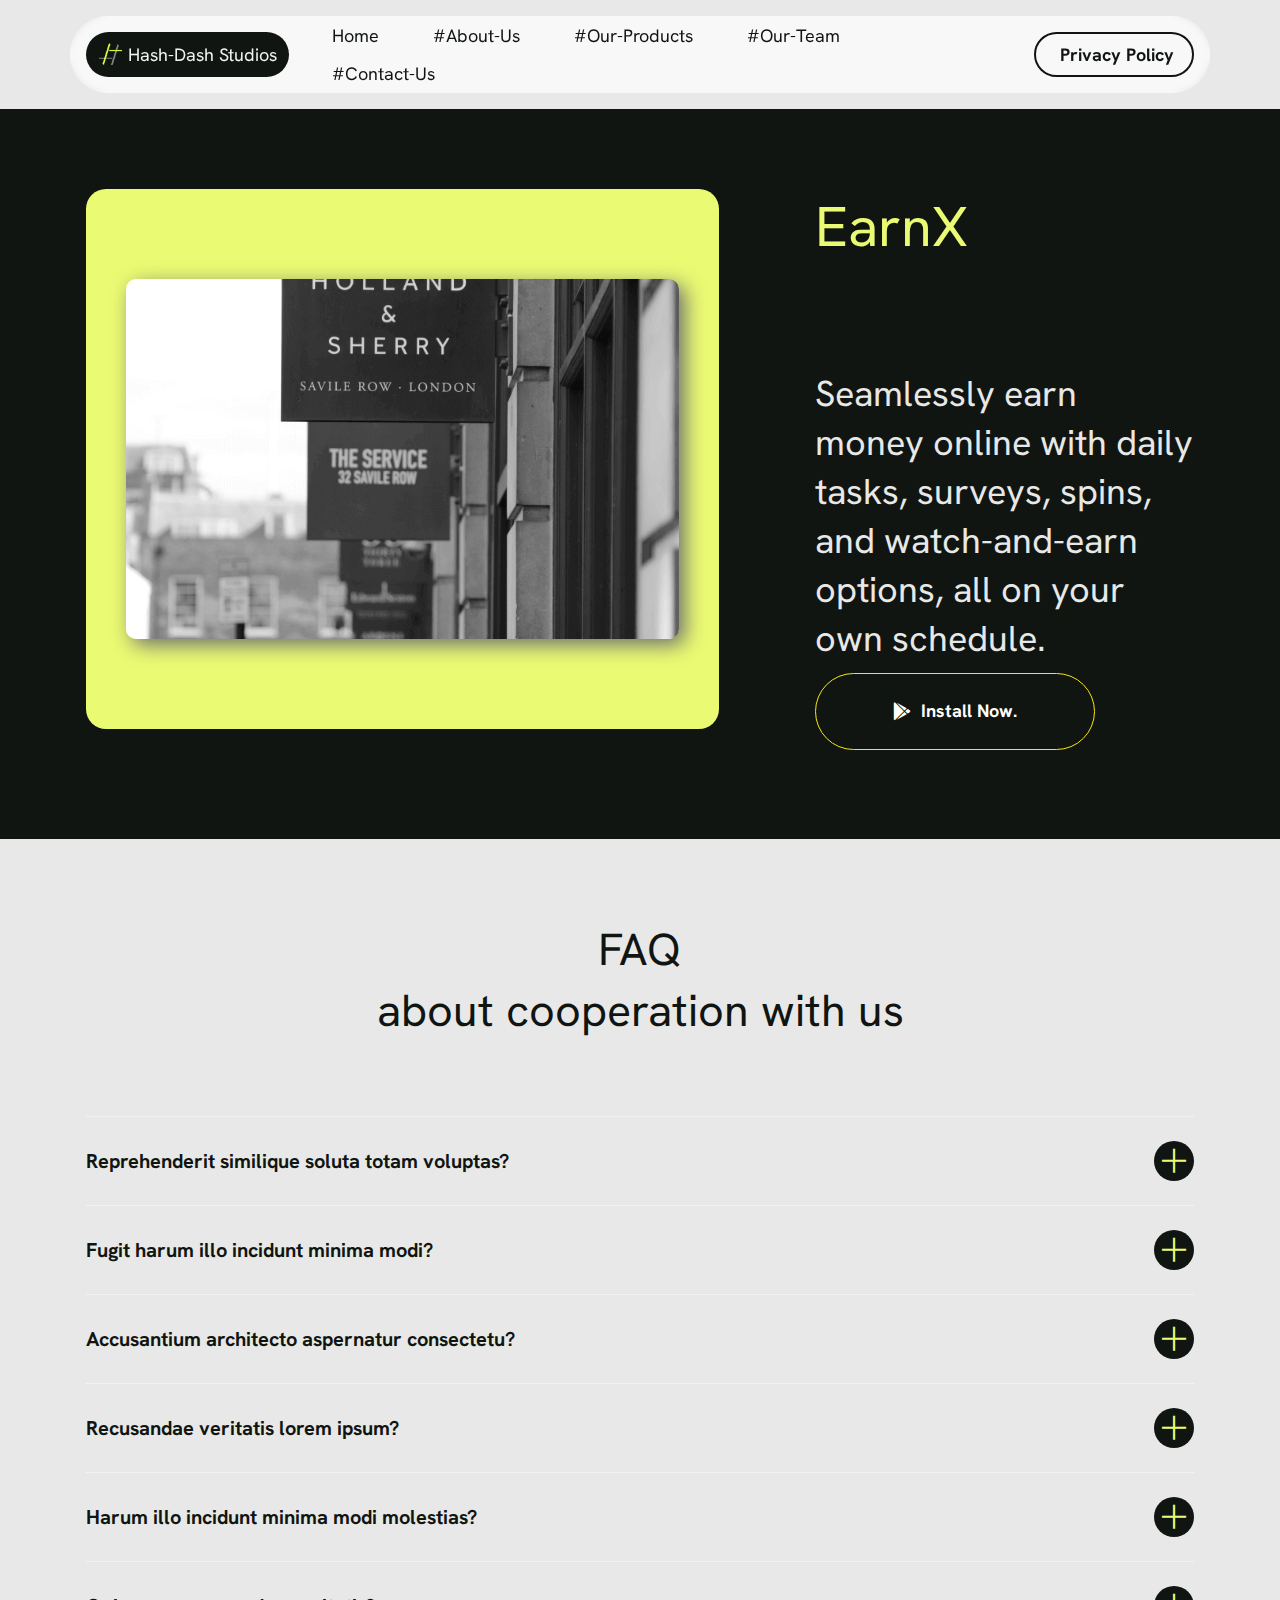
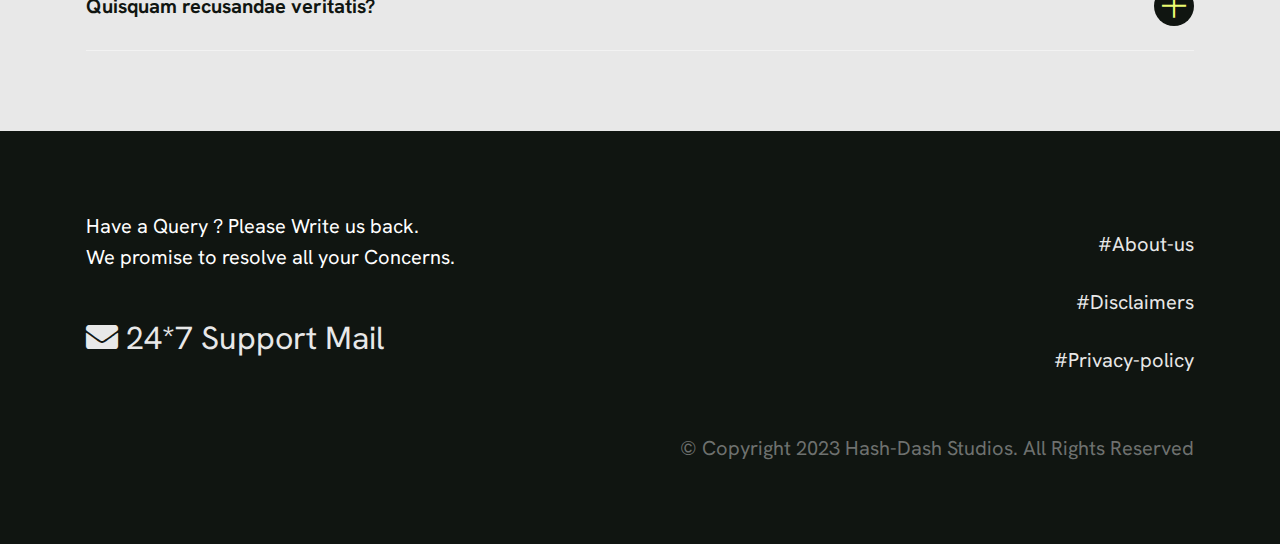
==== commit 4e1cddb3: "FAQ Reamaining" ====
--- a/earnX.html
+++ b/earnX.html
@@ -33,7 +33,9 @@
 </head>
 <body>
   
-  <section data-bs-version="5.1" class="menu menu1 supplym5 cid-tpSXP85Pwt" once="menu" id="menu1-0">
+<!--NavBar-->
+  
+<section data-bs-version="5.1" class="menu menu1 supplym5 cid-tpSXP85Pwt" once="menu" id="menu1-0">
 
     
 
@@ -41,12 +43,12 @@
         <div class="menu_box container">
             <div class="navbar-brand d-flex d-lg-none">
                 <span class="navbar-logo">
-                    <a href="#header2-7">
+                    <a href="./index.html">
                         <img src="assets/images/Hash-Dashlogo.png" alt="">
                     </a>
                 </span>
                 <span class="navbar-caption-wrap">
-                    <a class="navbar-caption display-4" href="#header2-7">Hash-Dash Studios
+                    <a class="navbar-caption display-4" href="./index.html">Hash-Dash Studios
                     </a>
                 </span>
             </div>
@@ -61,24 +63,23 @@
             <div class="collapse navbar-collapse" id="navbarSupportedContent">
                 <div class="navbar-brand d-none d-lg-flex">
                 <span class="navbar-logo">
-                    <a href="#header2-7">
+                    <a href="./index.html">
                         <img src="assets/images/Hash-Dashlogo.png" alt="">
                     </a>
                 </span>
-                    <span class="navbar-caption-wrap"><a class="navbar-caption display-4" href="#header2-7">Hash-Dash Studios</a></span>
-                </div>
-                <ul class="navbar-nav nav-dropdown" data-app-modern-menu="true"><li class="nav-item"><a class="nav-link link text-primary display-4" href="https://mobirise.com#/extensions/supplym5/index.html">Home</a></li>
-                    <li class="nav-item"><a class="nav-link link text-primary display-4" href="#features2-2">About Us</a></li>
-                    <li class="nav-item"><a class="nav-link link text-primary display-4" href="#content8-4">Products</a></li>
-                    <li class="nav-item"><a class="nav-link link text-primary display-4" href="#content2-8">Testimonials</a></li>
-                    <li class="nav-item"><a class="nav-link link text-primary display-4" href="#content5-a">Team</a></li>
-                    <li class="nav-item"><a class="nav-link link text-primary display-4" href="#form1-c">Contacts</a></li>
+                    <span class="navbar-caption-wrap"><a class="navbar-caption display-4" href="./index.html">Hash-Dash Studios</a></span>
+                </div>
+                <ul class="navbar-nav nav-dropdown" data-app-modern-menu="true"><li class="nav-item"><a class="nav-link link text-primary display-4" href="#">Home</a></li>
+                    <li class="nav-item"><a class="nav-link link text-primary display-4" href="./index.html#features2-2">#About-Us</a></li>
+                    <li class="nav-item"><a class="nav-link link text-primary display-4" href="./index.html#content8-4">#Our-Products</a></li>
+                    <li class="nav-item"><a class="nav-link link text-primary display-4" href="./index.html#content5-a">#Our-Team</a></li>
+                    <li class="nav-item"><a class="nav-link link text-primary display-4" href="./index.html#form1-c">#Contact-Us</a></li>
                 </ul>
                     
                 
 
-                <div class="mbr-section-btn-main" role="tablist"><a class="btn btn-primary-outline display-4" href="#form1-c">
-                        <strong>&nbsp;SEND MESSAGE</strong>
+                <div class="mbr-section-btn-main" role="tablist"><a class="btn btn-primary-outline display-4" href="#">
+                        <strong>&nbsp;Privacy Policy</strong>
                     </a></div>
                 
             </div>
@@ -86,6 +87,7 @@
     </nav>
 </section>
 
+<!--Content-->
 <section data-bs-version="5.1" class="content8 supplym5 cid-tpSY2QXcEH" id="content8-4">
 
     
@@ -107,11 +109,12 @@
                         EarnX 
                     </p>
                     <p class="mbr-text mbr-fonts-style display-5">
-                        Libero nihil pariatur quaerat tempore temporibus
+                        Seamlessly earn money online with daily tasks, surveys, spins, and watch-and-earn options, all on your own schedule.
+                    
                     </p>
 
                     <div class="mbr-section-btn">
-                        <a class="btn btn-primary display-4" href="#">
+                        <a class="btn btn-primary display-4" href="https://play.google.com/store/apps/details?id=com.nitin.earnx&pli=1">
                             <i class="fab fa-google-play"></i>
                             &nbsp;&nbsp;
                             <strong>Install Now.</strong>
@@ -124,7 +127,7 @@
     </div>
 </section>
 
- 
+<!--FAQs-->
 <section data-bs-version="5.1" class="content9 supplym5 cid-tpSZ9YYa47" id="content9-b">
 
     
@@ -288,92 +291,88 @@
  
 
 
-
-<section data-bs-version="5.1" class="content7 supplym5 cid-tpSZknW4Nj" id="content7-d">
-
-    
-
-    
-    
-
+<!--Footer-->
+<section data-bs-version="5.1" class="footer1 cid-tpSZ7qydfk" once="footers" id="footer1-9">
+
+    
+
+    
+    
     <div class="container">
         <div class="row">
-            <div class="col-12 col-lg-6">
-                <div class="title-wrapper">
-                    <h2 class="mbr-section-title mbr-fonts-style display-2">
-                        Main suppliers
+            <div class="col-12 col-lg-6 col-md-6">
+                <h3 class="mbr-section-title mbr-fonts-style display-7">Have a Query ? Please Write us back.<br>We promise to resolve all your Concerns.</h3>
+                <!--
+
+                
+                <div class="soc-wrapper">
+                    <p class="mbr-soc mbr-fonts-style display-7">
+                        <i class="fab fa-facebook"></i>
+                        Facebook
+                    </p>
+                    <p class="mbr-soc mbr-fonts-style display-7">
+                        <i class="fab fa-instagram"></i>
+                        Instagram
+                    </p>
+                    <p class="mbr-soc mbr-fonts-style display-7">
+                        <i class="fab fa-linkedin"></i>
+                        LinkedIn
+                    </p>
+
+                    <p class="mbr-soc mbr-fonts-style display-7">
+                        <i class="fab fa-twitter"></i>
+                        Twitter
+                    </p>
+                    <p class="mbr-soc mbr-fonts-style display-7">
+                        <i class="fab fa-youtube"></i>
+                        Youtube
+                    </p>
+                    
+
+                    <p class="mbr-soc mbr-fonts-style display-7">
+                        <i class="fas fa-phone"></i>
+                        Customer Care
+                    </p>
+                    
+                </div>
+
+                -->
+                
+                <br>
+                <a href="mailto:saurabhjha137@gmail.coom">
+                    <h2 class="mbr-soc mbr-fonts-style ">
+                        <i class="fas fa-envelope"></i>
+                        24*7 Support  Mail
                     </h2>
-                    <p class="mbr-desc mbr-fonts-style display-4">
-                        Quis similiqu nemo officia dolor sit amet.
-                    </p>
-                </div>
-                <div class="image-wrapper">
-                    <img src="assets/images/image9.jpg" alt="">
-                    <div class="circle-wrapper">
-                        <span class="mbr-iconfont mobi-mbri-touch mobi-mbri"></span>
-                    </div>
-                </div>
+                </a>
+            </div>
+            <div class="col-12 col-lg-6 col-md-6">               
+                <ul class="list display-7">
+                    <li class="mbr-text item-wrap"><a href="./index.html#features2-2" style="color: inherit;">#About-us</a></li>
+                    <li class="mbr-text item-wrap">#Disclaimers</li>
+                    <li class="mbr-text item-wrap">#Privacy-policy</li>
+                </ul>
+            </div>
+            <div class="col-12">
+                <p class="mbr-fonts-style copyright display-7">
+                    © Copyright 2023 Hash-Dash Studios. All Rights Reserved
+                </p>
             </div>
         </div>
     </div>
 </section>
 
-<section data-bs-version="5.1" class="footer1 cid-tpSZ7qydfk" once="footers" id="footer1-9">
-
-    
-
-    
-    
-    <div class="container">
-        <div class="row">
-            <div class="col-12 col-lg-6 col-md-6">
-                <h3 class="mbr-section-title mbr-fonts-style display-5">#Social-Connect</h3>
-                <div class="soc-wrapper">
-                    <p class="mbr-soc mbr-fonts-style display-7">
-                        <i class="fab fa-facebook"></i>
-                        Facebook
-                    </p>
-                    <p class="mbr-soc mbr-fonts-style display-7">
-                        <i class="fab fa-instagram"></i>
-                        Instagram
-                    </p>
-                    <p class="mbr-soc mbr-fonts-style display-7">
-                        <i class="fab fa-linkedin"></i>
-                        LinkedIn
-                    </p>
-
-                    <p class="mbr-soc mbr-fonts-style display-7">
-                        <i class="fab fa-twitter"></i>
-                        Twitter
-                    </p>
-                    <p class="mbr-soc mbr-fonts-style display-7">
-                        <i class="fab fa-youtube"></i>
-                        Youtube
-                    </p>
-                    <p class="mbr-soc mbr-fonts-style display-7">
-                        <i class="fas fa-envelope"></i>
-                        support@hds.com
-                    </p>
-
-                    <p class="mbr-soc mbr-fonts-style display-7">
-                        <i class="fas fa-phone"></i>
-                        Customer Care
-                    </p>
-                    
-                </div>
-            </div>
-            <div class="col-12 col-lg-6 col-md-6">
-                <ul class="list mbr-fonts-style display-7">
-                    <li class="mbr-text item-wrap">About us</li>
-                    <li class="mbr-text item-wrap">Cookie</li>
-                    <li class="mbr-text item-wrap">Privacy policy</li>
-                </ul>
-            </div>
-            <div class="col-12">
-                <p class="mbr-fonts-style copyright display-7">
-                    © Copyright 2023 Hash-Dash Studios
-                </p>
-            </div>
-        </div>
-    </div>
-</section>
+
+
+<script src="assets/bootstrap/js/bootstrap.bundle.min.js"></script>
+  <script src="assets/smoothscroll/smooth-scroll.js"></script>
+  <script src="assets/ytplayer/index.js"></script>
+  <script src="assets/dropdown/js/navbar-dropdown.js"></script>
+  <script src="assets/theme/js/script.js"></script>
+  <script src="assets/formoid.min.js"></script>
+  
+  
+
+</body>
+
+</html>